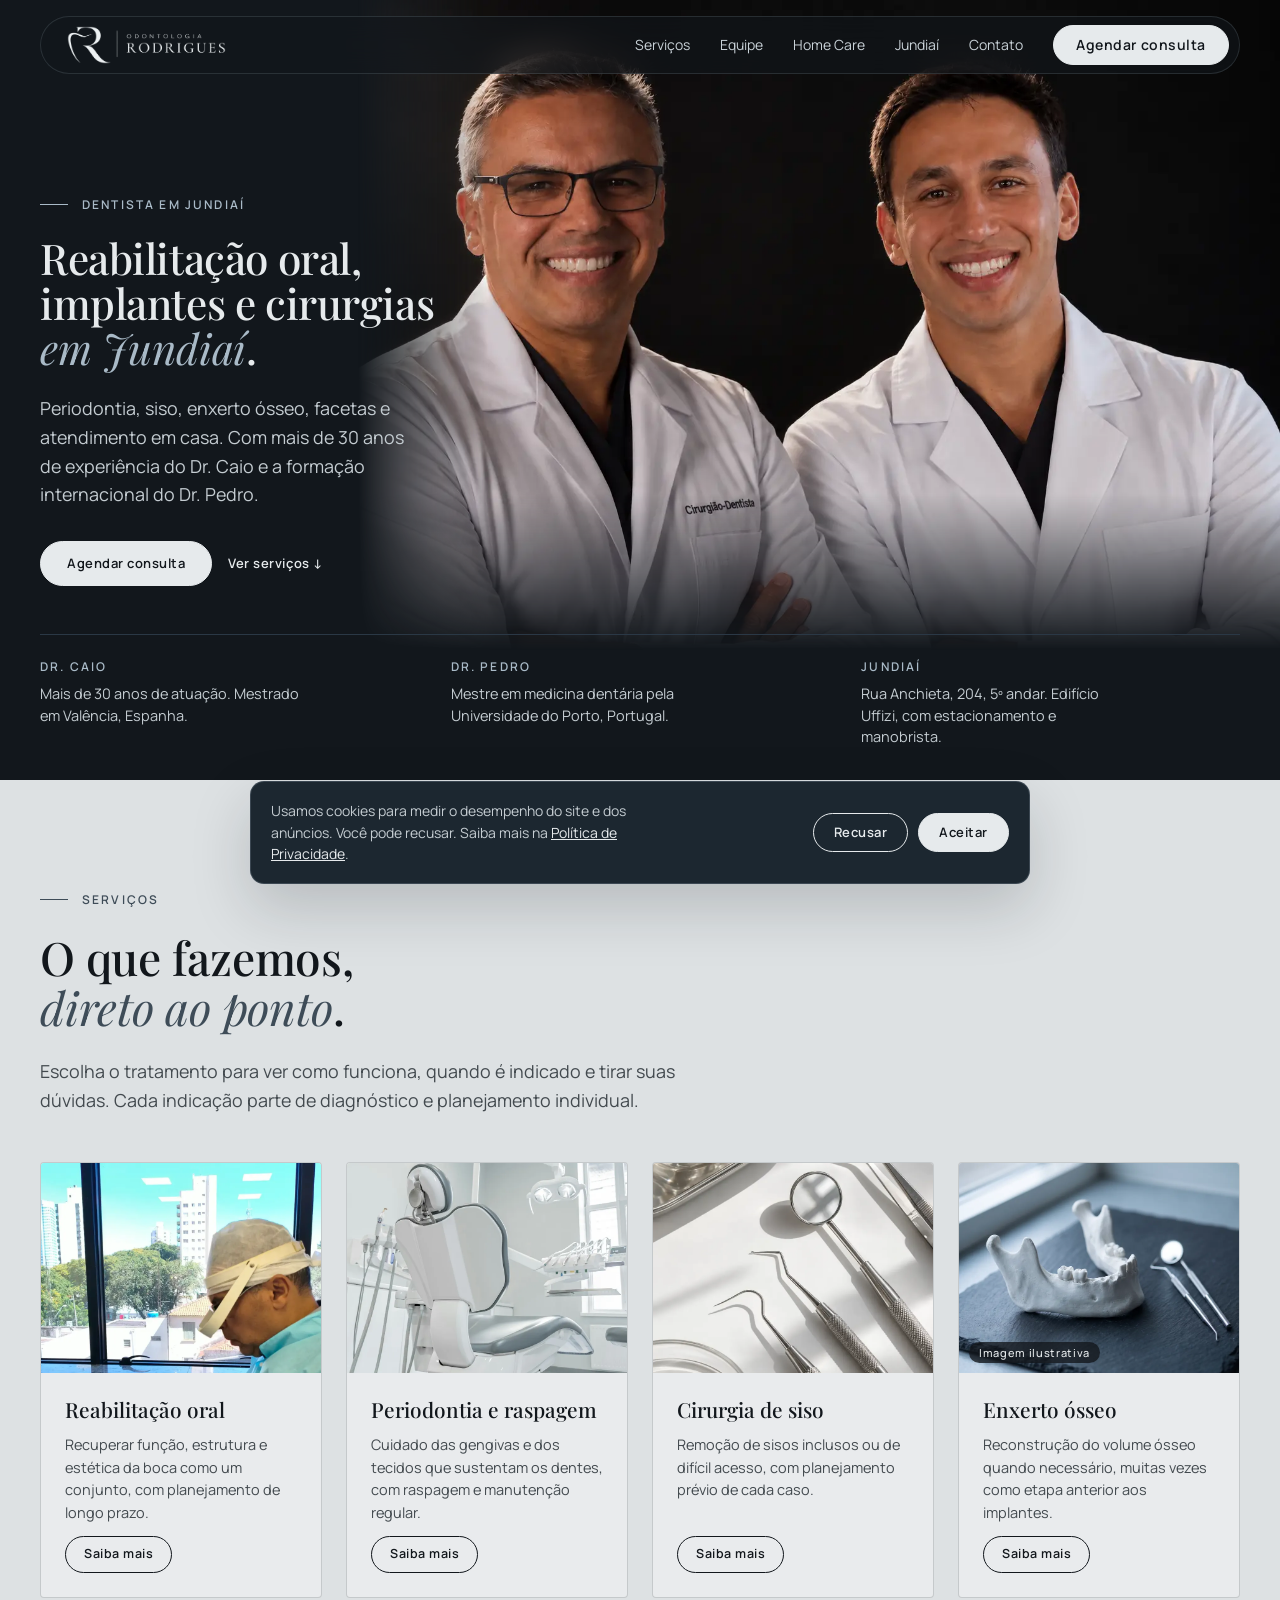
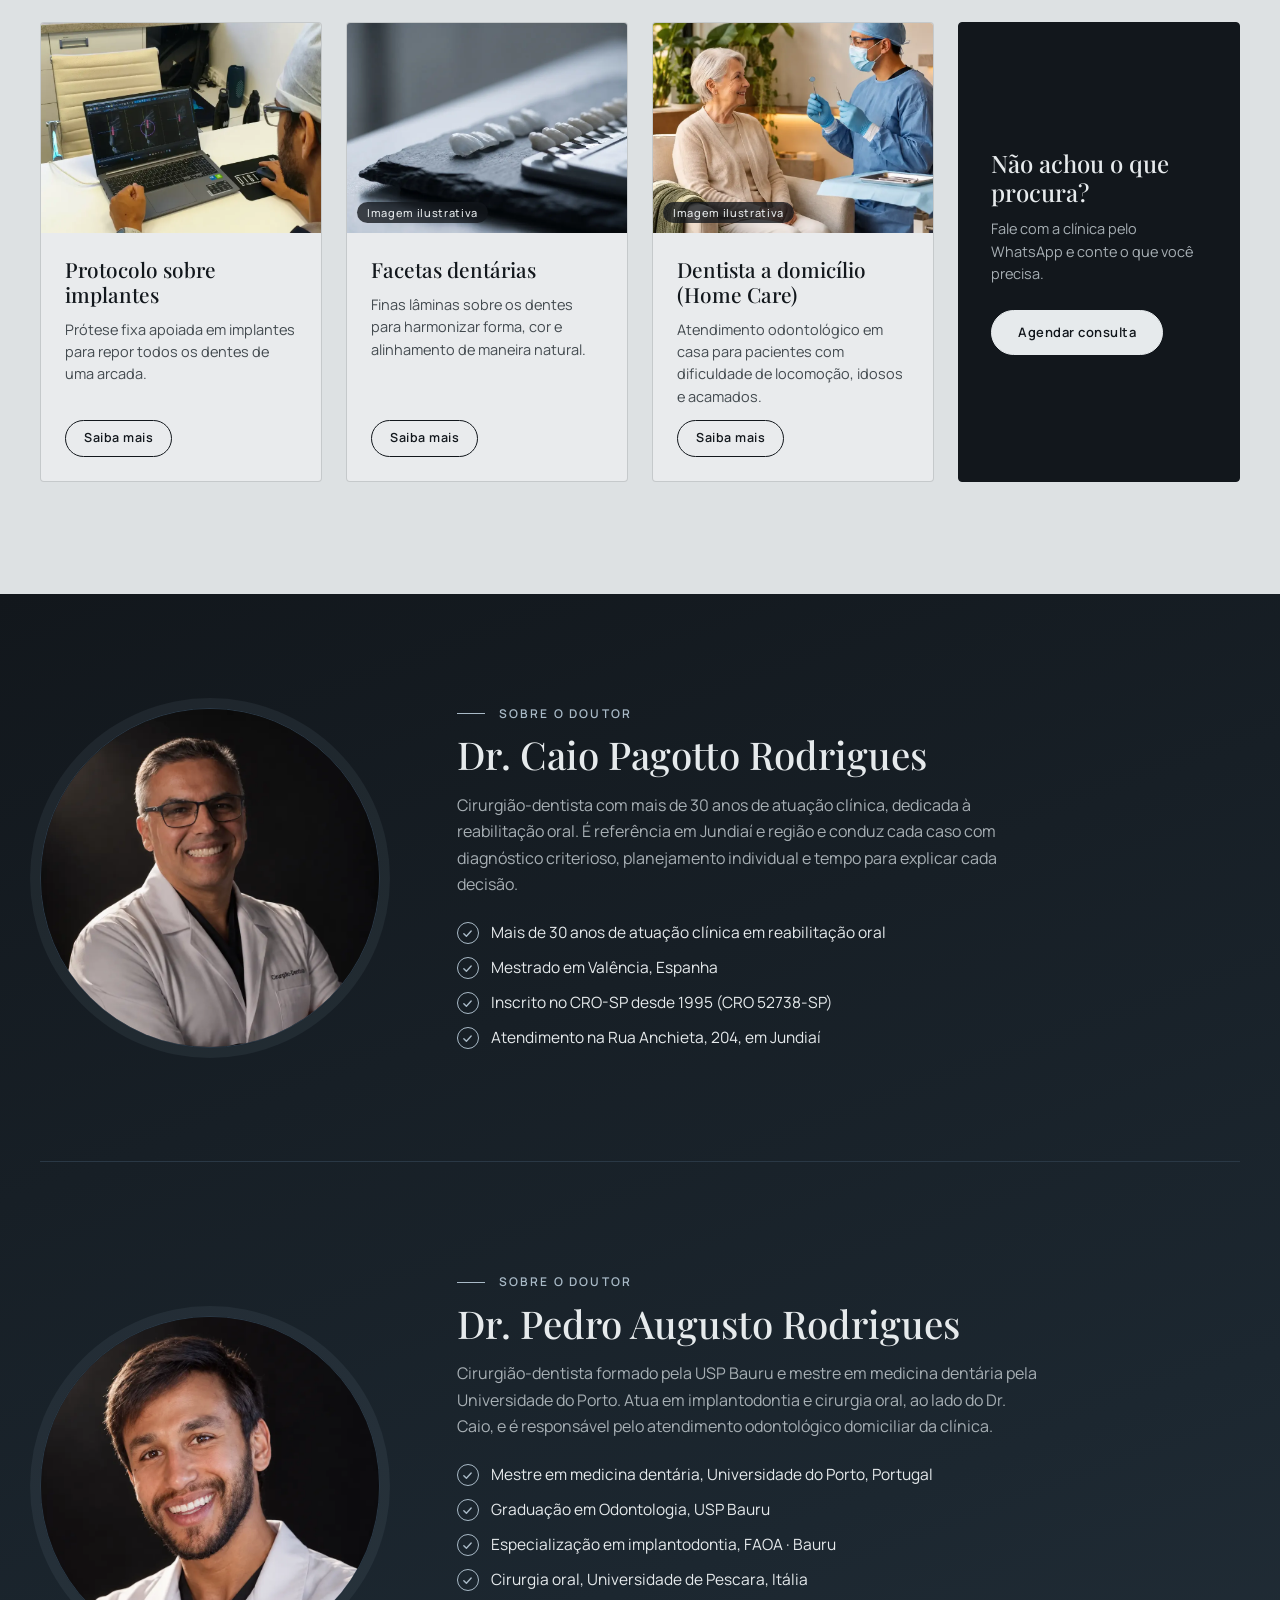
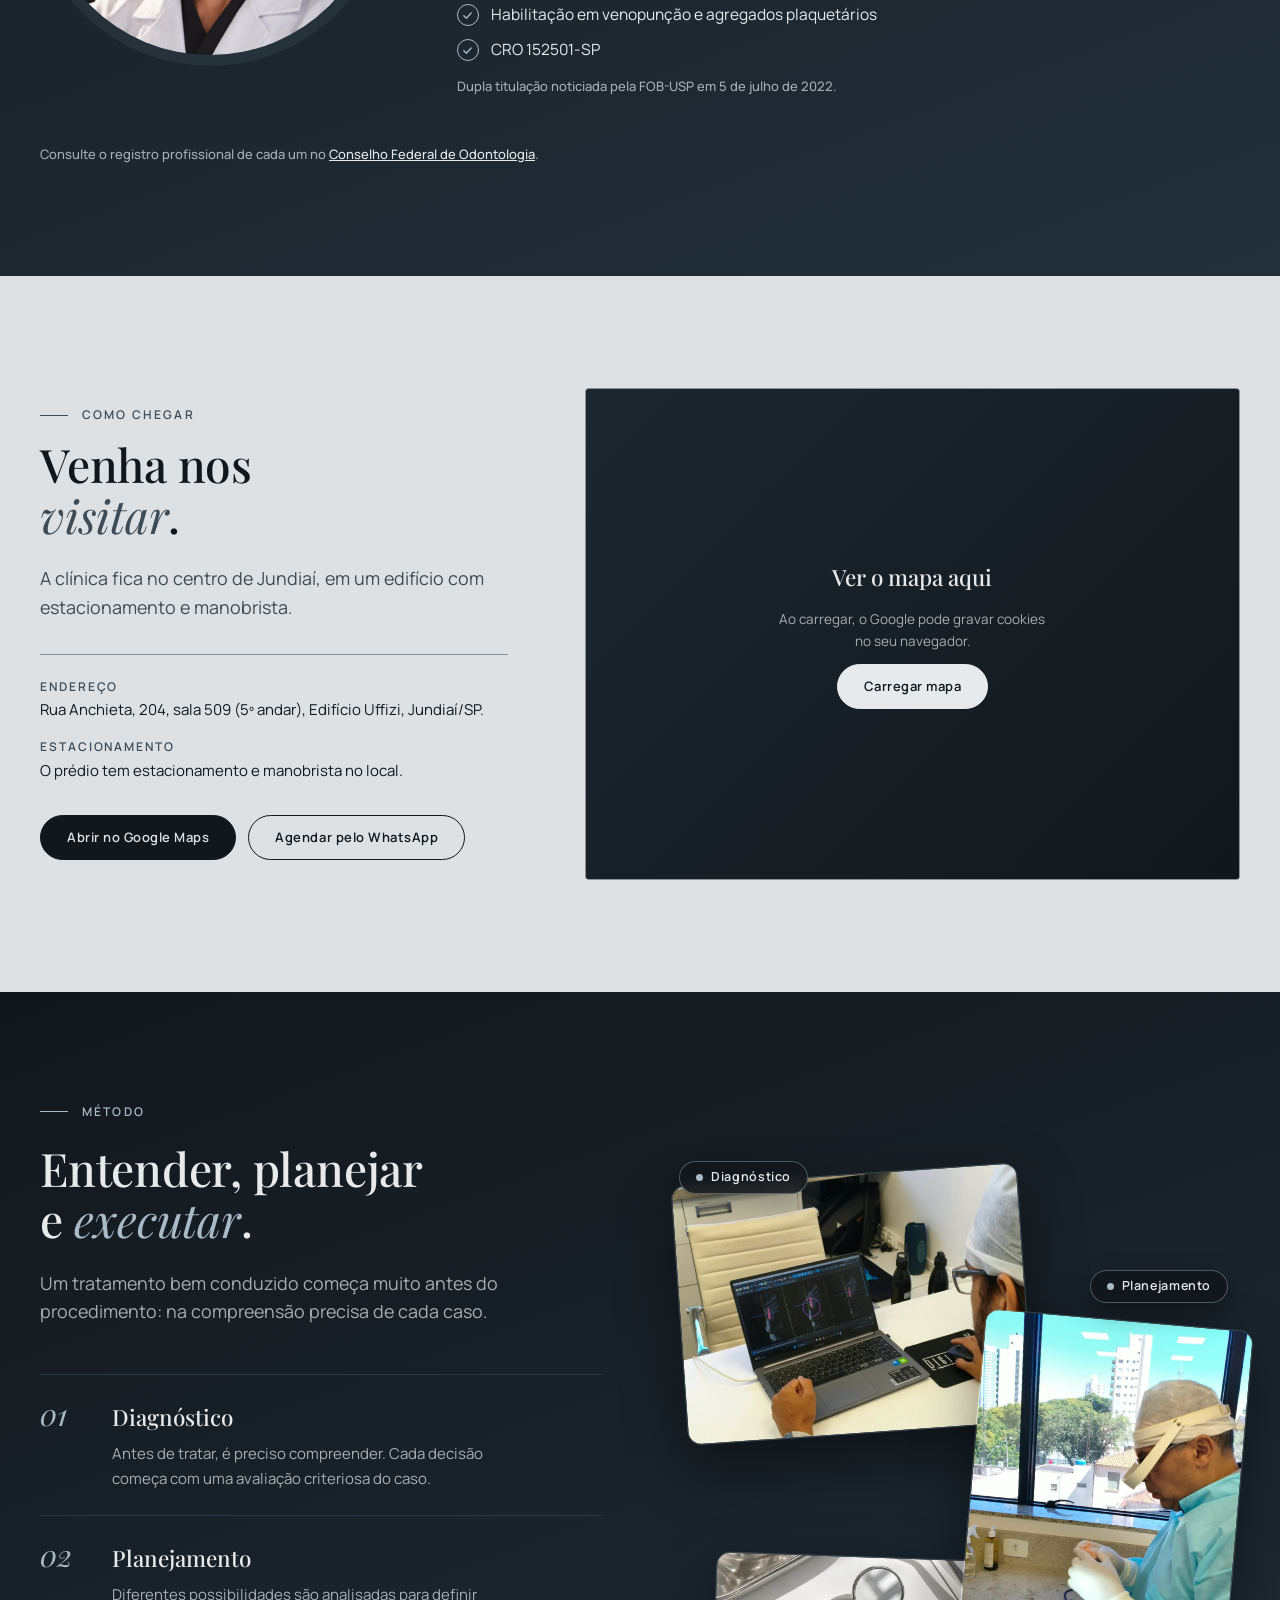
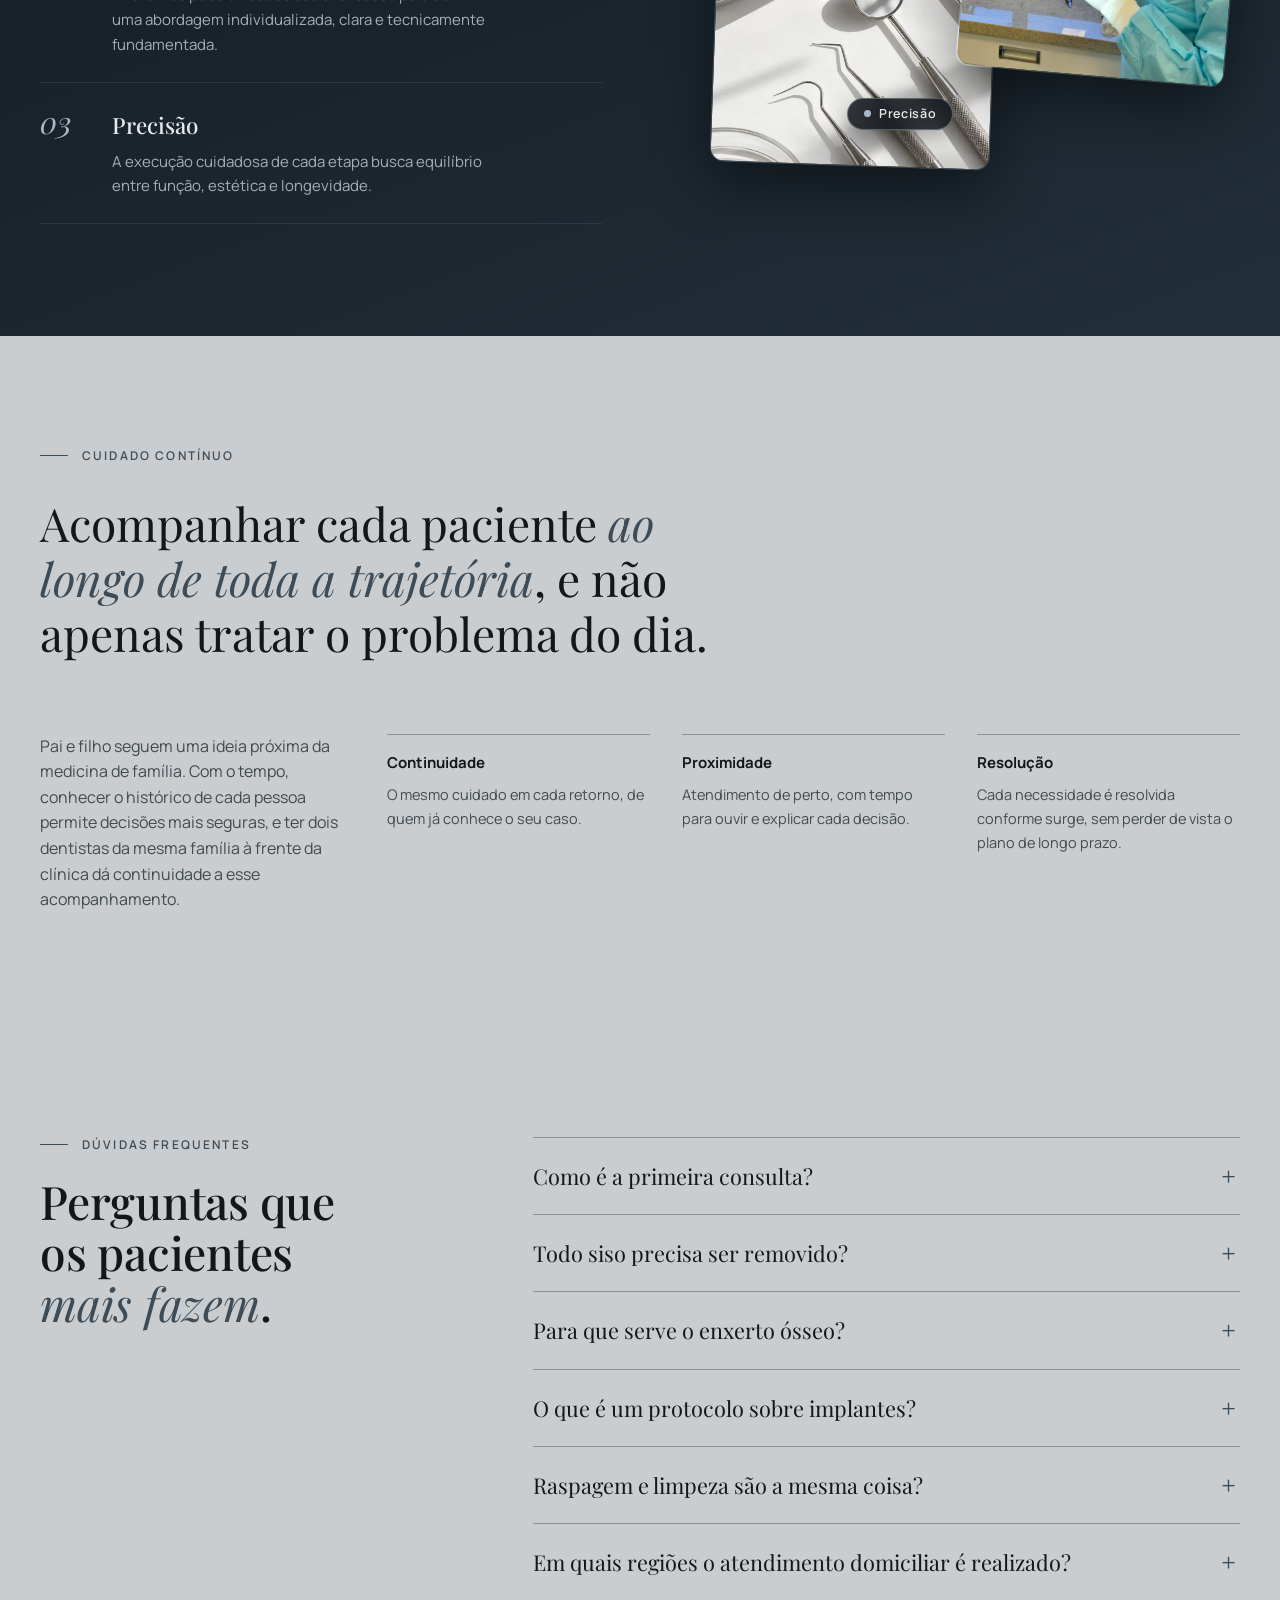
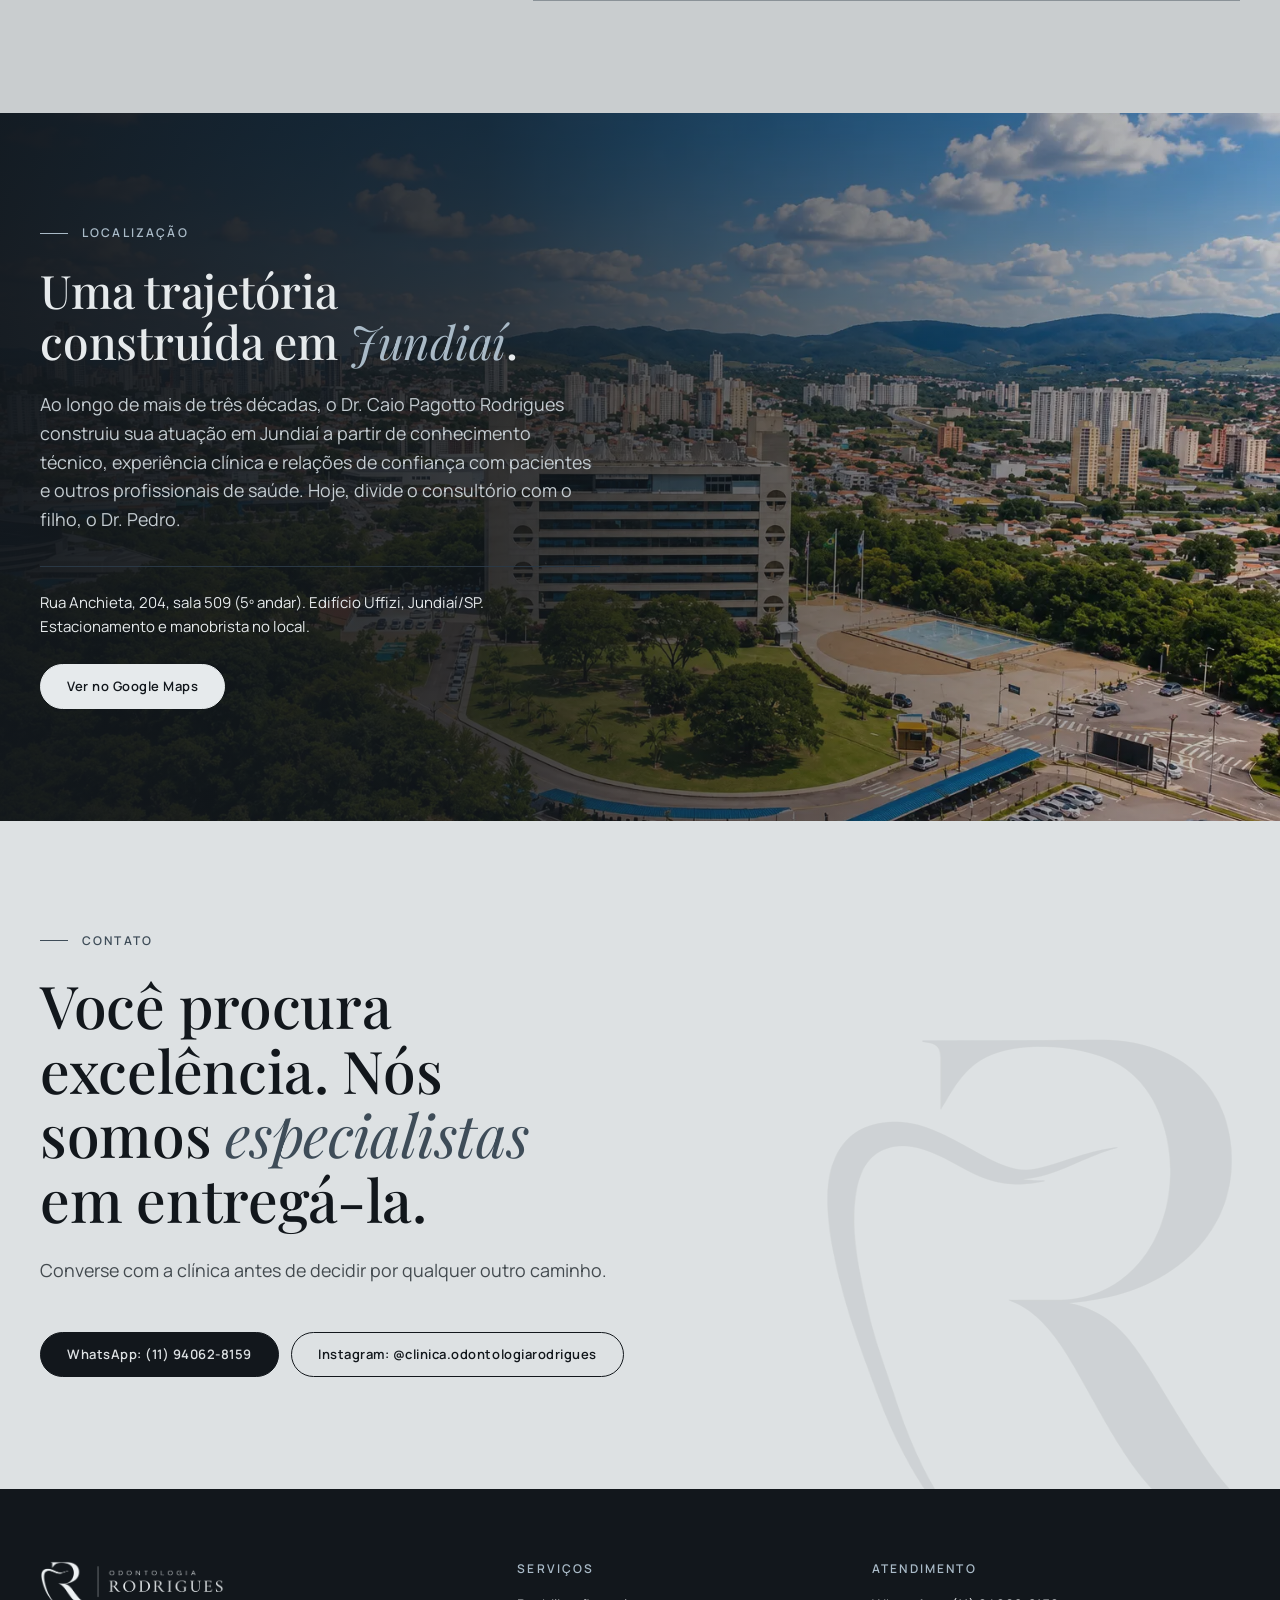
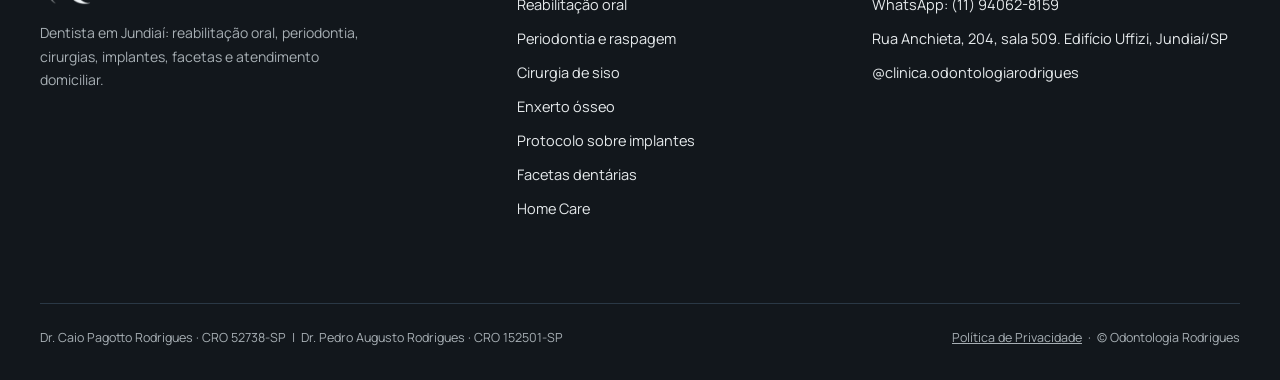
==== index.html @ ca290f0f "Remove Quem somos e CTA da equipe; adiciona mapa (carrega no clique) entre Sobre o doutor e Metodo C" ====
<!doctype html>
<html lang="pt-BR">
<head>
<meta charset="utf-8">
<meta name="viewport" content="width=device-width,initial-scale=1">
<title>Dentista em Jundiaí | Odontologia Rodrigues</title>
<meta name="description" content="Dentista em Jundiaí: reabilitação oral, periodontia, siso, enxerto ósseo, implantes, facetas e atendimento domiciliar, com o Dr. Caio e o Dr. Pedro.">
<link rel="canonical" href="https://odontologiarodrigues.com.br/">
<meta name="theme-color" content="#12171c">
<meta property="og:type" content="website">
<meta property="og:locale" content="pt_BR">
<meta property="og:site_name" content="Odontologia Rodrigues">
<meta property="og:title" content="Dentista em Jundiaí | Odontologia Rodrigues">
<meta property="og:description" content="Dentista em Jundiaí: reabilitação oral, periodontia, siso, enxerto ósseo, implantes, facetas e atendimento domiciliar, com o Dr. Caio e o Dr. Pedro.">
<meta property="og:url" content="https://odontologiarodrigues.com.br/">
<meta property="og:image" content="https://odontologiarodrigues.com.br/assets/img/og-image.jpg">
<meta property="og:image:width" content="1200">
<meta property="og:image:height" content="630">
<meta name="twitter:card" content="summary_large_image">
<link rel="icon" type="image/png" sizes="32x32" href="/favicon-32.png">
<link rel="apple-touch-icon" href="/apple-touch-icon.png">
<link rel="preload" as="font" type="font/woff2" href="/assets/fonts/playfair-display.woff2" crossorigin>
<link rel="preload" as="font" type="font/woff2" href="/assets/fonts/manrope.woff2" crossorigin>
<link rel="stylesheet" href="/assets/site.css">
<script type="application/ld+json">{"@context":"https://schema.org","@type":"Dentist","@id":"https://odontologiarodrigues.com.br/#clinica","name":"Odontologia Rodrigues","url":"https://odontologiarodrigues.com.br/","image":"https://odontologiarodrigues.com.br/assets/img/og-image.jpg","logo":"https://odontologiarodrigues.com.br/apple-touch-icon.png","telephone":"+5511940628159","address":{"@type":"PostalAddress","streetAddress":"Rua Anchieta, 204, sala 509","addressLocality":"Jundiaí","addressRegion":"SP","addressCountry":"BR"},"areaServed":{"@type":"City","name":"Jundiaí"},"sameAs":["https://instagram.com/clinica.odontologiarodrigues"],"employee":[{"@type":"Person","name":"Caio Pagotto Rodrigues","jobTitle":"Cirurgião-dentista"},{"@type":"Person","name":"Pedro Augusto Rodrigues","jobTitle":"Cirurgião-dentista"}]}</script>
<script type="application/ld+json">{"@context":"https://schema.org","@type":"FAQPage","mainEntity":[{"@type":"Question","name":"Como é a primeira consulta?","acceptedAnswer":{"@type":"Answer","text":"Inclui uma avaliação completa da boca, com o tempo necessário para entender o seu caso, ouvir suas dúvidas e explicar as possibilidades. A partir dela, o plano de tratamento é desenhado para você."}},{"@type":"Question","name":"Todo siso precisa ser removido?","acceptedAnswer":{"@type":"Answer","text":"Não. A indicação depende de exame clínico e de imagem, da posição do dente e de sintomas. Quando há risco de inflamação, dor ou dano aos dentes vizinhos, a remoção costuma ser indicada, e casos complexos são planejados com antecedência."}},{"@type":"Question","name":"Para que serve o enxerto ósseo?","acceptedAnswer":{"@type":"Answer","text":"Quando falta osso em uma região, o enxerto repõe esse volume. É uma etapa frequente antes da instalação de implantes, e a necessidade é definida caso a caso."}},{"@type":"Question","name":"O que é um protocolo sobre implantes?","acceptedAnswer":{"@type":"Answer","text":"É uma prótese fixa de arcada completa, apoiada em implantes, que substitui todos os dentes de uma arcada. A indicação depende da avaliação de cada paciente."}},{"@type":"Question","name":"Raspagem e limpeza são a mesma coisa?","acceptedAnswer":{"@type":"Answer","text":"Não. A limpeza trata a superfície dos dentes. A raspagem periodontal alcança a região abaixo da gengiva, onde se acumulam tártaro e bactérias associados à doença periodontal."}},{"@type":"Question","name":"Em quais regiões o atendimento domiciliar é realizado?","acceptedAnswer":{"@type":"Answer","text":"Em Jundiaí e região. Para saber se um endereço é atendido e como solicitar, basta falar com a clínica pelo WhatsApp."}}]}</script>
<script type="application/ld+json">{"@context":"https://schema.org","@type":"ItemList","name":"Serviços da Odontologia Rodrigues","itemListElement":[{"@type":"ListItem","position":1,"name":"Reabilitação oral","url":"https://odontologiarodrigues.com.br/reabilitacao-oral-jundiai/"},{"@type":"ListItem","position":2,"name":"Periodontia e raspagem","url":"https://odontologiarodrigues.com.br/periodontia-jundiai/"},{"@type":"ListItem","position":3,"name":"Cirurgia de siso","url":"https://odontologiarodrigues.com.br/cirurgia-de-siso-jundiai/"},{"@type":"ListItem","position":4,"name":"Enxerto ósseo","url":"https://odontologiarodrigues.com.br/enxerto-osseo-jundiai/"},{"@type":"ListItem","position":5,"name":"Protocolo sobre implantes","url":"https://odontologiarodrigues.com.br/protocolo-sobre-implantes-jundiai/"},{"@type":"ListItem","position":6,"name":"Facetas dentárias","url":"https://odontologiarodrigues.com.br/facetas-dentarias-jundiai/"},{"@type":"ListItem","position":7,"name":"Dentista a domicílio (Home Care)","url":"https://odontologiarodrigues.com.br/dentista-domiciliar-jundiai/"}]}</script>
<script>
  /* IDs do Google. Enquanto vazio, nenhuma tag carrega e o aviso de cookies nao aparece. */
  window.RODRIGUES_TRACKING = { gtmId: "", gtagId: "G-LYC09SLQG9", adsId: "AW-18565728558", whatsappConversionLabel: "AabSCI_A1LYdEK6S6pRF" };
</script>
</head>
<body>
<header id="site-header">
  <div class="wrap">
    <div class="bar">
      <a class="brand" href="#hero"><img src="/assets/img/logo-horizontal-claro.png" width="1648" height="395" alt="Odontologia Rodrigues"></a>
      <button id="menu-toggle" aria-label="Abrir menu" aria-expanded="false"><span></span></button>
      <nav class="primary" id="primary-nav">
        <a href="#servicos">Serviços</a>
        <a href="#doutores">Equipe</a>
        <a href="/dentista-domiciliar-jundiai/">Home Care</a>
        <a href="#jundiai">Jundiaí</a>
        <a href="#contato">Contato</a>
        <a class="btn" href="https://wa.me/5511940628159" target="_blank" rel="noopener">Agendar consulta</a>
      </nav>
    </div>
  </div>
</header>

<main>

  <section id="hero" data-theme="dark">
    <div class="wrap">
      <div class="hero-stage">
        <figure class="hero-photo"><img src="/assets/img/hero-dupla-1600.webp" srcset="/assets/img/hero-dupla-900.webp 900w, /assets/img/hero-dupla-1600.webp 1536w" sizes="(max-width:900px) 100vw, 72vw" width="1536" height="1024" fetchpriority="high" decoding="async" alt="Dr. Caio Pagotto Rodrigues e Dr. Pedro Augusto Rodrigues, cirurgiões-dentistas em Jundiaí"></figure>
        <div class="hero-copy">
          <span class="eyebrow">Dentista em Jundiaí</span>
          <h1 class="d-xl">Reabilitação oral, implantes e cirurgias <em>em Jundiaí</em>.</h1>
          <p class="lede">Periodontia, siso, enxerto ósseo, facetas e atendimento em casa. Com mais de 30 anos de experiência do Dr. Caio e a formação internacional do Dr. Pedro.</p>
          <div class="hero-actions">
            <a class="btn" href="https://wa.me/5511940628159" target="_blank" rel="noopener">Agendar consulta</a>
            <a class="link" href="#servicos">Ver serviços &darr;</a>
          </div>
        </div>
        <div class="hero-creds">
          <div><span class="eyebrow">Dr. Caio</span><p>Mais de 30 anos de atuação. Mestrado em Valência, Espanha.</p></div>
          <div><span class="eyebrow">Dr. Pedro</span><p>Mestre em medicina dentária pela Universidade do Porto, Portugal.</p></div>
          <div><span class="eyebrow">Jundiaí</span><p>Rua Anchieta, 204, 5º andar. Edifício Uffizi, com estacionamento e manobrista.</p></div>
        </div>
      </div>
    </div>
  </section>

  <section id="servicos" data-theme="light">
    <div class="wrap">
      <div class="sec-head" style="max-width:none;">
        <span class="eyebrow">Serviços</span>
        <h2 class="d-lg">O que fazemos, <em>direto ao ponto</em>.</h2>
        <p class="lede">Escolha o tratamento para ver como funciona, quando é indicado e tirar suas dúvidas. Cada indicação parte de diagnóstico e planejamento individual.</p>
      </div>
      <div class="tiles">
        <a class="tile" href="/reabilitacao-oral-jundiai/"><figure><img src="/assets/img/card-reabilitacao.webp" width="900" height="675" loading="lazy" decoding="async" alt="Dentista em atendimento no consultório, de perfil, diante da janela"></figure><div class="tile-body"><h3>Reabilitação oral</h3><p>Recuperar função, estrutura e estética da boca como um conjunto, com planejamento de longo prazo.</p><span class="more">Saiba mais</span></div></a>
        <a class="tile" href="/periodontia-jundiai/"><figure><img src="/assets/img/card-periodontia.webp" width="900" height="675" loading="lazy" decoding="async" alt="Cadeira odontológica em ambiente clínico claro"></figure><div class="tile-body"><h3>Periodontia e raspagem</h3><p>Cuidado das gengivas e dos tecidos que sustentam os dentes, com raspagem e manutenção regular.</p><span class="more">Saiba mais</span></div></a>
        <a class="tile" href="/cirurgia-de-siso-jundiai/"><figure><img src="/assets/img/card-siso.webp" width="900" height="675" loading="lazy" decoding="async" alt="Instrumentos odontológicos de aço organizados sobre bancada branca"></figure><div class="tile-body"><h3>Cirurgia de siso</h3><p>Remoção de sisos inclusos ou de difícil acesso, com planejamento prévio de cada caso.</p><span class="more">Saiba mais</span></div></a>
        <a class="tile" href="/enxerto-osseo-jundiai/"><figure><img src="/assets/img/card-enxerto.webp" width="900" height="675" loading="lazy" decoding="async" alt="Modelo anatômico de mandíbula e instrumentos odontológicos sobre ardósia"><span class="tag">Imagem ilustrativa</span></figure><div class="tile-body"><h3>Enxerto ósseo</h3><p>Reconstrução do volume ósseo quando necessário, muitas vezes como etapa anterior aos implantes.</p><span class="more">Saiba mais</span></div></a>
        <a class="tile" href="/protocolo-sobre-implantes-jundiai/"><figure><img src="/assets/img/card-protocolo.webp" width="900" height="675" loading="lazy" decoding="async" alt="Planejamento de implante em exame de tomografia no computador do consultório"></figure><div class="tile-body"><h3>Protocolo sobre implantes</h3><p>Prótese fixa apoiada em implantes para repor todos os dentes de uma arcada.</p><span class="more">Saiba mais</span></div></a>
        <a class="tile" href="/facetas-dentarias-jundiai/"><figure><img src="/assets/img/card-facetas.webp" width="900" height="675" loading="lazy" decoding="async" alt="Peças de cerâmica para facetas dentárias ao lado de uma escala de cor"><span class="tag">Imagem ilustrativa</span></figure><div class="tile-body"><h3>Facetas dentárias</h3><p>Finas lâminas sobre os dentes para harmonizar forma, cor e alinhamento de maneira natural.</p><span class="more">Saiba mais</span></div></a>
        <a class="tile" href="/dentista-domiciliar-jundiai/"><figure><img src="/assets/img/card-homecare.webp" width="900" height="675" loading="lazy" decoding="async" alt="Ilustração de atendimento odontológico domiciliar a uma paciente idosa"><span class="tag">Imagem ilustrativa</span></figure><div class="tile-body"><h3>Dentista a domicílio (Home Care)</h3><p>Atendimento odontológico em casa para pacientes com dificuldade de locomoção, idosos e acamados.</p><span class="more">Saiba mais</span></div></a>
        <div class="tile cta" data-theme="dark"><div class="tile-body"><h3>Não achou o que procura?</h3><p>Fale com a clínica pelo WhatsApp e conte o que você precisa.</p><a class="btn" href="https://wa.me/5511940628159" target="_blank" rel="noopener">Agendar consulta</a></div></div>
      </div>
    </div>
  </section>

  <section id="doutores" class="grad" data-theme="dark">
    <div class="wrap">
      <article class="doc">
        <figure class="doc-photo"><img src="/assets/img/caio-900.webp" width="900" height="900" loading="lazy" decoding="async" alt="Retrato do Dr. Caio Pagotto Rodrigues"></figure>
        <div>
          <span class="eyebrow">Sobre o doutor</span>
          <h3>Dr. Caio Pagotto Rodrigues</h3>
          <p class="bio">Cirurgião-dentista com mais de 30 anos de atuação clínica, dedicada à reabilitação oral. É referência em Jundiaí e região e conduz cada caso com diagnóstico criterioso, planejamento individual e tempo para explicar cada decisão.</p>
          <ul class="ticks">
            <li>Mais de 30 anos de atuação clínica em reabilitação oral</li>
            <li>Mestrado em Valência, Espanha</li>
            <li>Inscrito no CRO-SP desde 1995 (CRO 52738-SP)</li>
            <li>Atendimento na Rua Anchieta, 204, em Jundiaí</li>
          </ul>
        </div>
      </article>
      <article class="doc">
        <figure class="doc-photo"><img src="/assets/img/pedro-900.webp" width="900" height="1350" loading="lazy" decoding="async" alt="Retrato do Dr. Pedro Augusto Rodrigues"></figure>
        <div>
          <span class="eyebrow">Sobre o doutor</span>
          <h3>Dr. Pedro Augusto Rodrigues</h3>
          <p class="bio">Cirurgião-dentista formado pela USP Bauru e mestre em medicina dentária pela Universidade do Porto. Atua em implantodontia e cirurgia oral, ao lado do Dr. Caio, e é responsável pelo atendimento odontológico domiciliar da clínica.</p>
          <ul class="ticks">
            <li>Mestre em medicina dentária, Universidade do Porto, Portugal</li>
            <li>Graduação em Odontologia, USP Bauru</li>
            <li>Especialização em implantodontia, FAOA · Bauru</li>
            <li>Cirurgia oral, Universidade de Pescara, Itália</li>
            <li>Habilitação em venopunção e agregados plaquetários</li>
            <li>CRO 152501-SP</li>
          </ul>
          <p class="caption">Dupla titulação noticiada pela FOB-USP em 5 de julho de 2022.</p>
        </div>
      </article>
      <p class="caption registry-note">Consulte o registro profissional de cada um no <a href="https://busca-profissionais.cfo.org.br/" target="_blank" rel="noopener">Conselho Federal de Odontologia</a>.</p>
    </div>
  </section>

  <section id="mapa" data-theme="light">
    <div class="wrap map-grid">
      <div>
        <span class="eyebrow">Como chegar</span>
        <h2 class="d-lg">Venha nos <em>visitar</em>.</h2>
        <p class="lede">A clínica fica no centro de Jundiaí, em um edifício com estacionamento e manobrista.</p>
        <div class="map-info">
          <div><strong>Endereço</strong>Rua Anchieta, 204, sala 509 (5º andar), Edifício Uffizi, Jundiaí/SP.</div>
          <div><strong>Estacionamento</strong>O prédio tem estacionamento e manobrista no local.</div>
        </div>
        <div class="map-actions">
          <a class="btn" href="https://www.google.com/maps/search/?api=1&query=Rua+Anchieta+204+Edif%C3%ADcio+Uffizi+Jundia%C3%AD+SP" target="_blank" rel="noopener">Abrir no Google Maps</a>
          <a class="btn ghost" href="https://wa.me/5511940628159?text=Ol%C3%A1%2C%20gostaria%20de%20agendar%20uma%20avalia%C3%A7%C3%A3o." target="_blank" rel="noopener">Agendar pelo WhatsApp</a>
        </div>
      </div>
      <div class="map-box" data-src="https://www.google.com/maps?q=Rua+Anchieta+204+Jundia%C3%AD+SP&amp;output=embed" data-title="Mapa da Odontologia Rodrigues, Rua Anchieta, 204, Jundiaí">
        <button type="button" class="map-load" data-theme="dark"><strong>Ver o mapa aqui</strong><span>Ao carregar, o Google pode gravar cookies no seu navegador.</span><span class="btn">Carregar mapa</span></button>
      </div>
    </div>
  </section>

  <section id="metodo" class="grad" data-theme="dark">
    <div class="wrap met-grid">
      <div>
        <span class="eyebrow">Método</span>
        <h2 class="d-lg">Entender, planejar e <em>executar</em>.</h2>
        <p class="lede">Um tratamento bem conduzido começa muito antes do procedimento: na compreensão precisa de cada caso.</p>
        <ol class="met-steps">
          <li><span class="n">01</span><div><h3>Diagnóstico</h3><p>Antes de tratar, é preciso compreender. Cada decisão começa com uma avaliação criteriosa do caso.</p></div></li>
          <li><span class="n">02</span><div><h3>Planejamento</h3><p>Diferentes possibilidades são analisadas para definir uma abordagem individualizada, clara e tecnicamente fundamentada.</p></div></li>
          <li><span class="n">03</span><div><h3>Precisão</h3><p>A execução cuidadosa de cada etapa busca equilíbrio entre função, estética e longevidade.</p></div></li>
        </ol>
      </div>
      <div class="mosaic" aria-label="Imagens do consultório">
        <figure class="m1"><img src="/assets/img/planejamento-1000.webp" width="1000" height="750" loading="lazy" decoding="async" alt="Planejamento de implante em exame de tomografia no computador do consultório"></figure>
        <figure class="m2"><img src="/assets/img/laboratorio-900.webp" width="900" height="1200" loading="lazy" decoding="async" alt="Dentista em atendimento no consultório, de perfil, diante da janela"></figure>
        <figure class="m3"><img src="/assets/img/card-siso.webp" width="900" height="675" loading="lazy" decoding="async" alt="Instrumentos odontológicos de aço organizados sobre bancada branca"></figure>
        <span class="pill p1">Diagnóstico</span>
        <span class="pill p2">Planejamento</span>
        <span class="pill p3">Precisão</span>
      </div>
    </div>
  </section>

  <section id="cuidado" class="sunk" data-theme="light">
    <div class="wrap">
      <span class="eyebrow">Cuidado contínuo</span>
      <p class="manifesto">Acompanhar cada paciente <em>ao longo de toda a trajetória</em>, e não apenas tratar o problema do dia.</p>
      <div class="cuidado-cols">
        <p class="lede">Pai e filho seguem uma ideia próxima da medicina de família. Com o tempo, conhecer o histórico de cada pessoa permite decisões mais seguras, e ter dois dentistas da mesma família à frente da clínica dá continuidade a esse acompanhamento.</p>
        <div><h3>Continuidade</h3><p>O mesmo cuidado em cada retorno, de quem já conhece o seu caso.</p></div>
        <div><h3>Proximidade</h3><p>Atendimento de perto, com tempo para ouvir e explicar cada decisão.</p></div>
        <div><h3>Resolução</h3><p>Cada necessidade é resolvida conforme surge, sem perder de vista o plano de longo prazo.</p></div>
      </div>
    </div>
  </section>

  <section id="duvidas" class="sunk" data-theme="light">
    <div class="wrap faq-grid">
      <div>
        <span class="eyebrow">Dúvidas frequentes</span>
        <h2 class="d-lg">Perguntas que os pacientes <em>mais fazem</em>.</h2>
      </div>
      <div class="faq">
        <details><summary>Como é a primeira consulta?</summary><p>Inclui uma avaliação completa da boca, com o tempo necessário para entender o seu caso, ouvir suas dúvidas e explicar as possibilidades. A partir dela, o plano de tratamento é desenhado para você.</p></details>
        <details><summary>Todo siso precisa ser removido?</summary><p>Não. A indicação depende de exame clínico e de imagem, da posição do dente e de sintomas. Quando há risco de inflamação, dor ou dano aos dentes vizinhos, a remoção costuma ser indicada, e casos complexos são planejados com antecedência.</p></details>
        <details><summary>Para que serve o enxerto ósseo?</summary><p>Quando falta osso em uma região, o enxerto repõe esse volume. É uma etapa frequente antes da instalação de implantes, e a necessidade é definida caso a caso.</p></details>
        <details><summary>O que é um protocolo sobre implantes?</summary><p>É uma prótese fixa de arcada completa, apoiada em implantes, que substitui todos os dentes de uma arcada. A indicação depende da avaliação de cada paciente.</p></details>
        <details><summary>Raspagem e limpeza são a mesma coisa?</summary><p>Não. A limpeza trata a superfície dos dentes. A raspagem periodontal alcança a região abaixo da gengiva, onde se acumulam tártaro e bactérias associados à doença periodontal.</p></details>
        <details><summary>Em quais regiões o atendimento domiciliar é realizado?</summary><p>Em Jundiaí e região. Para saber se um endereço é atendido e como solicitar, basta falar com a clínica pelo WhatsApp.</p></details>
      </div>
    </div>
  </section>

  <section id="jundiai" data-theme="dark">
    <div class="jd-stage">
      <img src="/assets/img/jundiai-1800.webp" srcset="/assets/img/jundiai-1000.webp 1000w, /assets/img/jundiai-1800.webp 1536w" sizes="100vw" width="1536" height="1024" loading="lazy" decoding="async" alt="Vista aérea de Jundiaí, SP">
      <div class="wrap">
        <div class="jd-copy">
          <span class="eyebrow">Localização</span>
          <h2 class="d-lg">Uma trajetória construída em <em>Jundiaí</em>.</h2>
          <p class="lede">Ao longo de mais de três décadas, o Dr. Caio Pagotto Rodrigues construiu sua atuação em Jundiaí a partir de conhecimento técnico, experiência clínica e relações de confiança com pacientes e outros profissionais de saúde. Hoje, divide o consultório com o filho, o Dr. Pedro.</p>
          <p class="jd-addr">Rua Anchieta, 204, sala 509 (5º andar). Edifício Uffizi, Jundiaí/SP. Estacionamento e manobrista no local.</p>
          <a class="btn" href="https://www.google.com/maps/search/?api=1&query=Rua+Anchieta+204+Edif%C3%ADcio+Uffizi+Jundia%C3%AD+SP" target="_blank" rel="noopener">Ver no Google Maps</a>
        </div>
      </div>
    </div>
  </section>

  <section id="contato" data-theme="light">
    <img class="mono" src="/assets/img/monograma.png" width="600" height="517" loading="lazy" decoding="async" alt="" aria-hidden="true">
    <div class="wrap">
      <span class="eyebrow">Contato</span>
      <h2 class="d-lg">Você procura excelência. Nós somos <em>especialistas</em> em entregá-la.</h2>
      <p class="lede" style="margin-top:var(--space-5);">Converse com a clínica antes de decidir por qualquer outro caminho.</p>
      <div class="contact-actions">
        <a class="btn" href="https://wa.me/5511940628159" target="_blank" rel="noopener">WhatsApp: (11) 94062-8159</a>
        <a class="btn ghost" href="https://instagram.com/clinica.odontologiarodrigues" target="_blank" rel="noopener">Instagram: @clinica.odontologiarodrigues</a>
      </div>
    </div>
  </section>

</main>

<footer data-theme="dark">
  <div class="wrap">
    <div class="foot">
      <div>
        <img class="logo" src="/assets/img/logo-horizontal-claro.png" width="1648" height="395" alt="Odontologia Rodrigues">
        <p>Dentista em Jundiaí: reabilitação oral, periodontia, cirurgias, implantes, facetas e atendimento domiciliar.</p>
      </div>
      <div>
        <h4>Serviços</h4>
        <ul>
          <li><a href="/reabilitacao-oral-jundiai/">Reabilitação oral</a></li>
          <li><a href="/periodontia-jundiai/">Periodontia e raspagem</a></li>
          <li><a href="/cirurgia-de-siso-jundiai/">Cirurgia de siso</a></li>
          <li><a href="/enxerto-osseo-jundiai/">Enxerto ósseo</a></li>
          <li><a href="/protocolo-sobre-implantes-jundiai/">Protocolo sobre implantes</a></li>
          <li><a href="/facetas-dentarias-jundiai/">Facetas dentárias</a></li>
          <li><a href="/dentista-domiciliar-jundiai/">Home Care</a></li>
        </ul>
      </div>
      <div>
        <h4>Atendimento</h4>
        <ul>
          <li><a href="https://wa.me/5511940628159" target="_blank" rel="noopener">WhatsApp: (11) 94062-8159</a></li>
          <li><a href="https://www.google.com/maps/search/?api=1&query=Rua+Anchieta+204+Edif%C3%ADcio+Uffizi+Jundia%C3%AD+SP" target="_blank" rel="noopener">Rua Anchieta, 204, sala 509. Edifício Uffizi, Jundiaí/SP</a></li>
          <li><a href="https://instagram.com/clinica.odontologiarodrigues" target="_blank" rel="noopener">@clinica.odontologiarodrigues</a></li>
        </ul>
      </div>
    </div>
    <div class="legal">
      <span>Dr. Caio Pagotto Rodrigues · CRO 52738-SP &nbsp;|&nbsp; Dr. Pedro Augusto Rodrigues · CRO 152501-SP</span>
      <span><a href="/politica-de-privacidade/">Política de Privacidade</a> &nbsp;·&nbsp; © Odontologia Rodrigues</span>
    </div>
  </div>
</footer>

<a class="wa-float" href="https://wa.me/5511940628159" target="_blank" rel="noopener" aria-label="Agendar pelo WhatsApp"><svg viewBox="0 0 24 24" fill="currentColor" aria-hidden="true"><path d="M12.04 2a9.9 9.9 0 0 0-8.5 14.9L2 22l5.25-1.38A9.9 9.9 0 1 0 12.04 2Zm0 1.8a8.1 8.1 0 1 1-4.24 15l-.3-.18-3.1.82.83-3.02-.2-.31A8.1 8.1 0 0 1 12.04 3.8Zm-3.2 3.9c-.2 0-.52.07-.8.37-.27.3-1.04 1.02-1.04 2.5s1.07 2.9 1.22 3.1c.15.2 2.1 3.2 5.1 4.5 2.5 1.07 3 .86 3.55.8.55-.05 1.76-.72 2-1.42.25-.7.25-1.3.17-1.42-.07-.12-.27-.2-.57-.35-.3-.15-1.76-.87-2.03-.97-.27-.1-.47-.15-.67.15-.2.3-.77.97-.94 1.17-.17.2-.35.22-.65.07-.3-.15-1.26-.46-2.4-1.48-.88-.79-1.48-1.76-1.65-2.06-.17-.3-.02-.46.13-.6.13-.14.3-.35.45-.52.15-.18.2-.3.3-.5.1-.2.05-.37-.02-.52-.08-.15-.67-1.62-.92-2.2-.24-.58-.49-.5-.67-.51h-.57Z"/></svg><span>Agendar pelo WhatsApp</span></a>
<div id="cookie-banner" class="cookie" data-theme="dark" role="dialog" aria-label="Aviso de cookies" hidden>
  <p>Usamos cookies para medir o desempenho do site e dos anúncios. Você pode recusar. Saiba mais na <a href="/politica-de-privacidade/">Política de Privacidade</a>.</p>
  <div class="cookie-actions">
    <button type="button" class="btn ghost" data-cookie="recusar">Recusar</button>
    <button type="button" class="btn" data-cookie="aceitar">Aceitar</button>
  </div>
</div>
<script src="/assets/site.js" defer></script>
</body>
</html>
---- assets/site.css ----
@font-face{font-family:"Playfair Display";src:url("fonts/playfair-display.woff2") format("woff2");font-weight:400 900;font-style:normal;font-display:swap}
@font-face{font-family:"Playfair Display";src:url("fonts/playfair-display-italic.woff2") format("woff2");font-weight:400 900;font-style:italic;font-display:swap}
@font-face{font-family:"Manrope";src:url("fonts/manrope.woff2") format("woff2");font-weight:200 800;font-style:normal;font-display:swap}

  /* Tokens do design system "Odontologia Rodrigues" (designs/odontologia-rodrigues/project/tokens.css) */
  :root, [data-theme="light"] {
    --ink:#12171c; --slate:#1c2730; --slate-soft:#2a3845; --mist:#c9cdcf; --ice:#dde1e3; --fog:#eef1f2; --frost:#a9bac7;
    --surface:var(--ice); --surface-raised:var(--fog); --surface-sunk:var(--mist);
    --text:var(--ink); --text-muted:#434a4f; --line:#8a9298; --accent:#3e4c58;
    --btn-bg:var(--ink); --btn-text:var(--ice); --focus:var(--slate);
    --shadow-lift:0 24px 60px rgba(18,23,28,.18);
  }
  [data-theme="dark"] {
    --surface:var(--ink); --surface-raised:var(--slate); --surface-sunk:#0d1217;
    --text:#e6eaec; --text-muted:#a7afb4; --line:var(--slate-soft); --accent:var(--frost);
    --btn-bg:#e6eaec; --btn-text:var(--ink); --focus:#e6eaec;
  }
  :root{
    --space-1:4px; --space-2:8px; --space-3:12px; --space-4:16px; --space-5:24px; --space-6:32px; --space-7:48px; --space-8:72px; --space-9:112px; --space-10:160px;
    --radius-sm:4px; --radius-md:14px; --radius-pill:999px;
    --container:1200px; --measure:60ch;
    --font-serif:"Playfair Display","Iowan Old Style",Georgia,serif;
    --font-sans:Manrope,system-ui,-apple-system,"Segoe UI",sans-serif;
  }

  *{box-sizing:border-box;}
  html{scroll-behavior:smooth;}
  body{margin:0;background:var(--ink);color:var(--text);font-family:var(--font-sans);font-size:16px;line-height:1.65;-webkit-font-smoothing:antialiased;}
  img{max-width:100%;display:block;}
  a{color:inherit;}
  h1,h2,h3,p,ul,ol,figure{margin:0;padding:0;}
  ul,ol{list-style:none;}
  :focus-visible{outline:2px solid var(--focus);outline-offset:3px;}

  .wrap{max-width:var(--container);margin:0 auto;padding-inline:var(--space-4);}
  @media (min-width:700px){ .wrap{padding-inline:var(--space-5);} }
  @media (min-width:1260px){ .wrap{padding-inline:0;} }

  section{background:var(--surface);color:var(--text);padding-block:var(--space-8);position:relative;}
  @media (min-width:900px){ section{padding-block:var(--space-9);} }
  section.sunk{background:var(--surface-sunk);}
  section.grad{background:linear-gradient(160deg,var(--ink) 0%,var(--slate) 70%,#232f39 100%);}

  /* type */
  .eyebrow{font-size:12px;line-height:1.3;font-weight:600;letter-spacing:.18em;text-transform:uppercase;color:var(--accent);display:flex;align-items:center;gap:14px;}
  .eyebrow::before{content:"";width:28px;height:1px;background:currentColor;}
  .d-xl{font-family:var(--font-serif);font-weight:500;font-size:clamp(2.1rem,4.3vw,3.8rem);line-height:1.06;letter-spacing:-.01em;}
  .d-lg{font-family:var(--font-serif);font-weight:500;font-size:clamp(1.9rem,3.6vw,3.2rem);line-height:1.1;letter-spacing:-.005em;text-wrap:balance;}
  .d-md{font-family:var(--font-serif);font-weight:500;font-size:clamp(1.4rem,2.2vw,2.1rem);line-height:1.15;}
  em{font-style:italic;font-weight:400;color:var(--accent);}
  .lede{font-size:clamp(1.02rem,1.4vw,1.2rem);line-height:1.6;color:var(--text-muted);max-width:var(--measure);}
  .caption{font-size:13px;line-height:1.5;font-weight:500;color:var(--text-muted);}
  .sec-head{display:grid;gap:var(--space-5);margin-bottom:var(--space-7);max-width:24ch;}
  .sec-head .d-lg{max-width:18ch;}

  /* buttons */
  .btn{display:inline-flex;align-items:center;gap:8px;font:600 13px/1 var(--font-sans);letter-spacing:.04em;text-decoration:none;white-space:nowrap;
    padding:15px 26px;border-radius:var(--radius-pill);background:var(--btn-bg);color:var(--btn-text);border:1px solid var(--btn-bg);transition:background .18s ease,color .18s ease;}
  .btn:hover{background:transparent;color:var(--text);}
  .btn.ghost{background:transparent;color:var(--text);border-color:var(--text);}
  .btn.ghost:hover{background:var(--text);color:var(--surface);}
  .link{font:600 13px/1 var(--font-sans);letter-spacing:.04em;text-decoration:none;color:var(--text);padding:15px 4px;border-bottom:1px solid transparent;}
  .link:hover{border-bottom-color:currentColor;}

  /* framed photo: thin keyline offset behind the image */
  .framed{position:relative;isolation:isolate;margin:0;}
  .framed img{width:100%;height:100%;object-fit:cover;border-radius:var(--radius-sm);}
  .framed::after{content:"";position:absolute;inset:14px -14px -14px 14px;border:1px solid var(--line);border-radius:var(--radius-sm);z-index:-1;}
  .framed.flip::after{inset:14px 14px -14px -14px;}
  @media (max-width:700px){ .framed::after,.framed.flip::after{inset:10px -8px -10px 8px;} }

  /* header */
  header{position:fixed;top:16px;left:0;right:0;z-index:50;}
  header .wrap{display:flex;align-items:center;justify-content:space-between;}
  .bar{width:100%;display:flex;align-items:center;justify-content:space-between;background:rgba(18,23,28,.62);backdrop-filter:blur(16px);-webkit-backdrop-filter:blur(16px);
    border:1px solid rgba(169,186,199,.16);border-radius:var(--radius-pill);padding:8px 10px 8px 26px;transition:background .25s ease;}
  header.scrolled .bar{background:rgba(18,23,28,.9);}
  .brand img{height:38px;width:auto;}
  nav.primary{display:flex;align-items:center;gap:30px;}
  nav.primary a{font-size:14px;color:#c9d2d8;text-decoration:none;}
  nav.primary a:hover{color:#fff;}
  nav.primary .btn{background:#e6eaec;color:var(--ink);border-color:#e6eaec;padding:12px 22px;}
  nav.primary .btn:hover{background:transparent;color:#fff;border-color:#e6eaec;}
  #menu-toggle{display:none;width:42px;height:42px;border-radius:50%;border:1px solid rgba(230,234,236,.3);background:none;cursor:pointer;align-items:center;justify-content:center;}
  #menu-toggle span,#menu-toggle span::before,#menu-toggle span::after{content:"";display:block;width:18px;height:1px;background:#e6eaec;position:relative;}
  #menu-toggle span::before{position:absolute;top:-6px;} #menu-toggle span::after{position:absolute;top:6px;}
  @media (max-width:980px){
    .bar{padding-left:18px;}
    nav.primary{position:fixed;inset:78px 16px auto 16px;background:rgba(18,23,28,.97);border:1px solid rgba(169,186,199,.16);border-radius:var(--radius-md);
      flex-direction:column;align-items:stretch;gap:0;padding:10px 20px 22px;opacity:0;transform:translateY(-8px);pointer-events:none;transition:opacity .18s,transform .18s;}
    nav.primary.open{opacity:1;transform:none;pointer-events:auto;}
    nav.primary a{padding:15px 0;border-bottom:1px solid rgba(169,186,199,.14);font-size:16px;}
    nav.primary .btn{margin-top:18px;justify-content:center;border-bottom:1px solid #e6eaec;}
    #menu-toggle{display:flex;}
  }

  /* hero */
  #hero{padding:0;overflow:hidden;background:var(--ink);}
  .hero-stage{min-height:780px;display:flex;flex-direction:column;justify-content:flex-end;}
  .hero-photo{position:absolute;right:0;top:0;bottom:130px;width:min(72vw,1040px);z-index:0;}
  .hero-photo img{width:100%;height:100%;object-fit:cover;object-position:right top;border-radius:0;
    -webkit-mask-image:linear-gradient(90deg,transparent 0,#000 14%),linear-gradient(0deg,transparent 0,#000 24%);-webkit-mask-composite:source-in;
    mask-image:linear-gradient(90deg,transparent 0,#000 14%),linear-gradient(0deg,transparent 0,#000 24%);mask-composite:intersect;}
  .hero-copy{position:relative;z-index:2;padding-top:170px;padding-bottom:var(--space-7);max-width:500px;}
  .hero-copy .d-xl{margin-top:var(--space-5);}
  .hero-copy .lede{margin-top:var(--space-5);max-width:38ch;color:#c4ccd1;}
  .hero-actions{margin-top:var(--space-6);display:flex;flex-wrap:wrap;align-items:center;gap:var(--space-3);}
  .hero-creds{position:relative;z-index:2;border-top:1px solid var(--line);display:grid;grid-template-columns:repeat(3,1fr);gap:var(--space-6);padding-block:var(--space-5) var(--space-6);}
  .hero-creds .eyebrow{margin-bottom:var(--space-2);}
  .hero-creds .eyebrow::before{display:none;}
  .hero-creds p{font-size:14.5px;color:#c4ccd1;line-height:1.5;max-width:30ch;}
  @keyframes rise{from{opacity:0;transform:translateY(12px);}to{opacity:1;transform:none;}}
  .hero-copy > *{animation:rise .7s cubic-bezier(.2,.7,.2,1) both;}
  .hero-copy > :nth-child(2){animation-delay:.08s;} .hero-copy > :nth-child(3){animation-delay:.16s;} .hero-copy > :nth-child(4){animation-delay:.24s;}
  @media (max-width:900px){
    .hero-stage{min-height:0;}
    .hero-photo{position:relative;right:auto;width:100%;height:340px;bottom:auto;order:-1;margin-top:84px;}
    .hero-photo img{object-position:center top;-webkit-mask-image:linear-gradient(0deg,transparent 0,#000 40%);mask-image:linear-gradient(0deg,transparent 0,#000 40%);}
    .hero-copy{padding-top:0;margin-top:-30px;}
    .hero-creds{grid-template-columns:1fr;gap:var(--space-5);}
  }

  /* equipe */
  .person{display:grid;grid-template-columns:5fr 7fr;gap:clamp(36px,7vw,110px);align-items:center;}
  .person + .person{margin-top:var(--space-9);}
  .person.rev .framed{order:2;}
  .person .framed{aspect-ratio:4/5;}
  .person .framed img{object-position:center top;}
  .person h3{margin-top:var(--space-4);}
  .rows{margin-top:var(--space-6);}
  .rows li{display:grid;grid-template-columns:150px 1fr;gap:var(--space-5);padding:15px 0;border-top:1px solid var(--line);font-size:16px;line-height:1.5;}
  .rows li:last-child{border-bottom:1px solid var(--line);}
  .rows .lbl{font-size:11.5px;font-weight:600;letter-spacing:.16em;text-transform:uppercase;color:var(--accent);padding-top:3px;}
  .person .note{margin-top:var(--space-4);}
  @media (max-width:860px){
    .person{grid-template-columns:1fr;gap:var(--space-7);}
    .person.rev .framed{order:0;}
    .rows li{grid-template-columns:1fr;gap:4px;}
  }

  /* metodo */
  .metodo-top{display:grid;grid-template-columns:1.2fr .8fr;gap:clamp(36px,6vw,96px);align-items:end;}
  .metodo-top .framed{aspect-ratio:4/3;}
  .metodo-top .framed img{object-position:center 34%;}
  .metodo-top .d-lg{max-width:14ch;margin-top:var(--space-5);}
  .metodo-top .lede{margin-top:var(--space-5);}
  .steps{display:grid;grid-template-columns:repeat(3,1fr);gap:var(--space-6);margin-top:var(--space-9);}
  .step .num{font-family:var(--font-serif);font-size:clamp(6rem,13vw,11rem);line-height:.9;color:transparent;-webkit-text-stroke:1px var(--accent);opacity:.75;display:block;margin-bottom:var(--space-6);padding-bottom:.08em;}
  .step{border-top:1px solid var(--line);padding-top:var(--space-5);}
  .step h3{margin-top:var(--space-2);}
  .step p{margin-top:var(--space-3);color:var(--text-muted);max-width:34ch;}
  .dotline{position:relative;height:1px;background:var(--line);margin-top:var(--space-9);}
  .dotline::before{content:"";position:absolute;left:0;top:-3px;width:7px;height:7px;border-radius:50%;background:var(--accent);}
  @media (max-width:900px){ .metodo-top{grid-template-columns:1fr;} .steps{grid-template-columns:1fr;gap:var(--space-7);margin-top:var(--space-8);} .step .num{font-size:7rem;} }

  /* cuidado */
  .manifesto{font-family:var(--font-serif);font-weight:400;font-size:clamp(1.8rem,3.6vw,3.1rem);line-height:1.2;max-width:26ch;margin-top:var(--space-6);text-wrap:balance;}
  .manifesto em{color:var(--accent);}
  .cuidado-cols{display:grid;grid-template-columns:1.2fr repeat(3,1fr);gap:var(--space-6);margin-top:var(--space-8);}
  .cuidado-cols .lede{font-size:1rem;}
  .cuidado-cols h3{font-size:15px;font-weight:700;font-family:var(--font-sans);border-top:1px solid var(--line);padding-top:var(--space-4);}
  .cuidado-cols h3 + p{margin-top:var(--space-2);font-size:14.5px;color:var(--text-muted);}
  @media (max-width:900px){ .cuidado-cols{grid-template-columns:1fr;gap:var(--space-5);} }

  /* servicos */
  .feature{display:grid;grid-template-columns:1fr 1fr;gap:clamp(36px,7vw,110px);align-items:center;margin-bottom:var(--space-9);}
  .feature .framed{aspect-ratio:5/4;}
  .feature .d-md{margin-top:var(--space-4);font-size:clamp(1.6rem,2.8vw,2.5rem);}
  .feature .lede{margin-top:var(--space-5);}
  @media (max-width:860px){ .feature{grid-template-columns:1fr;gap:var(--space-7);} }
  .index{border-bottom:1px solid var(--line);}
  .row{display:grid;grid-template-columns:5fr 6fr;gap:var(--space-6);padding:var(--space-6) 0;border-top:1px solid var(--line);align-items:baseline;transition:padding-left .25s ease;}
  .row:hover{padding-left:var(--space-3);}
  .row p{color:var(--text-muted);max-width:50ch;}
  @media (max-width:760px){ .row{grid-template-columns:1fr;gap:var(--space-3);padding:var(--space-5) 0;} }

  /* faq */
  .faq-grid{display:grid;grid-template-columns:4fr 7fr;gap:clamp(36px,7vw,110px);align-items:start;}
  .faq-grid .d-lg{max-width:12ch;margin-top:var(--space-5);}
  .faq details{border-top:1px solid var(--line);}
  .faq details:last-child{border-bottom:1px solid var(--line);}
  .faq summary{cursor:pointer;list-style:none;padding:var(--space-5) 44px var(--space-5) 0;position:relative;font-family:var(--font-serif);font-size:clamp(1.15rem,1.7vw,1.4rem);line-height:1.3;}
  .faq summary::-webkit-details-marker{display:none;}
  .faq summary::after{content:"+";position:absolute;right:4px;top:50%;transform:translateY(-50%);font:300 26px/1 var(--font-sans);color:var(--accent);}
  .faq details[open] summary::after{content:"\2212";}
  .faq details p{padding:0 44px var(--space-5) 0;color:var(--text-muted);max-width:58ch;}
  @media (max-width:860px){ .faq-grid{grid-template-columns:1fr;gap:var(--space-7);} }

  /* home care */
  .hc{display:grid;grid-template-columns:5fr 6fr;gap:clamp(36px,7vw,110px);align-items:center;}
  .hc .framed{aspect-ratio:4/5;}
  .hc .framed img{object-position:center 30%;}
  .hc .tag{position:absolute;left:14px;bottom:14px;padding:6px 14px;border-radius:var(--radius-pill);font-size:11px;letter-spacing:.08em;background:rgba(18,23,28,.78);color:#e6eaec;backdrop-filter:blur(6px);}
  .hc .d-lg{margin-top:var(--space-5);max-width:14ch;}
  .hc .lede{margin-top:var(--space-5);}
  .hc-list{display:grid;grid-template-columns:1fr 1fr;gap:0 var(--space-6);margin-top:var(--space-6);}
  .hc-list li{padding:14px 0;border-top:1px solid var(--line);font-size:15px;}
  .hc-actions{margin-top:var(--space-6);display:flex;flex-wrap:wrap;align-items:center;gap:var(--space-4);}
  @media (max-width:860px){ .hc{grid-template-columns:1fr;gap:var(--space-7);} .hc-list{grid-template-columns:1fr;} }

  /* jundiai */
  #jundiai{padding:0;background:var(--ink);overflow:hidden;}
  .jd-stage{position:relative;min-height:620px;display:flex;align-items:center;}
  .jd-stage .wrap{width:100%;}
  .jd-stage > img{position:absolute;inset:0;width:100%;height:100%;object-fit:cover;border-radius:0;}
  .jd-stage::before{content:"";position:absolute;inset:0;z-index:1;background:linear-gradient(90deg,rgba(18,23,28,.96) 0%,rgba(18,23,28,.82) 38%,rgba(18,23,28,.18) 100%);}
  .jd-copy{position:relative;z-index:2;padding-block:var(--space-9);max-width:560px;}
  .jd-copy .d-lg{margin-top:var(--space-5);}
  .jd-copy .lede{margin-top:var(--space-5);color:#c4ccd1;}
  .jd-addr{margin-top:var(--space-6);padding-top:var(--space-5);border-top:1px solid var(--line);font-size:15px;color:#e6eaec;}
  .jd-addr + .btn{margin-top:var(--space-5);}
  @media (max-width:860px){ .jd-stage::before{background:linear-gradient(0deg,rgba(18,23,28,.97) 0%,rgba(18,23,28,.85) 55%,rgba(18,23,28,.35) 100%);} .jd-stage{align-items:flex-end;min-height:680px;} }

  /* contato */
  #contato{overflow:hidden;}
  #contato .mono{position:absolute;right:-60px;bottom:-60px;width:min(46vw,520px);opacity:.07;pointer-events:none;}
  #contato .d-lg{max-width:16ch;margin-top:var(--space-5);font-size:clamp(2.1rem,4.6vw,4rem);}
  .contact-actions{margin-top:var(--space-7);display:flex;flex-wrap:wrap;gap:var(--space-3);position:relative;z-index:2;}

  /* footer */
  footer{background:var(--ink);color:#e6eaec;padding-block:var(--space-8) var(--space-6);}
  .foot{display:grid;grid-template-columns:1.4fr 1fr 1.2fr;gap:var(--space-7);}
  .foot img.logo{height:44px;width:auto;}
  .foot p{margin-top:var(--space-4);font-size:14px;color:#a7afb4;max-width:36ch;}
  .foot h4{margin:0 0 var(--space-4);font:600 12px/1.3 var(--font-sans);letter-spacing:.18em;text-transform:uppercase;color:var(--frost);}
  .foot li{margin-bottom:10px;font-size:14.5px;}
  .foot a{text-decoration:none;} .foot a:hover{text-decoration:underline;}
  .legal{margin-top:var(--space-8);padding-top:var(--space-5);border-top:1px solid var(--slate-soft);display:flex;flex-wrap:wrap;justify-content:space-between;gap:var(--space-3);font-size:12.5px;color:#a7afb4;}
  @media (max-width:760px){ .foot{grid-template-columns:1fr;gap:var(--space-6);} }

  @media (prefers-reduced-motion:reduce){ html{scroll-behavior:auto;} *{animation:none !important;transition-duration:.001ms !important;} }

  /* aviso de cookies */
  .cookie{position:fixed;left:16px;right:16px;bottom:16px;z-index:60;max-width:780px;margin-inline:auto;background:var(--slate);color:#e6eaec;border:1px solid rgba(169,186,199,.22);
    border-radius:var(--radius-md);padding:18px 20px;display:flex;gap:16px 24px;align-items:center;justify-content:space-between;flex-wrap:wrap;box-shadow:var(--shadow-lift);}
  .cookie[hidden]{display:none;}
  .cookie p{font-size:14px;line-height:1.55;color:#c4ccd1;max-width:46ch;}
  .cookie a{color:#e6eaec;}
  .cookie-actions{display:flex;gap:10px;}
  .cookie .btn{padding:12px 20px;}

  /* pagina legal */
  .legal-page{padding-top:150px;}
  .legal-page .d-lg{max-width:18ch;margin-top:var(--space-5);}
  .legal-page .updated{margin-top:var(--space-4);}
  .prose{margin-top:var(--space-7);max-width:68ch;}
  .prose h2{font-family:var(--font-serif);font-weight:500;font-size:clamp(1.3rem,2vw,1.65rem);line-height:1.2;margin:var(--space-7) 0 var(--space-3);}
  .prose p,.prose li{color:var(--text-muted);font-size:16px;}
  .prose p + p{margin-top:var(--space-3);}
  .prose ul{list-style:disc;padding-left:1.2em;margin-top:var(--space-3);}
  .prose li + li{margin-top:6px;}
  .prose ul + p{margin-top:var(--space-4);}
  .bar.solid{background:rgba(18,23,28,.96);}
  .prose a{color:var(--text);}
  .pending{background:#fff3c4;color:#4a3b00;padding:1px 6px;border-radius:4px;}
/* === PAGINAS DE SERVICO === */
  /* botao fixo de WhatsApp */
  .wa-float{position:fixed;right:20px;bottom:20px;z-index:55;display:inline-flex;align-items:center;gap:10px;padding:14px 22px;border-radius:var(--radius-pill);
    background:var(--ink);color:#e6eaec;border:1px solid rgba(169,186,199,.35);font:600 13px/1 var(--font-sans);letter-spacing:.04em;text-decoration:none;box-shadow:var(--shadow-lift);
    transition:background .18s ease,color .18s ease,transform .18s ease;}
  .wa-float:hover{background:#e6eaec;color:var(--ink);transform:translateY(-2px);}
  .wa-float svg{width:18px;height:18px;flex:none;}
  body:has(#cookie-banner:not([hidden])) .wa-float{display:none;}
  @media (max-width:620px){ .wa-float{left:16px;right:16px;bottom:16px;justify-content:center;} }

  /* CTA depois da equipe */
  .team-cta{margin-top:var(--space-9);padding:var(--space-7) 0 0;border-top:1px solid var(--line);display:flex;flex-wrap:wrap;align-items:center;justify-content:space-between;gap:var(--space-5);}
  .team-cta p{font-family:var(--font-serif);font-size:clamp(1.3rem,2.2vw,1.9rem);line-height:1.25;max-width:26ch;}
  .team-cta .registry{flex-basis:100%;font-size:13px;color:var(--text-muted);}
  .team-cta .registry a{color:var(--text);}

  /* foto de apoio nas paginas */
  .page-photo{margin:var(--space-6) 0 0;}
  .page-photo img{width:100%;height:auto;max-height:480px;object-fit:cover;object-position:center 28%;border-radius:var(--radius-sm);}
  .page-photo figcaption{margin-top:var(--space-2);font-size:12.5px;color:var(--text-muted);}

  /* hero da home: coluna de texto mais estreita para nao cobrir os rostos */
  #hero .hero-copy{max-width:430px;}
  #hero .hero-copy .d-xl{font-size:clamp(2rem,3.3vw,3.05rem);}
  #hero .hero-copy .lede{max-width:34ch;}
  @media (max-width:900px){ #hero .hero-copy{max-width:none;} #hero .hero-copy .lede{max-width:none;} }

  /* cards de servico com foto (mesmo tamanho) */
  .tiles{display:grid;grid-template-columns:repeat(4,1fr);gap:var(--space-5);}
  .tile{display:flex;flex-direction:column;text-decoration:none;color:inherit;border:1px solid rgba(18,23,28,.16);border-radius:var(--radius-sm);overflow:hidden;background:rgba(255,255,255,.35);transition:transform .25s ease,box-shadow .25s ease,border-color .25s ease;}
  .tile:hover,.tile:focus-visible{transform:translateY(-4px);box-shadow:var(--shadow-lift);border-color:var(--accent);}
  .tile figure{position:relative;margin:0;aspect-ratio:4/3;overflow:hidden;background:var(--fog);}
  .tile figure img{width:100%;height:100%;object-fit:cover;display:block;transition:transform .5s ease;}
  .tile:hover figure img{transform:scale(1.04);}
  .tile .tag{position:absolute;left:10px;bottom:10px;padding:5px 10px;border-radius:var(--radius-pill);background:rgba(18,23,28,.78);color:#e6eaec;font:500 11px/1 var(--font-sans);letter-spacing:.06em;}
  .tile-body{display:flex;flex-direction:column;gap:var(--space-3);padding:var(--space-5);flex:1;}
  .tile h3{font-family:var(--font-serif);font-weight:500;font-size:1.3rem;line-height:1.2;}
  .tile p{color:var(--text-muted);font-size:14.5px;line-height:1.55;}
  .tile .more{margin-top:auto;align-self:flex-start;padding:11px 18px;border:1px solid var(--text);border-radius:var(--radius-pill);font:600 12.5px/1 var(--font-sans);letter-spacing:.04em;transition:background .18s ease,color .18s ease;}
  .tile:hover .more{background:var(--text);color:var(--surface);}
  .tile.cta{background:var(--ink);color:#e6eaec;border-color:var(--ink);justify-content:center;}
  .tile.cta:hover{transform:none;box-shadow:none;}
  .tile.cta .tile-body{justify-content:center;padding:var(--space-6);}
  .tile.cta h3{font-size:1.5rem;}
  .tile.cta p{color:#a7afb4;}
  .tile.cta .btn{align-self:flex-start;margin-top:var(--space-3);}
  @media (max-width:1180px){ .tiles{grid-template-columns:repeat(2,1fr);} }
  @media (max-width:620px){ .tiles{grid-template-columns:1fr;} }

  /* quem somos: cards com detalhes no hover */
  .who-grid{display:grid;grid-template-columns:1fr 1fr;gap:var(--space-6);margin-top:var(--space-7);}
  .who{position:relative;aspect-ratio:4/5;border-radius:var(--radius-sm);overflow:hidden;background:var(--slate);color:#e6eaec;outline-offset:4px;}
  .who img{position:absolute;inset:0;width:100%;height:100%;object-fit:cover;object-position:center top;transition:transform .6s ease;}
  .who::before{content:"";position:absolute;inset:0;z-index:1;background:linear-gradient(to top,rgba(18,23,28,.92) 0%,rgba(18,23,28,.35) 45%,rgba(18,23,28,0) 70%);}
  .who-base{position:absolute;left:0;right:0;bottom:0;z-index:2;padding:var(--space-6);}
  .who-base .eyebrow{color:var(--frost);}
  .who-base h3{margin-top:var(--space-3);font-family:var(--font-serif);font-weight:500;font-size:clamp(1.5rem,2.4vw,2.1rem);line-height:1.15;}
  .who-base .role{display:block;margin-top:6px;color:#c4ccd1;font-size:14px;}
  .who-over{position:absolute;inset:0;z-index:3;padding:var(--space-6);display:flex;flex-direction:column;justify-content:flex-end;background:rgba(18,23,28,.9);opacity:0;transform:translateY(14px);transition:opacity .35s ease,transform .35s ease;}
  .who-over ul{display:grid;gap:12px;font-size:15px;line-height:1.45;}
  .who-over li{padding-top:12px;border-top:1px solid var(--slate-soft);}
  .who-over li span{display:block;font:600 11px/1.3 var(--font-sans);letter-spacing:.16em;text-transform:uppercase;color:var(--frost);margin-bottom:3px;}
  .who:hover .who-over,.who:focus-within .who-over,.who:focus .who-over{opacity:1;transform:none;}
  .who:hover img{transform:scale(1.04);}
  .who-hint{margin-top:var(--space-4);font-size:13px;color:var(--text-muted);}
  @media (hover:none){ .who{aspect-ratio:auto;display:flex;flex-direction:column;} .who img{position:relative;aspect-ratio:4/5;height:auto;} .who::before{display:none;} .who-base{position:static;background:var(--slate);padding:var(--space-5) var(--space-5) 0;} .who-over{position:static;opacity:1;transform:none;background:var(--slate);padding:var(--space-5);} .who-hint{display:none;} }
  @media (max-width:760px){ .who-grid{grid-template-columns:1fr;} }

  /* sobre o doutor */
  .doc{display:grid;grid-template-columns:minmax(220px,340px) 1fr;gap:clamp(32px,6vw,96px);align-items:center;}
  .doc + .doc{margin-top:var(--space-9);padding-top:var(--space-9);border-top:1px solid var(--line);}
  .doc-photo{margin:0;width:100%;aspect-ratio:1/1;border-radius:50%;overflow:hidden;border:1px solid var(--line);box-shadow:0 0 0 10px rgba(169,186,199,.08);}
  .doc-photo img{width:100%;height:100%;object-fit:cover;object-position:center 12%;}
  .doc h3{margin-top:var(--space-3);font-family:var(--font-serif);font-weight:500;font-size:clamp(1.8rem,3vw,2.6rem);line-height:1.1;}
  .doc p.bio{margin-top:var(--space-4);color:var(--text-muted);max-width:58ch;}
  .doc .ticks{margin-top:var(--space-5);display:grid;gap:12px;list-style:none;}
  .doc .ticks li{display:flex;gap:12px;align-items:flex-start;font-size:15.5px;line-height:1.45;}
  .doc .ticks li::before{content:"";flex:none;width:20px;height:20px;margin-top:1px;border-radius:50%;border:1px solid var(--accent);background:center/11px no-repeat url("data:image/svg+xml,%3Csvg xmlns='http://www.w3.org/2000/svg' viewBox='0 0 12 12'%3E%3Cpath d='M2 6.2 4.8 9 10 3.2' fill='none' stroke='%23a9bac7' stroke-width='1.5' stroke-linecap='round' stroke-linejoin='round'/%3E%3C/svg%3E");}
  .doc .caption{margin-top:var(--space-4);}
  @media (max-width:760px){ .doc{grid-template-columns:1fr;justify-items:start;} .doc-photo{max-width:260px;} }

  /* mapa */
  .registry-note{margin-top:var(--space-7);}
  .registry-note a{color:var(--text);}
  .map-grid{display:grid;grid-template-columns:5fr 7fr;gap:clamp(32px,6vw,96px);align-items:center;}
  .map-grid .d-lg{margin-top:var(--space-4);max-width:12ch;}
  .map-grid .lede{margin-top:var(--space-5);}
  .map-info{margin-top:var(--space-6);border-top:1px solid var(--line);padding-top:var(--space-5);display:grid;gap:var(--space-4);font-size:15px;}
  .map-info strong{display:block;font:600 12px/1.3 var(--font-sans);letter-spacing:.16em;text-transform:uppercase;color:var(--accent);margin-bottom:4px;}
  .map-actions{margin-top:var(--space-6);display:flex;flex-wrap:wrap;gap:var(--space-3);}
  .map-box{position:relative;aspect-ratio:4/3;border-radius:var(--radius-sm);overflow:hidden;background:var(--slate);border:1px solid var(--line);}
  .map-box iframe{position:absolute;inset:0;width:100%;height:100%;border:0;}
  .map-load{position:absolute;inset:0;width:100%;display:flex;flex-direction:column;align-items:center;justify-content:center;gap:12px;padding:var(--space-5);text-align:center;color:#e6eaec;background:linear-gradient(135deg,#1c2730,#12171c);border:0;cursor:pointer;font:inherit;}
  .map-load strong{font-family:var(--font-serif);font-weight:500;font-size:1.4rem;}
  .map-load span:not(.btn){font-size:13.5px;color:#a7afb4;max-width:34ch;}
  .map-load .btn{pointer-events:none;}
  @media (max-width:860px){ .map-grid{grid-template-columns:1fr;} }

  /* metodo com mosaico */
  .met-grid{display:grid;grid-template-columns:1fr 1fr;gap:clamp(40px,6vw,100px);align-items:center;}
  .met-grid .d-lg{margin-top:var(--space-5);max-width:14ch;}
  .met-grid .lede{margin-top:var(--space-5);}
  .met-steps{list-style:none;margin-top:var(--space-7);}
  .met-steps li{display:grid;grid-template-columns:56px 1fr;gap:var(--space-4);padding:var(--space-5) 0;border-top:1px solid var(--line);}
  .met-steps li:last-child{border-bottom:1px solid var(--line);}
  .met-steps .n{font-family:var(--font-serif);font-style:italic;font-size:1.9rem;line-height:1;color:var(--accent);}
  .met-steps h3{font-family:var(--font-serif);font-weight:500;font-size:1.4rem;}
  .met-steps p{margin-top:6px;color:var(--text-muted);font-size:15px;max-width:44ch;}
  .mosaic{position:relative;aspect-ratio:1/1.08;max-width:560px;width:100%;margin-inline:auto;}
  .mosaic figure{position:absolute;margin:0;border-radius:14px;overflow:hidden;box-shadow:0 24px 60px rgba(0,0,0,.45);border:1px solid rgba(169,186,199,.25);}
  .mosaic img{width:100%;height:100%;object-fit:cover;display:block;}
  .mosaic .m1{left:0;top:2%;width:62%;aspect-ratio:4/3;transform:rotate(-4deg);z-index:2;}
  .mosaic .m2{right:0;top:26%;width:48%;aspect-ratio:3/4;transform:rotate(5deg);z-index:3;}
  .mosaic .m3{left:6%;bottom:0;width:50%;aspect-ratio:4/3;transform:rotate(2deg);z-index:1;}
  .pill{position:absolute;z-index:4;display:inline-flex;align-items:center;gap:8px;padding:9px 16px;border-radius:var(--radius-pill);background:rgba(18,23,28,.86);border:1px solid rgba(169,186,199,.4);color:#e6eaec;font:600 12.5px/1 var(--font-sans);letter-spacing:.05em;backdrop-filter:blur(6px);box-shadow:0 10px 26px rgba(0,0,0,.35);}
  .pill::before{content:"";width:7px;height:7px;border-radius:50%;background:var(--frost);}
  .pill.p1{left:0;top:0;} .pill.p2{right:2%;top:18%;} .pill.p3{left:30%;bottom:6%;}
  @media (max-width:900px){ .met-grid{grid-template-columns:1fr;} .mosaic{max-width:480px;margin-top:var(--space-5);} }

  /* grade de servicos da home (antiga) */
  .svc-grid{display:grid;grid-template-columns:repeat(3,1fr);gap:0 var(--space-6);}
  .svc-card{display:flex;flex-direction:column;gap:var(--space-3);padding:var(--space-6) 0 var(--space-6);border-top:1px solid var(--line);text-decoration:none;color:inherit;transition:padding-left .25s ease;}
  .svc-card:hover{padding-left:var(--space-3);}
  .svc-card h3{font-family:var(--font-serif);font-weight:500;font-size:clamp(1.35rem,1.9vw,1.75rem);line-height:1.2;}
  .svc-card p{color:var(--text-muted);font-size:15px;max-width:36ch;}
  .svc-card .more{margin-top:auto;font:600 13px/1 var(--font-sans);letter-spacing:.04em;color:var(--accent);padding-top:var(--space-2);}
  .svc-card.big{grid-column:span 2;}
  .svc-card.big p{max-width:56ch;font-size:16px;}
  @media (max-width:980px){ .svc-grid{grid-template-columns:1fr 1fr;} .svc-card.big{grid-column:span 2;} }
  @media (max-width:620px){ .svc-grid{grid-template-columns:1fr;} .svc-card.big{grid-column:auto;} }
  .svc-foot{margin-top:var(--space-6);display:flex;flex-wrap:wrap;align-items:center;gap:var(--space-4);}

  /* pagina de servico */
  .svc-hero{padding-top:150px;padding-bottom:var(--space-8);}
  .crumbs{font-size:13px;color:var(--text-muted);display:flex;flex-wrap:wrap;gap:6px;margin-bottom:var(--space-6);}
  .crumbs a{text-decoration:none;color:inherit;border-bottom:1px solid transparent;}
  .crumbs a:hover{border-bottom-color:currentColor;}
  .svc-hero .d-xl{max-width:18ch;margin-top:var(--space-4);}
  .svc-hero .lede{margin-top:var(--space-5);max-width:48ch;color:#c4ccd1;}
  .svc-hero-grid{display:grid;grid-template-columns:1.4fr .8fr;gap:clamp(32px,6vw,96px);align-items:end;}
  .svc-aside{border-top:1px solid var(--line);padding-top:var(--space-5);font-size:14.5px;color:#c4ccd1;display:grid;gap:var(--space-4);}
  .svc-aside strong{display:block;font:600 12px/1.3 var(--font-sans);letter-spacing:.16em;text-transform:uppercase;color:var(--frost);margin-bottom:4px;}
  @media (max-width:860px){ .svc-hero-grid{grid-template-columns:1fr;} .svc-hero{padding-top:130px;} }
  .two-col{display:grid;grid-template-columns:1fr 1fr;gap:clamp(32px,6vw,96px);align-items:start;}
  @media (max-width:860px){ .two-col{grid-template-columns:1fr;gap:var(--space-7);} }
  .two-col .d-lg{margin-top:var(--space-4);max-width:16ch;}
  .two-col p + p{margin-top:var(--space-4);}
  .two-col .prose-body p{color:var(--text-muted);font-size:17px;max-width:56ch;}
  .checks li{padding:15px 0 15px 34px;border-top:1px solid var(--line);position:relative;font-size:16px;}
  .checks li:last-child{border-bottom:1px solid var(--line);}
  .checks li::before{content:"";position:absolute;left:4px;top:24px;width:14px;height:1px;background:var(--accent);}
  .band-dark .steps-list li{border-color:var(--slate-soft);}
  .steps-list{list-style:none;margin-top:var(--space-7);}
  .steps-list li{display:grid;grid-template-columns:72px 1fr;gap:var(--space-5);padding:var(--space-5) 0;border-top:1px solid var(--line);}
  .steps-list li:last-child{border-bottom:1px solid var(--line);}
  .steps-list .n{font-family:var(--font-serif);font-style:italic;font-size:2.2rem;line-height:1;color:var(--accent);}
  .steps-list h3{font-family:var(--font-serif);font-weight:500;font-size:clamp(1.25rem,1.8vw,1.6rem);}
  .steps-list p{margin-top:var(--space-2);color:var(--text-muted);max-width:60ch;}
  .team-strip{display:grid;grid-template-columns:5fr 6fr;gap:clamp(32px,6vw,96px);align-items:center;}
  .team-strip figure{margin:0;border-radius:var(--radius-sm);overflow:hidden;aspect-ratio:3/2;}
  .team-strip img{width:100%;height:100%;object-fit:cover;}
  .team-strip .names{margin-top:var(--space-5);display:grid;gap:6px;font-size:15px;}
  @media (max-width:860px){ .team-strip{grid-template-columns:1fr;} }
  .related{display:grid;grid-template-columns:repeat(3,1fr);gap:0 var(--space-6);margin-top:var(--space-6);}
  @media (max-width:860px){ .related{grid-template-columns:1fr;} }
  .disclaimer{margin-top:var(--space-6);font-size:13px;color:var(--text-muted);max-width:70ch;}
  .hc-note{margin-top:var(--space-5);font-size:13px;color:var(--text-muted);}
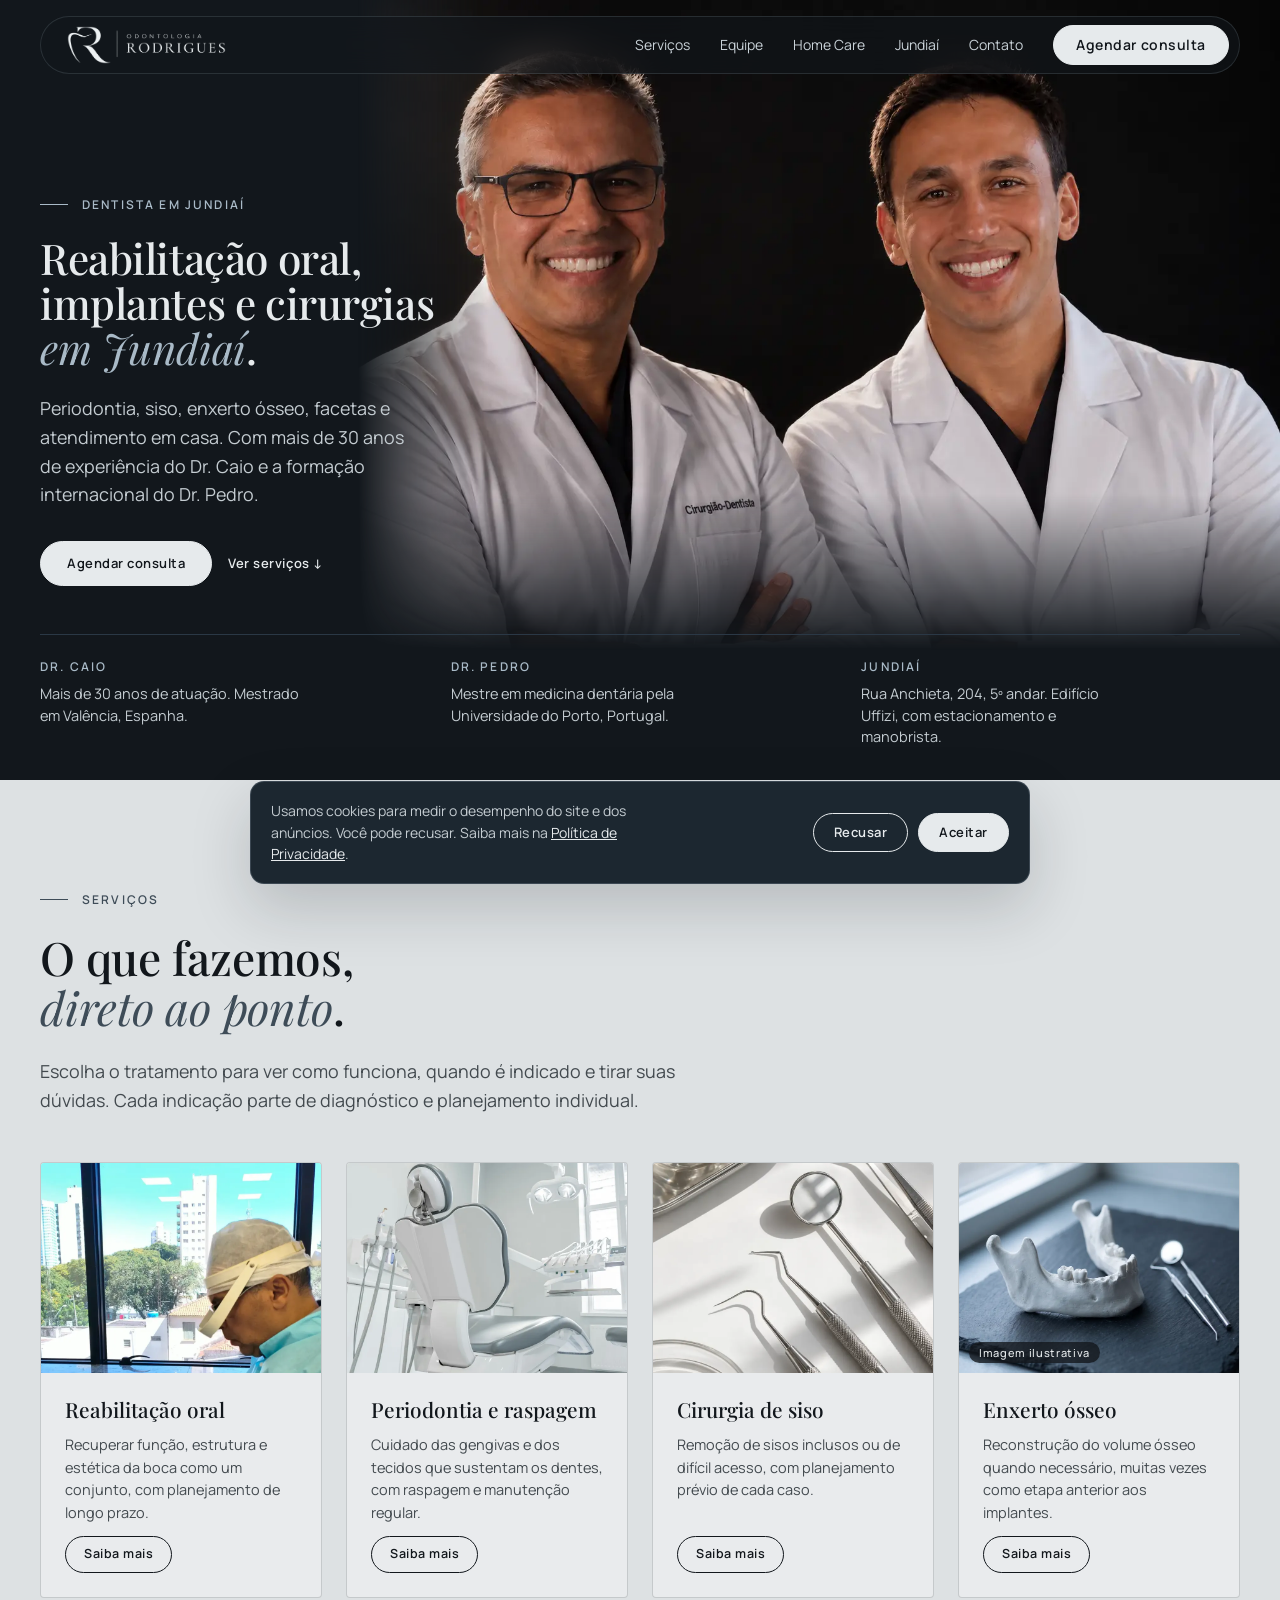
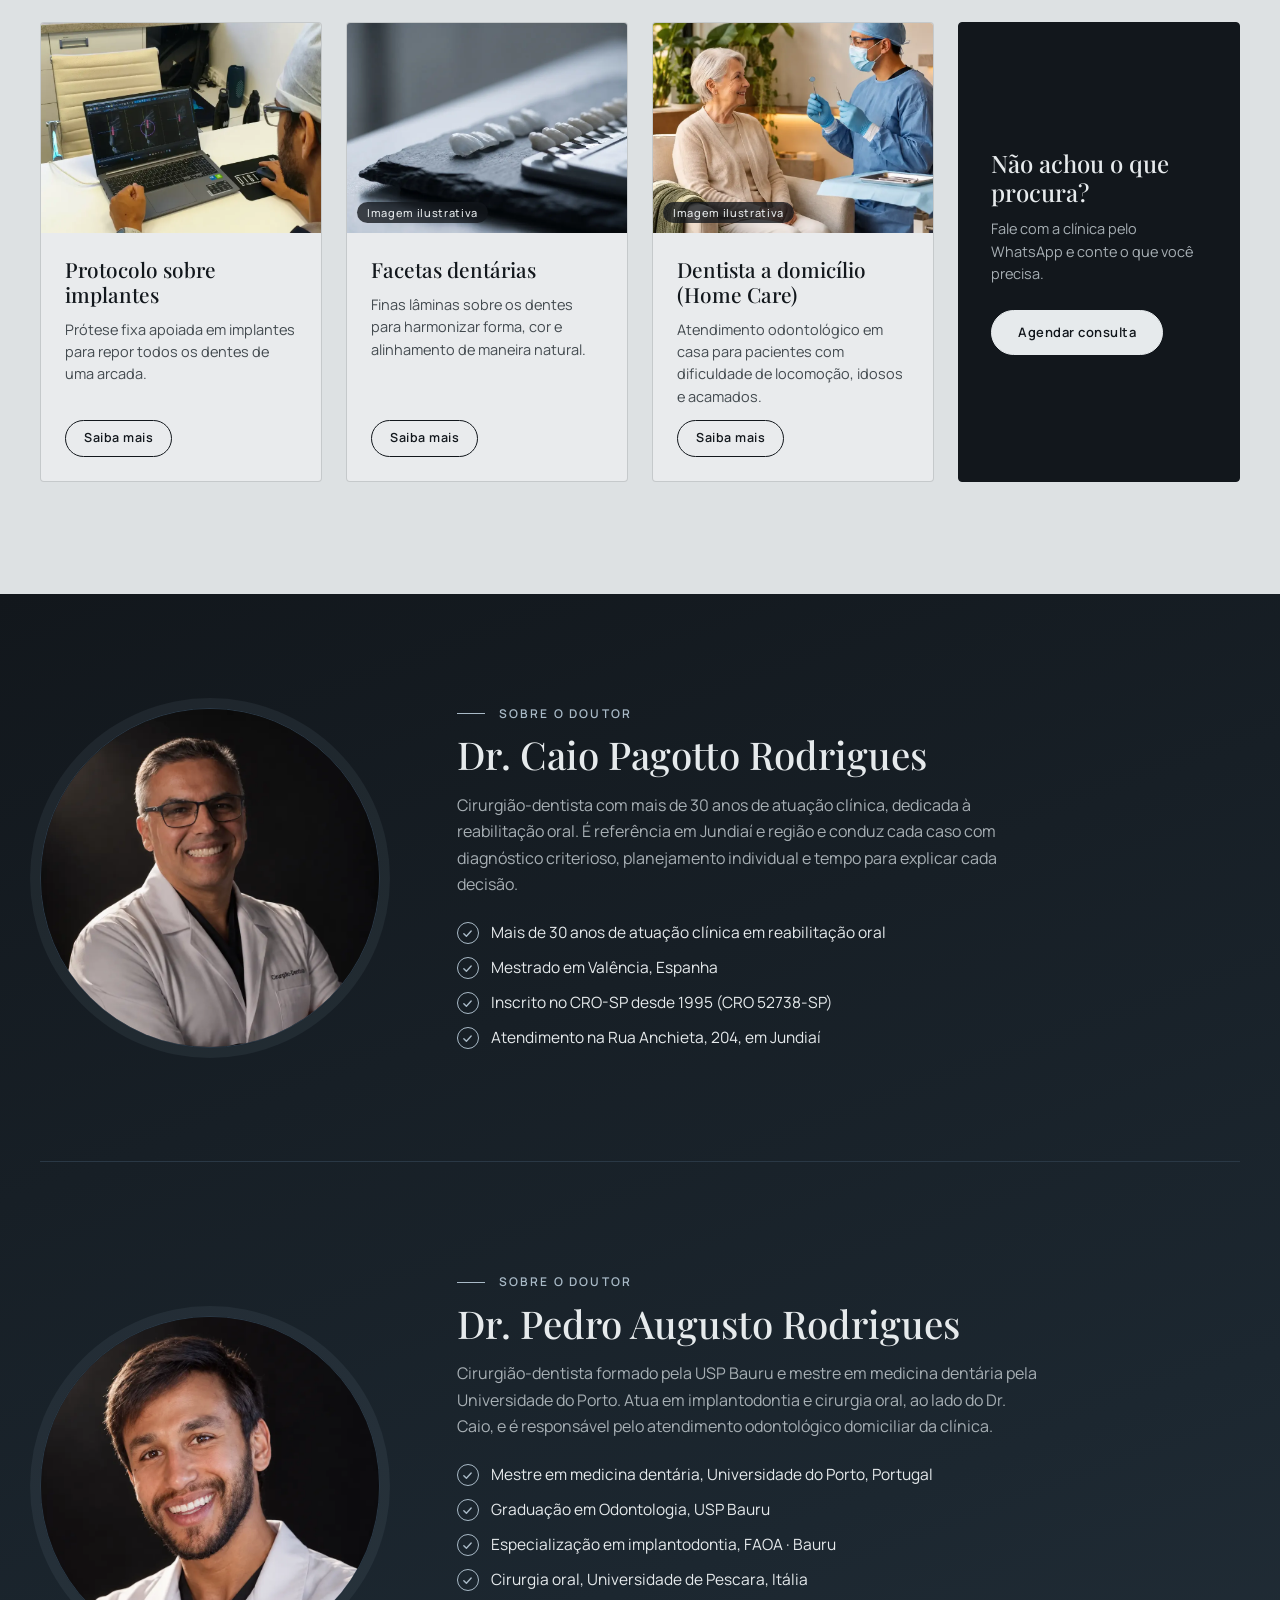
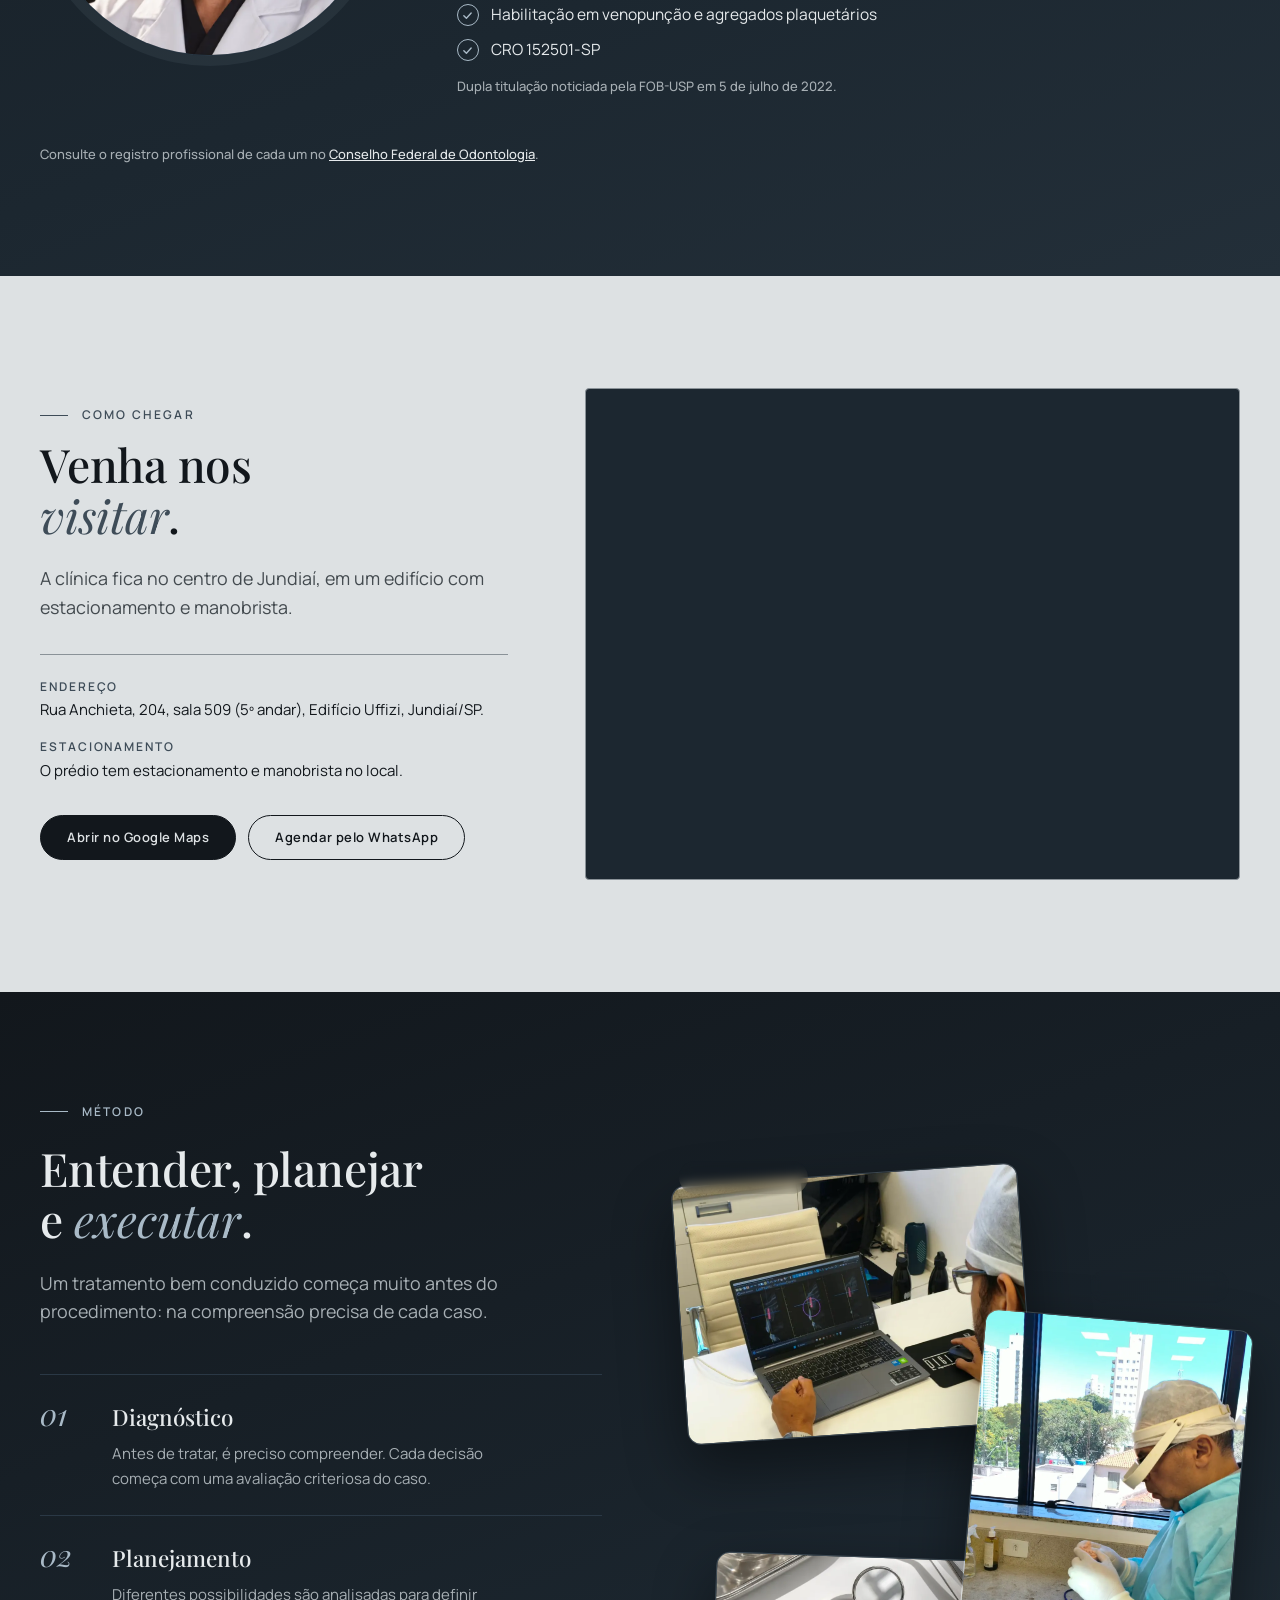
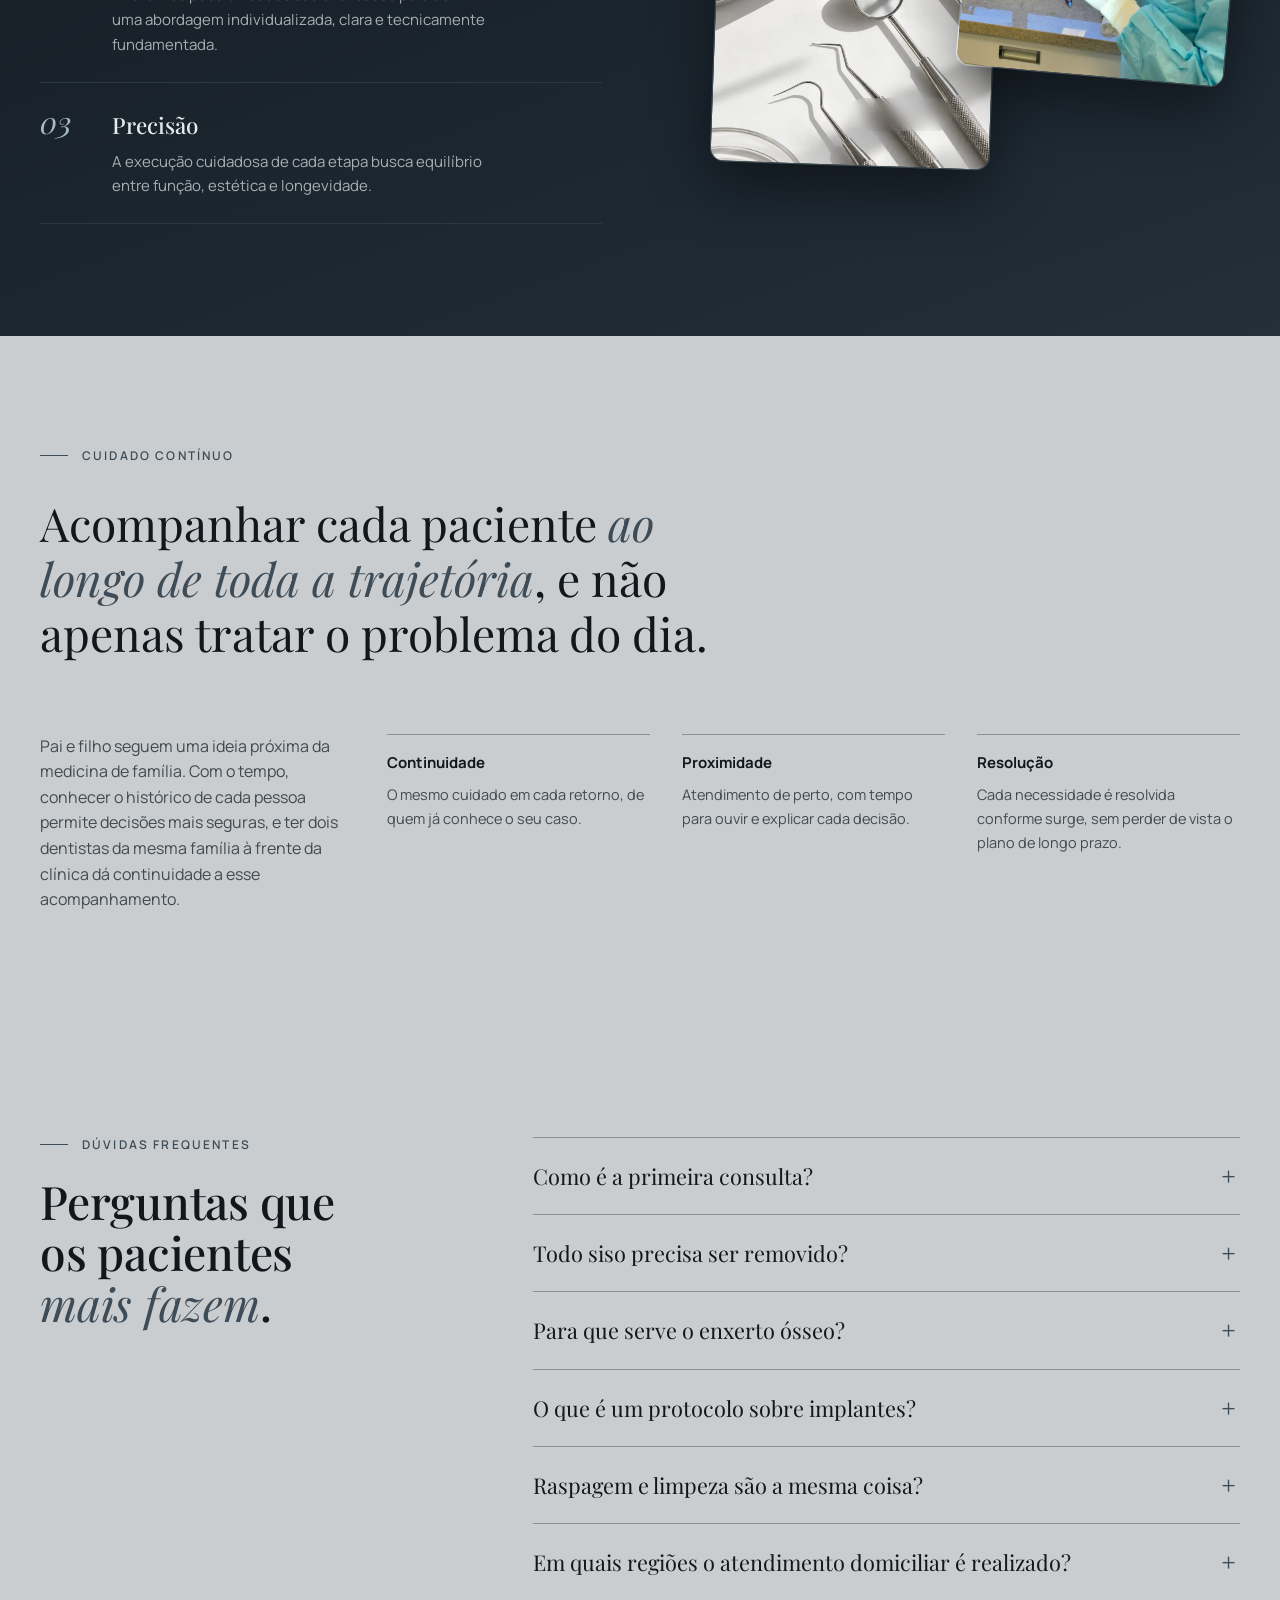
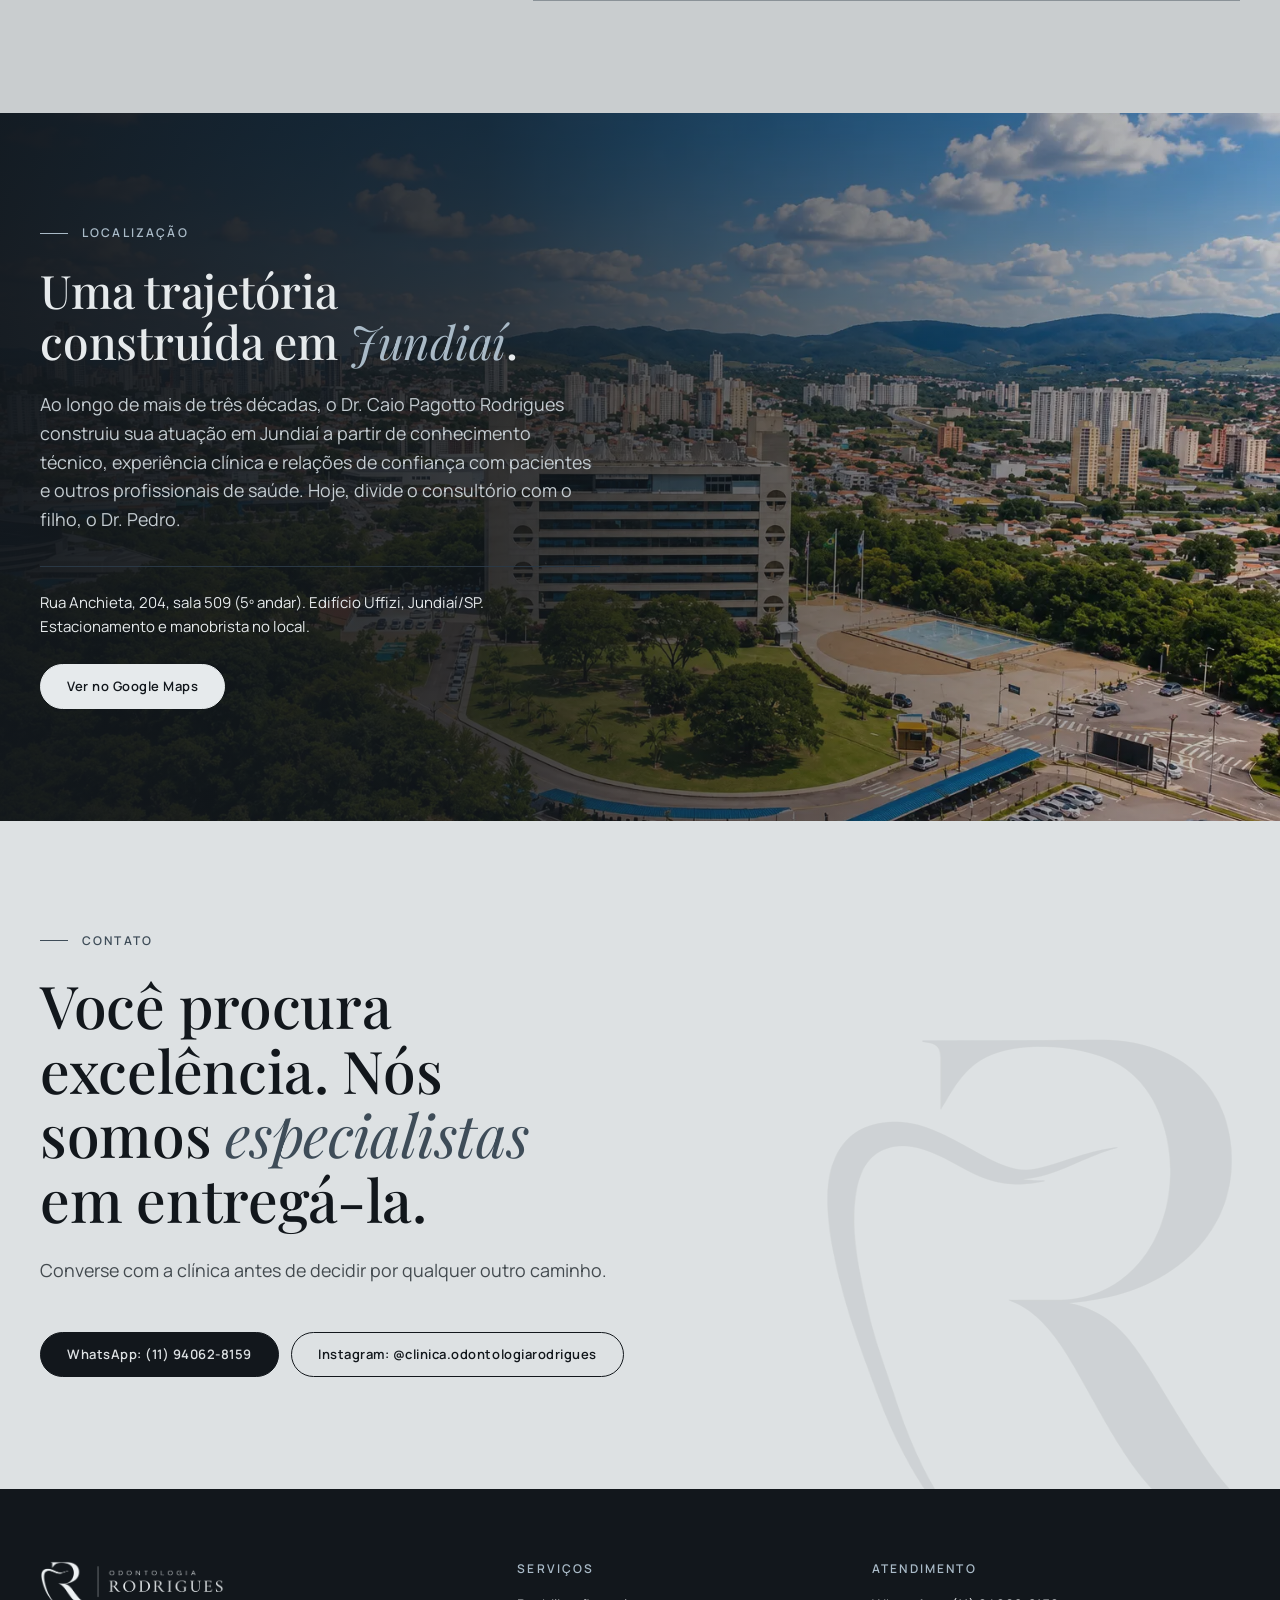
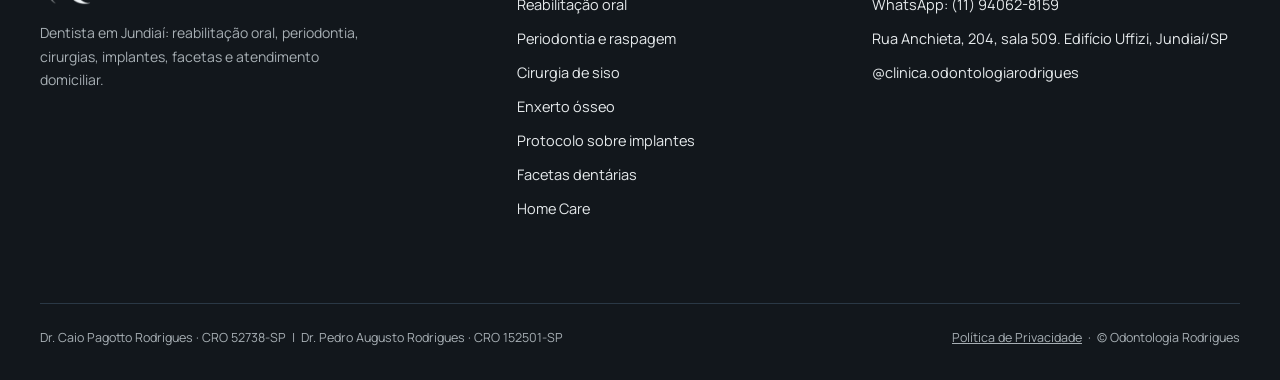
==== commit b746c7be: "Mapa interativo carregado direto (lazy) Co-Authored-By: Claude Sonnet 5.5 <noreply@anthropic.com>" ====
--- a/index.html
+++ b/index.html
@@ -144,9 +144,7 @@
           <a class="btn ghost" href="https://wa.me/5511940628159?text=Ol%C3%A1%2C%20gostaria%20de%20agendar%20uma%20avalia%C3%A7%C3%A3o." target="_blank" rel="noopener">Agendar pelo WhatsApp</a>
         </div>
       </div>
-      <div class="map-box" data-src="https://www.google.com/maps?q=Rua+Anchieta+204+Jundia%C3%AD+SP&amp;output=embed" data-title="Mapa da Odontologia Rodrigues, Rua Anchieta, 204, Jundiaí">
-        <button type="button" class="map-load" data-theme="dark"><strong>Ver o mapa aqui</strong><span>Ao carregar, o Google pode gravar cookies no seu navegador.</span><span class="btn">Carregar mapa</span></button>
-      </div>
+      <div class="map-box"><iframe src="https://www.google.com/maps?q=Rua+Anchieta+204+Jundia%C3%AD+SP&amp;output=embed" title="Mapa da Odontologia Rodrigues, Rua Anchieta, 204, Jundiaí" loading="lazy" referrerpolicy="no-referrer-when-downgrade" allowfullscreen></iframe></div>
     </div>
   </section>
 
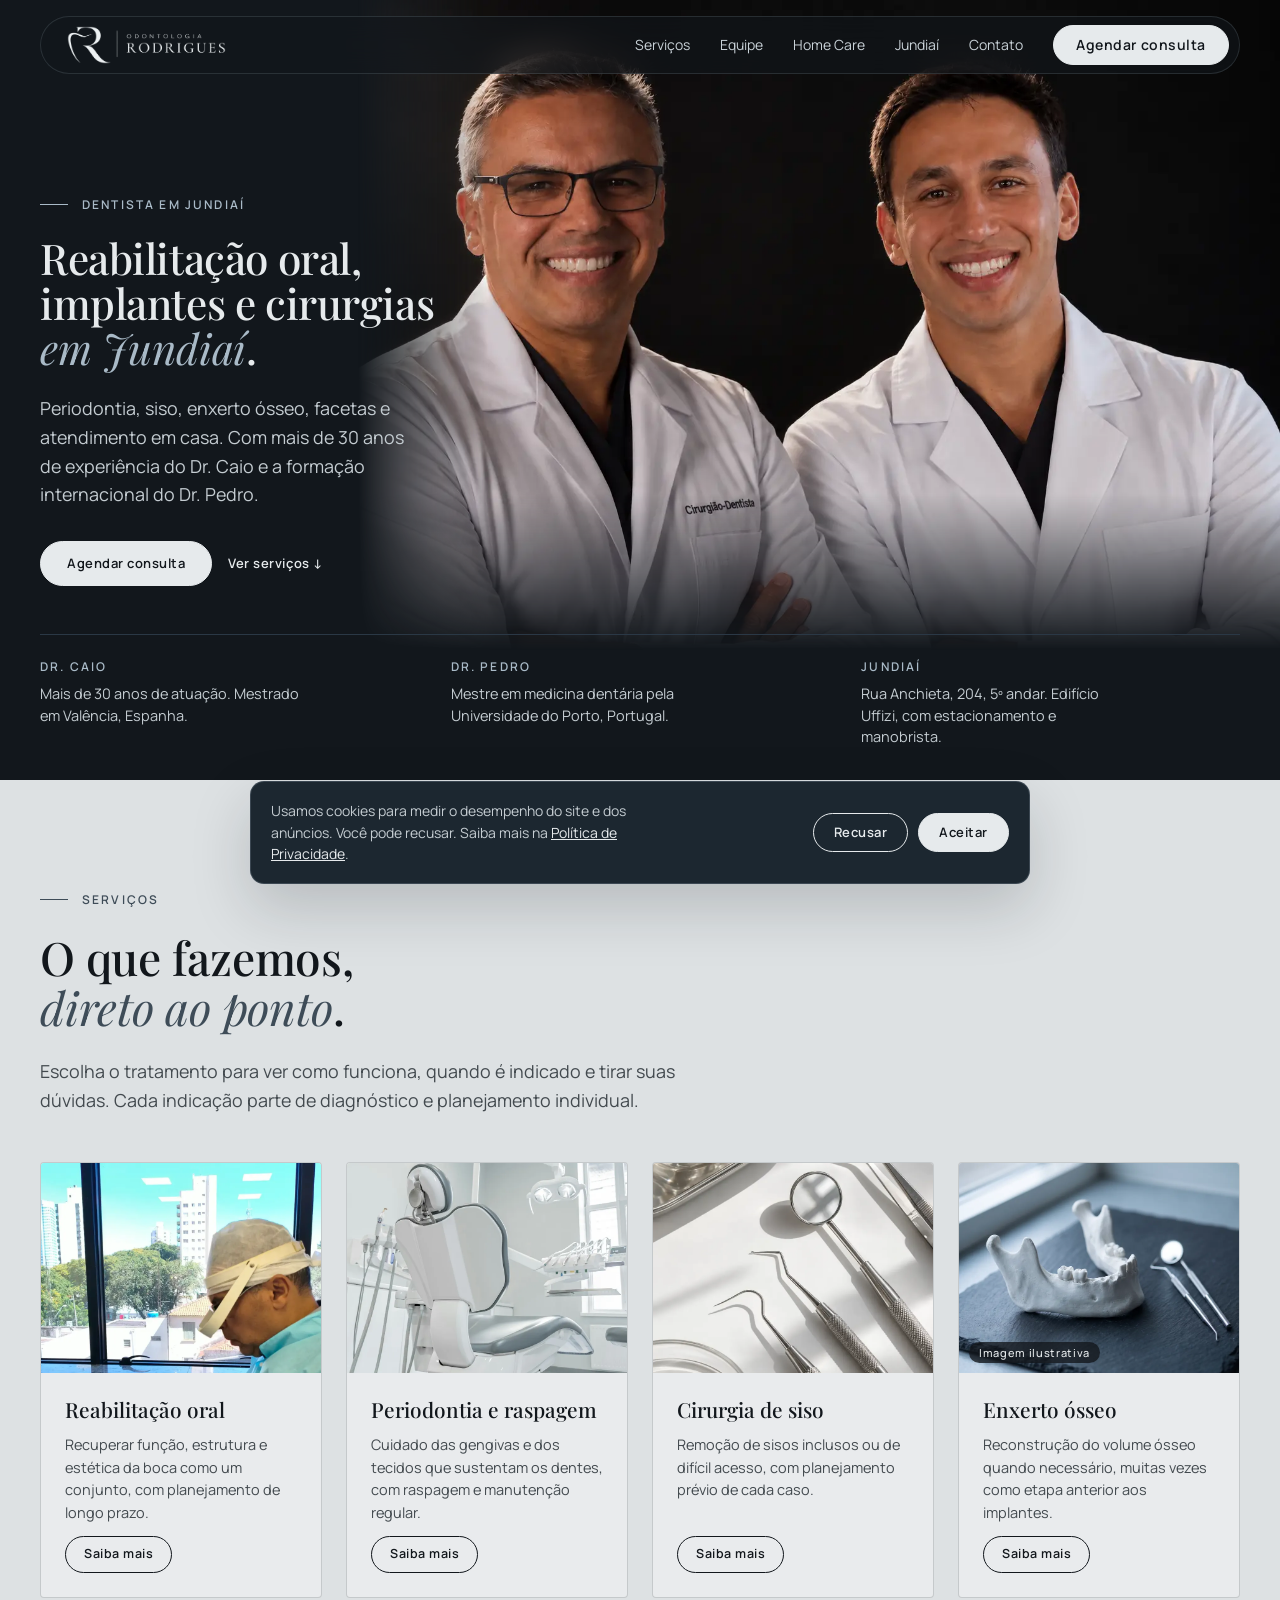
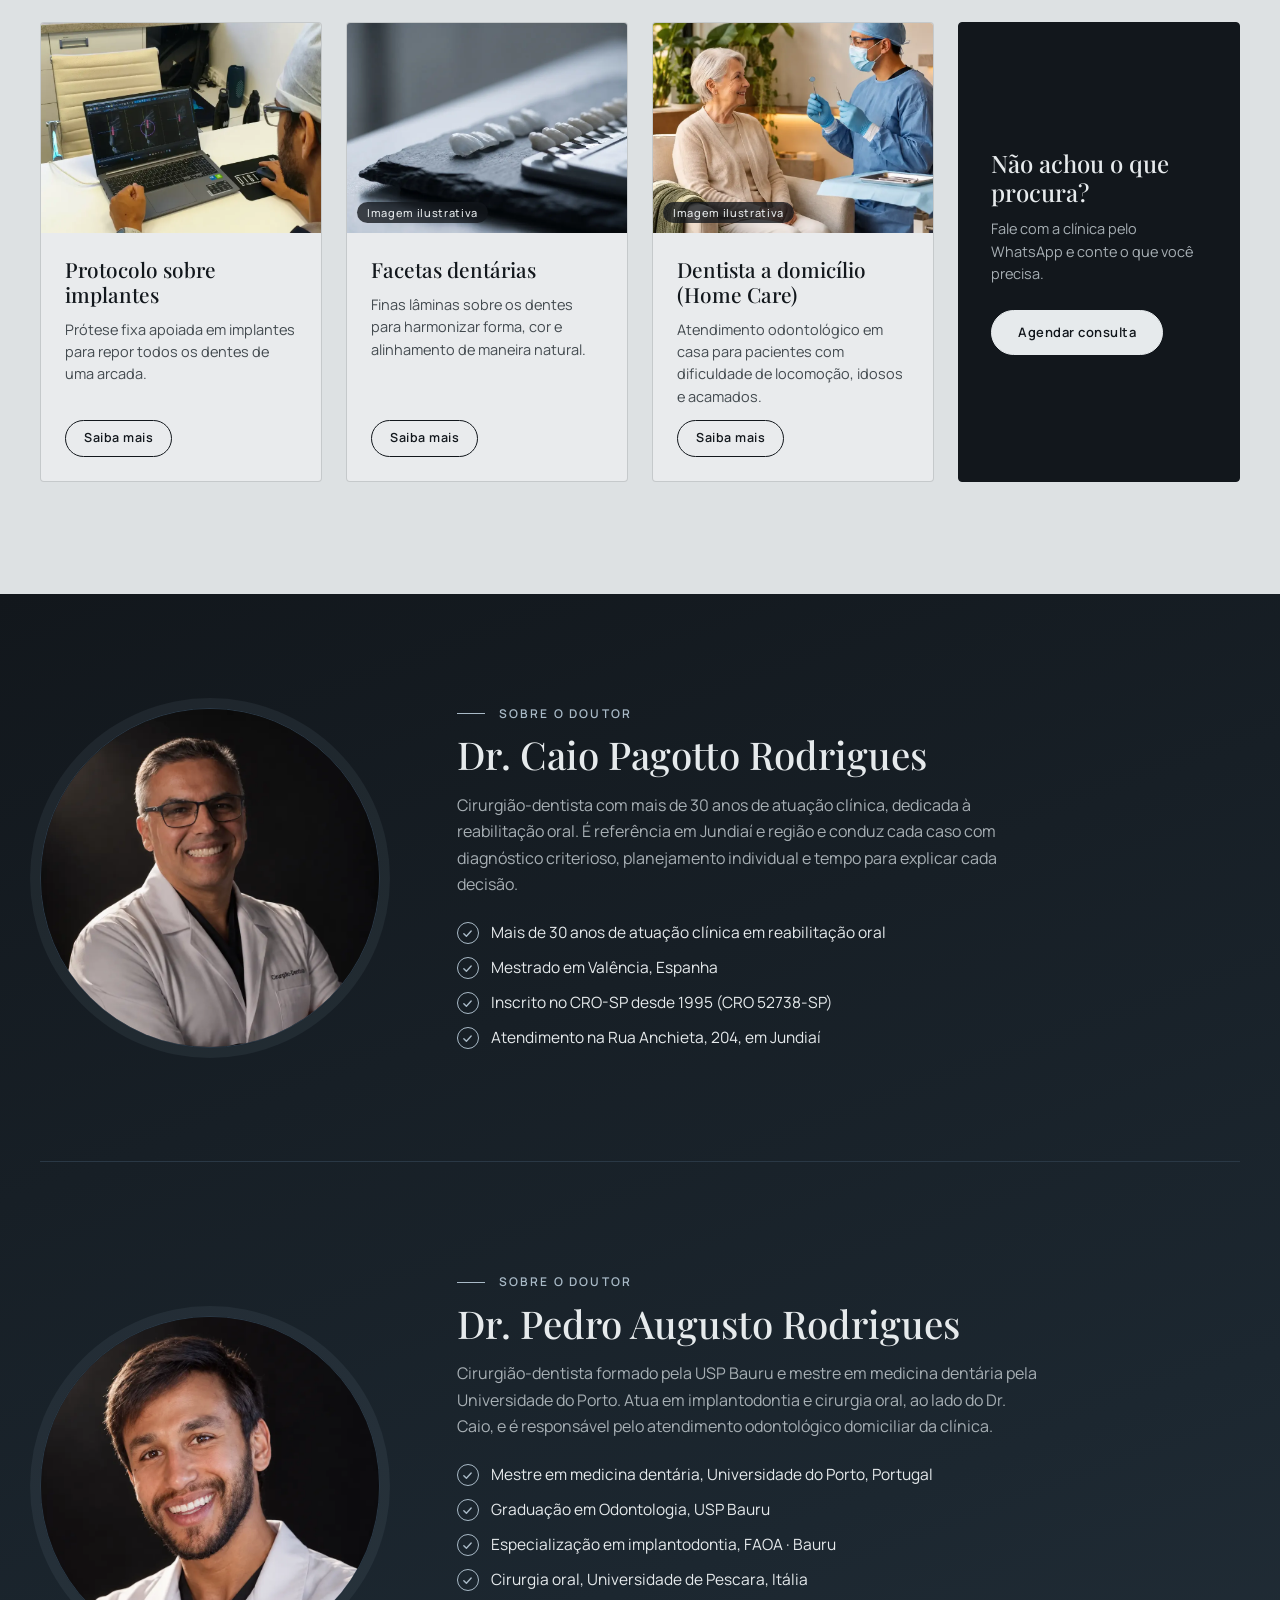
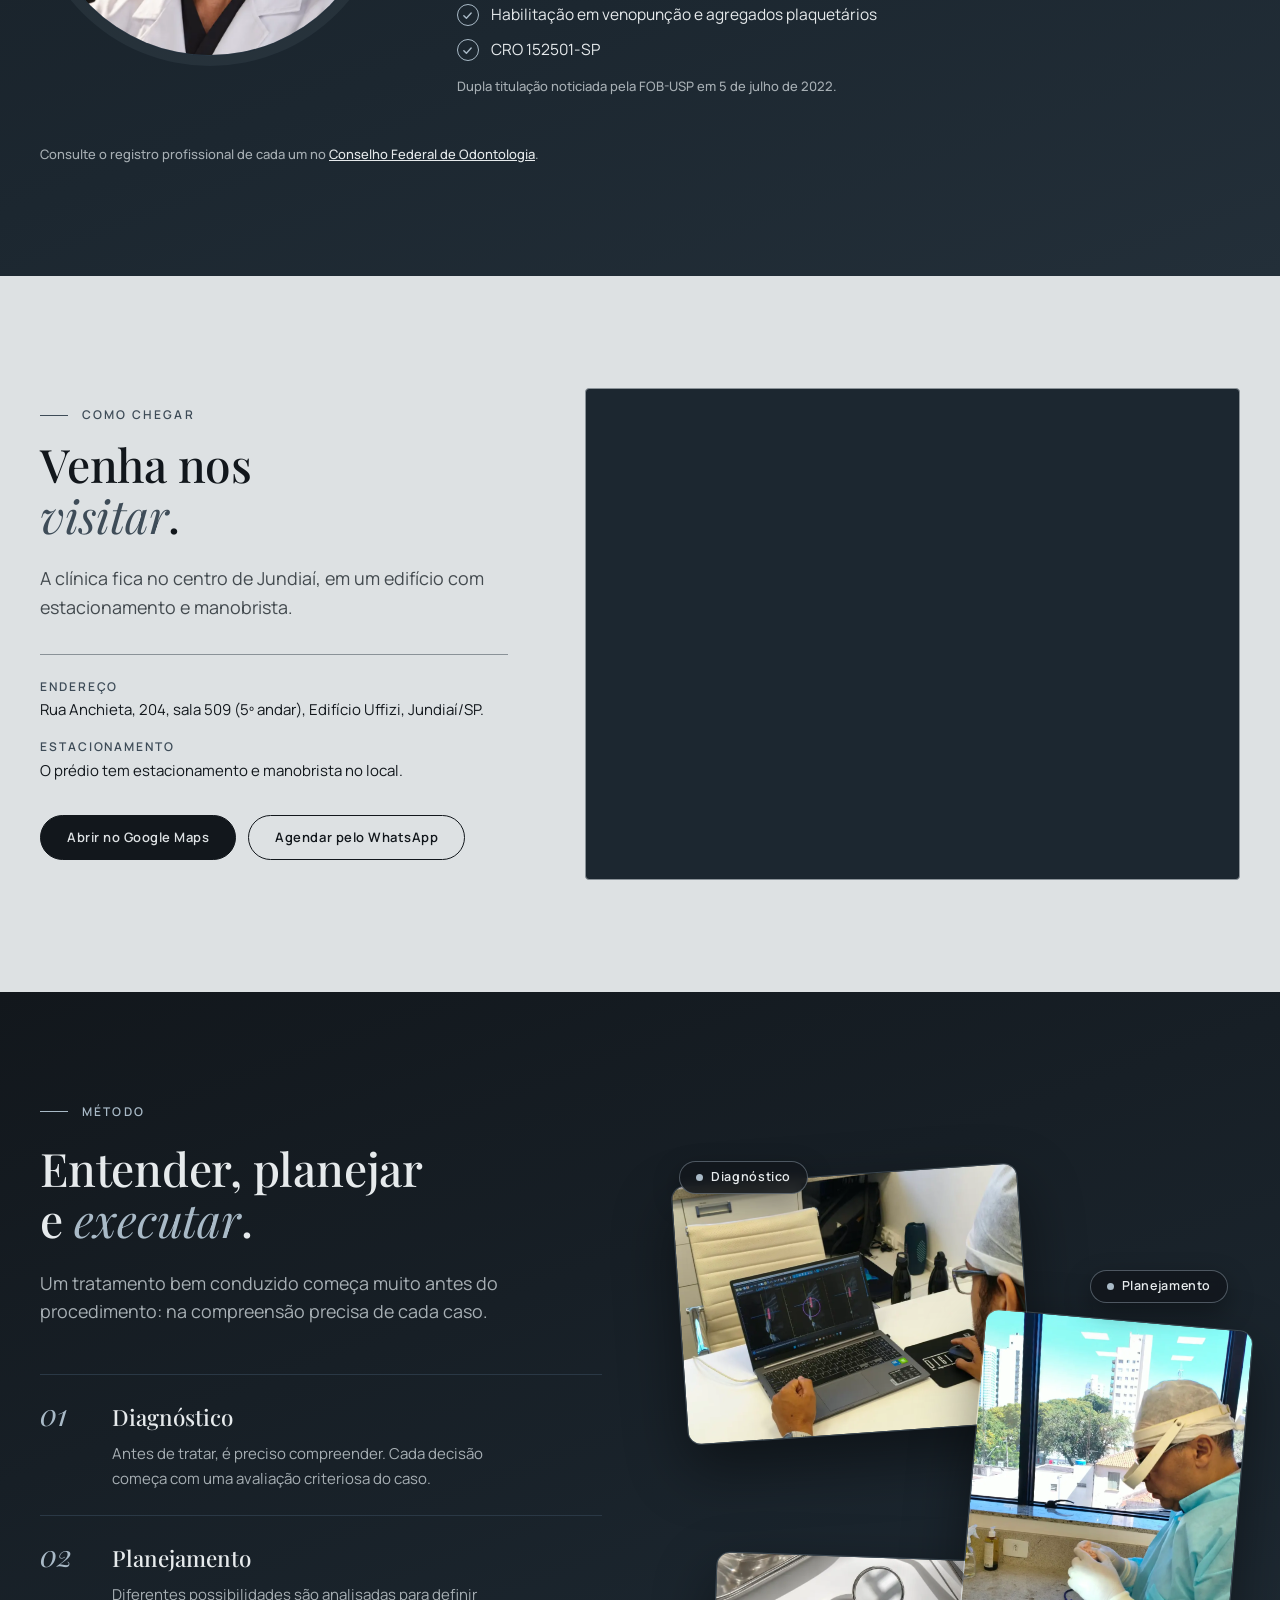
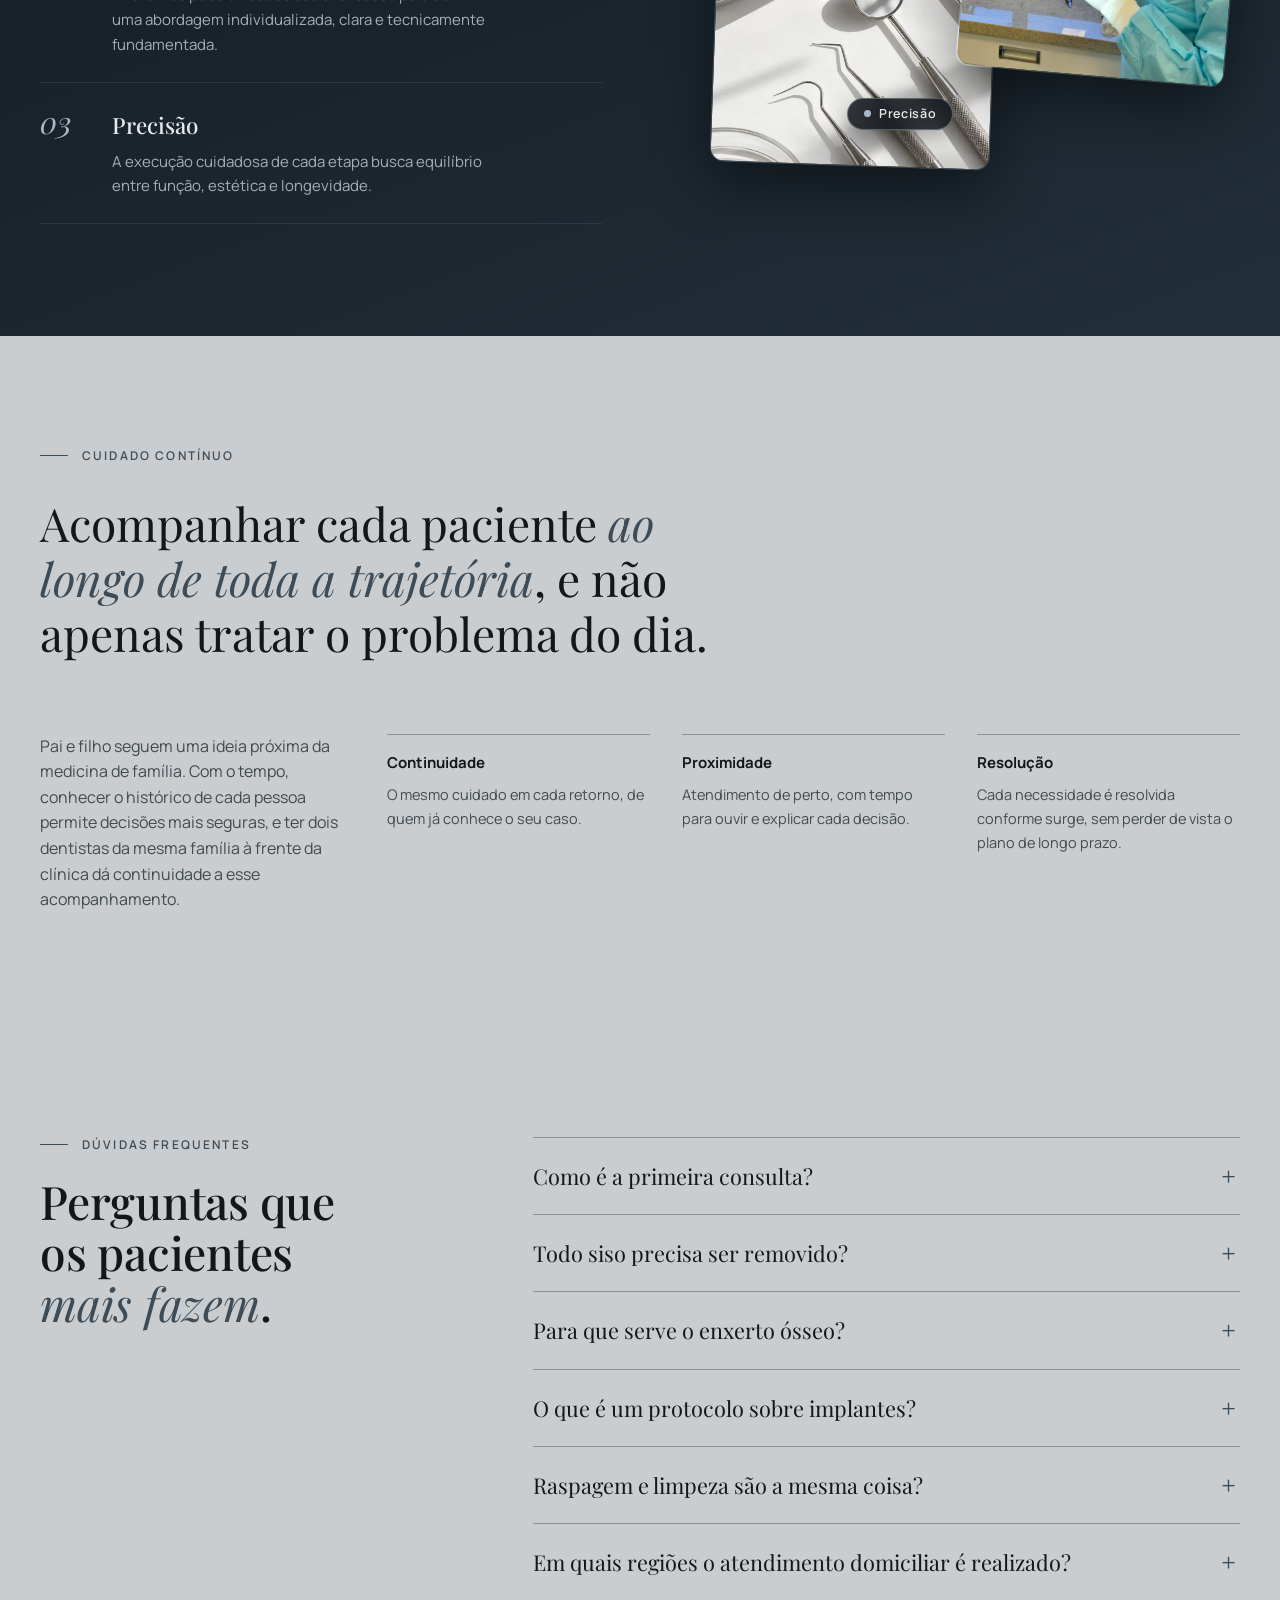
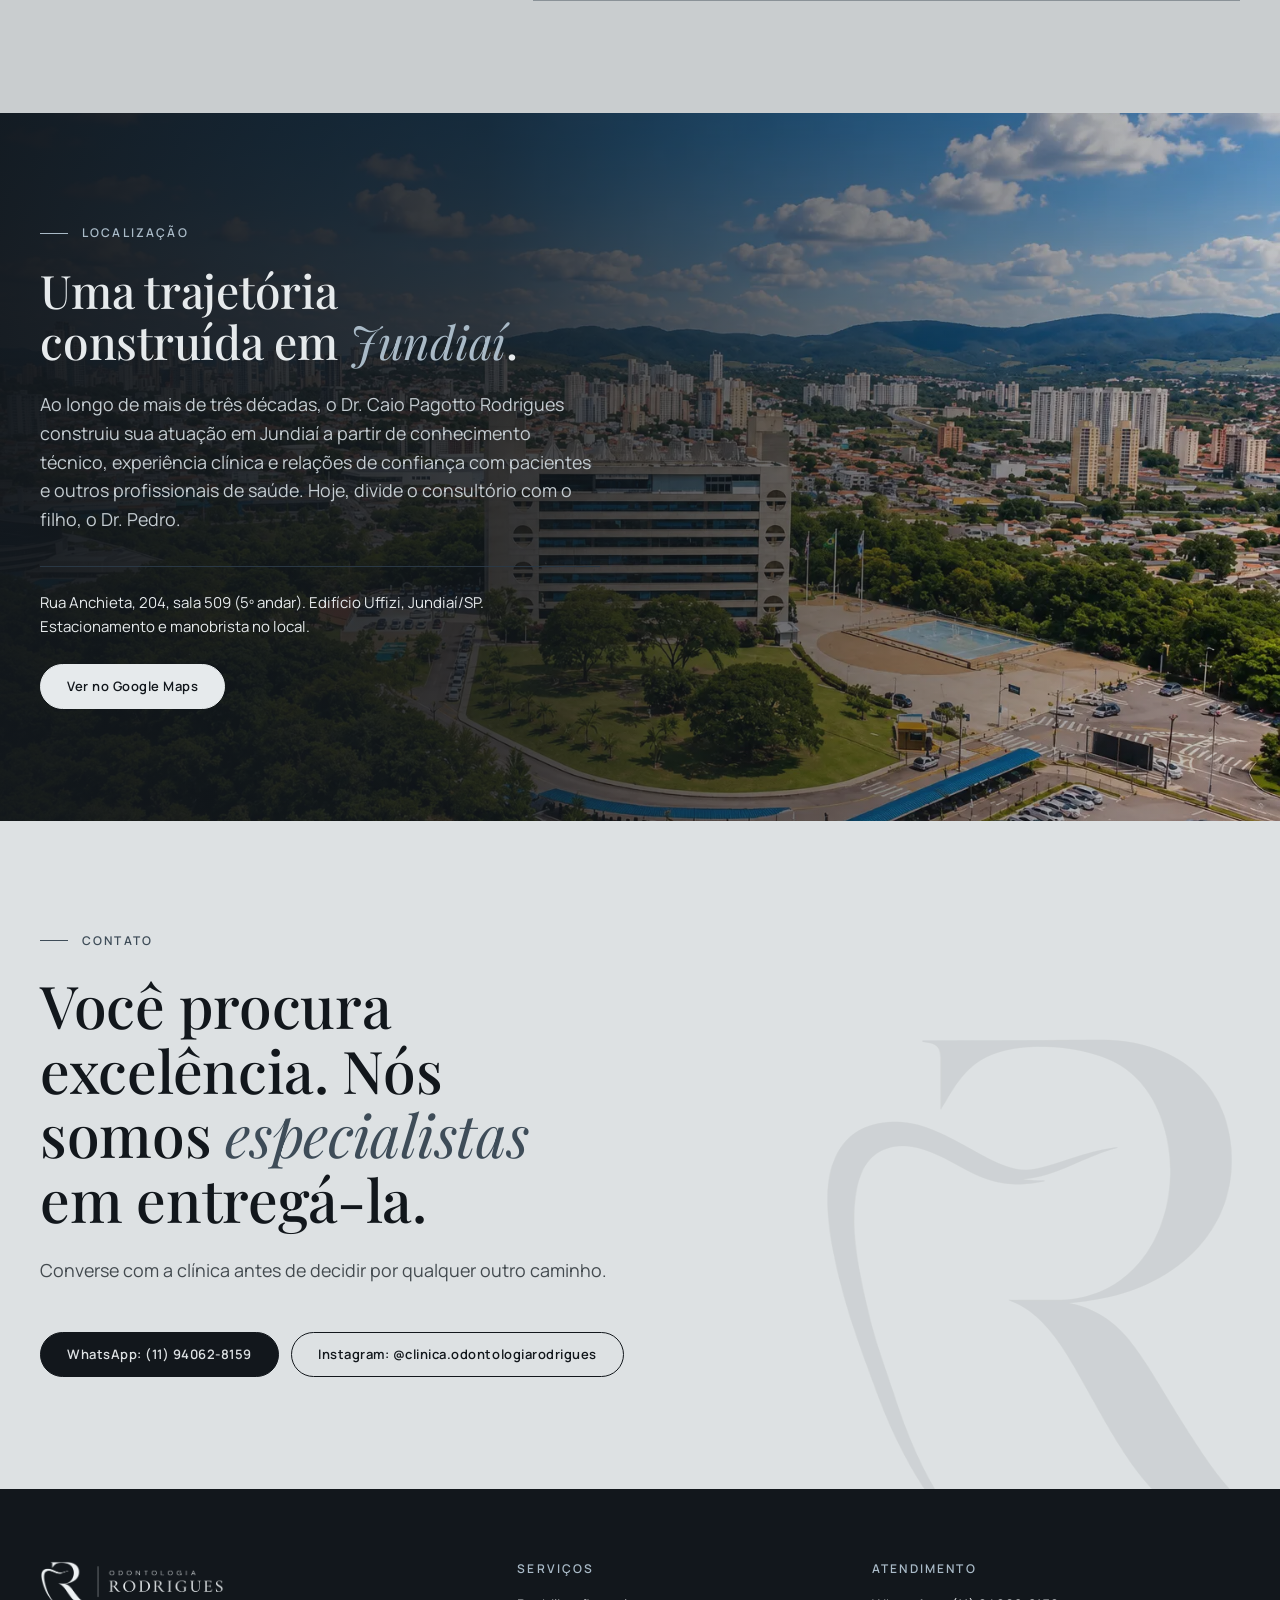
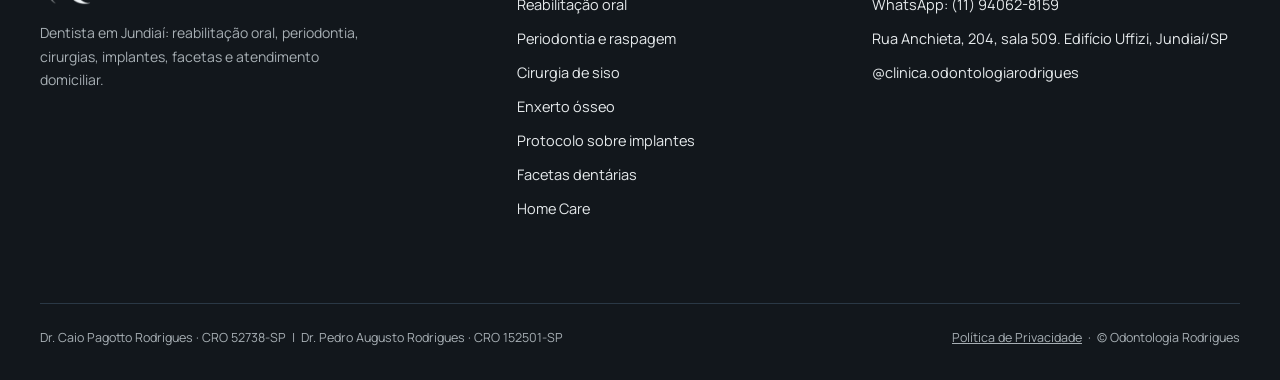
==== commit e26f9c37: "Cache-bust de CSS/JS e mapa em tom frio Co-Authored-By: Claude Sonnet 5.5 <noreply@anthropic.com>" ====
--- a/index.html
+++ b/index.html
@@ -21,7 +21,7 @@
 <link rel="apple-touch-icon" href="/apple-touch-icon.png">
 <link rel="preload" as="font" type="font/woff2" href="/assets/fonts/playfair-display.woff2" crossorigin>
 <link rel="preload" as="font" type="font/woff2" href="/assets/fonts/manrope.woff2" crossorigin>
-<link rel="stylesheet" href="/assets/site.css">
+<link rel="stylesheet" href="/assets/site.css?v=mwjlbksg">
 <script type="application/ld+json">{"@context":"https://schema.org","@type":"Dentist","@id":"https://odontologiarodrigues.com.br/#clinica","name":"Odontologia Rodrigues","url":"https://odontologiarodrigues.com.br/","image":"https://odontologiarodrigues.com.br/assets/img/og-image.jpg","logo":"https://odontologiarodrigues.com.br/apple-touch-icon.png","telephone":"+5511940628159","address":{"@type":"PostalAddress","streetAddress":"Rua Anchieta, 204, sala 509","addressLocality":"Jundiaí","addressRegion":"SP","addressCountry":"BR"},"areaServed":{"@type":"City","name":"Jundiaí"},"sameAs":["https://instagram.com/clinica.odontologiarodrigues"],"employee":[{"@type":"Person","name":"Caio Pagotto Rodrigues","jobTitle":"Cirurgião-dentista"},{"@type":"Person","name":"Pedro Augusto Rodrigues","jobTitle":"Cirurgião-dentista"}]}</script>
 <script type="application/ld+json">{"@context":"https://schema.org","@type":"FAQPage","mainEntity":[{"@type":"Question","name":"Como é a primeira consulta?","acceptedAnswer":{"@type":"Answer","text":"Inclui uma avaliação completa da boca, com o tempo necessário para entender o seu caso, ouvir suas dúvidas e explicar as possibilidades. A partir dela, o plano de tratamento é desenhado para você."}},{"@type":"Question","name":"Todo siso precisa ser removido?","acceptedAnswer":{"@type":"Answer","text":"Não. A indicação depende de exame clínico e de imagem, da posição do dente e de sintomas. Quando há risco de inflamação, dor ou dano aos dentes vizinhos, a remoção costuma ser indicada, e casos complexos são planejados com antecedência."}},{"@type":"Question","name":"Para que serve o enxerto ósseo?","acceptedAnswer":{"@type":"Answer","text":"Quando falta osso em uma região, o enxerto repõe esse volume. É uma etapa frequente antes da instalação de implantes, e a necessidade é definida caso a caso."}},{"@type":"Question","name":"O que é um protocolo sobre implantes?","acceptedAnswer":{"@type":"Answer","text":"É uma prótese fixa de arcada completa, apoiada em implantes, que substitui todos os dentes de uma arcada. A indicação depende da avaliação de cada paciente."}},{"@type":"Question","name":"Raspagem e limpeza são a mesma coisa?","acceptedAnswer":{"@type":"Answer","text":"Não. A limpeza trata a superfície dos dentes. A raspagem periodontal alcança a região abaixo da gengiva, onde se acumulam tártaro e bactérias associados à doença periodontal."}},{"@type":"Question","name":"Em quais regiões o atendimento domiciliar é realizado?","acceptedAnswer":{"@type":"Answer","text":"Em Jundiaí e região. Para saber se um endereço é atendido e como solicitar, basta falar com a clínica pelo WhatsApp."}}]}</script>
 <script type="application/ld+json">{"@context":"https://schema.org","@type":"ItemList","name":"Serviços da Odontologia Rodrigues","itemListElement":[{"@type":"ListItem","position":1,"name":"Reabilitação oral","url":"https://odontologiarodrigues.com.br/reabilitacao-oral-jundiai/"},{"@type":"ListItem","position":2,"name":"Periodontia e raspagem","url":"https://odontologiarodrigues.com.br/periodontia-jundiai/"},{"@type":"ListItem","position":3,"name":"Cirurgia de siso","url":"https://odontologiarodrigues.com.br/cirurgia-de-siso-jundiai/"},{"@type":"ListItem","position":4,"name":"Enxerto ósseo","url":"https://odontologiarodrigues.com.br/enxerto-osseo-jundiai/"},{"@type":"ListItem","position":5,"name":"Protocolo sobre implantes","url":"https://odontologiarodrigues.com.br/protocolo-sobre-implantes-jundiai/"},{"@type":"ListItem","position":6,"name":"Facetas dentárias","url":"https://odontologiarodrigues.com.br/facetas-dentarias-jundiai/"},{"@type":"ListItem","position":7,"name":"Dentista a domicílio (Home Care)","url":"https://odontologiarodrigues.com.br/dentista-domiciliar-jundiai/"}]}</script>
@@ -274,6 +274,6 @@
     <button type="button" class="btn" data-cookie="aceitar">Aceitar</button>
   </div>
 </div>
-<script src="/assets/site.js" defer></script>
+<script src="/assets/site.js?v=mwjlbksg" defer></script>
 </body>
 </html>
--- a/assets/site.css
+++ b/assets/site.css
@@ -344,7 +344,7 @@
   .map-info strong{display:block;font:600 12px/1.3 var(--font-sans);letter-spacing:.16em;text-transform:uppercase;color:var(--accent);margin-bottom:4px;}
   .map-actions{margin-top:var(--space-6);display:flex;flex-wrap:wrap;gap:var(--space-3);}
   .map-box{position:relative;aspect-ratio:4/3;border-radius:var(--radius-sm);overflow:hidden;background:var(--slate);border:1px solid var(--line);}
-  .map-box iframe{position:absolute;inset:0;width:100%;height:100%;border:0;}
+  .map-box iframe{position:absolute;inset:0;width:100%;height:100%;border:0;filter:grayscale(.9) contrast(1.05) brightness(1.02);}
   .map-load{position:absolute;inset:0;width:100%;display:flex;flex-direction:column;align-items:center;justify-content:center;gap:12px;padding:var(--space-5);text-align:center;color:#e6eaec;background:linear-gradient(135deg,#1c2730,#12171c);border:0;cursor:pointer;font:inherit;}
   .map-load strong{font-family:var(--font-serif);font-weight:500;font-size:1.4rem;}
   .map-load span:not(.btn){font-size:13.5px;color:#a7afb4;max-width:34ch;}
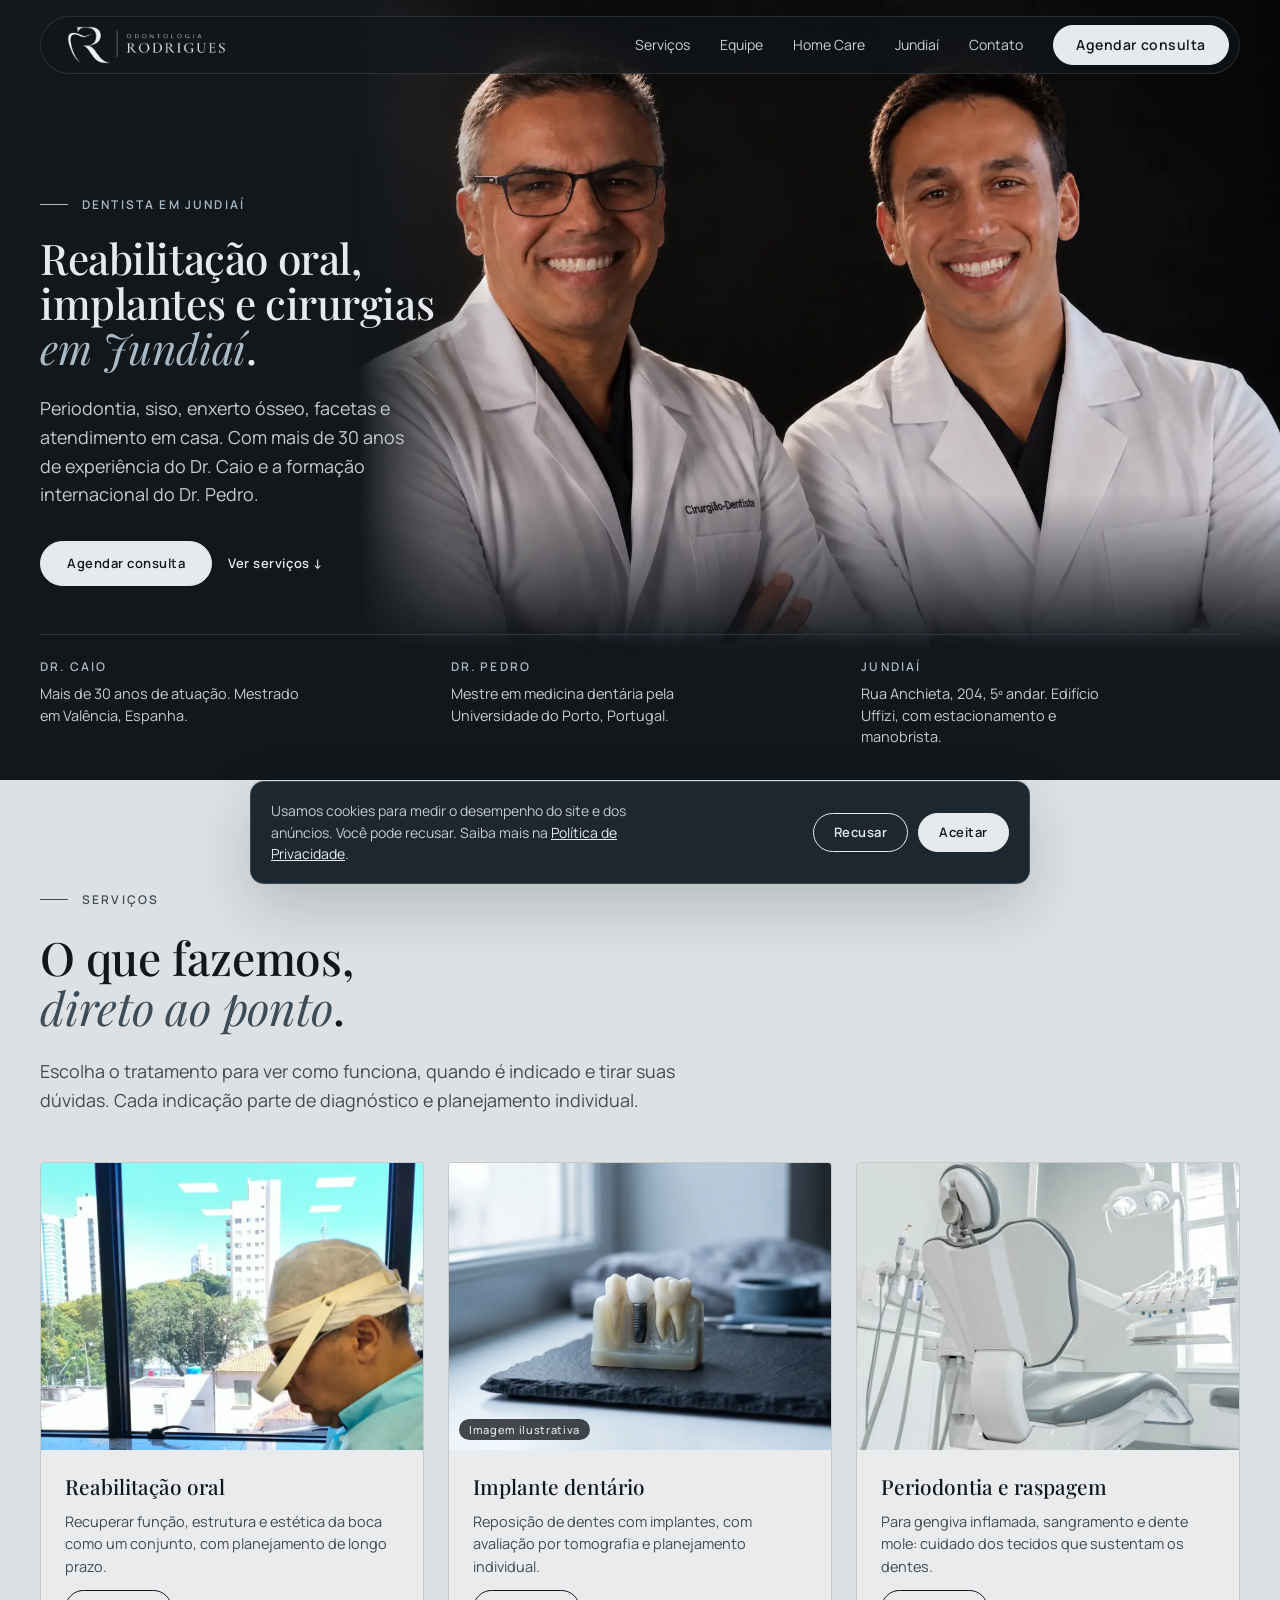
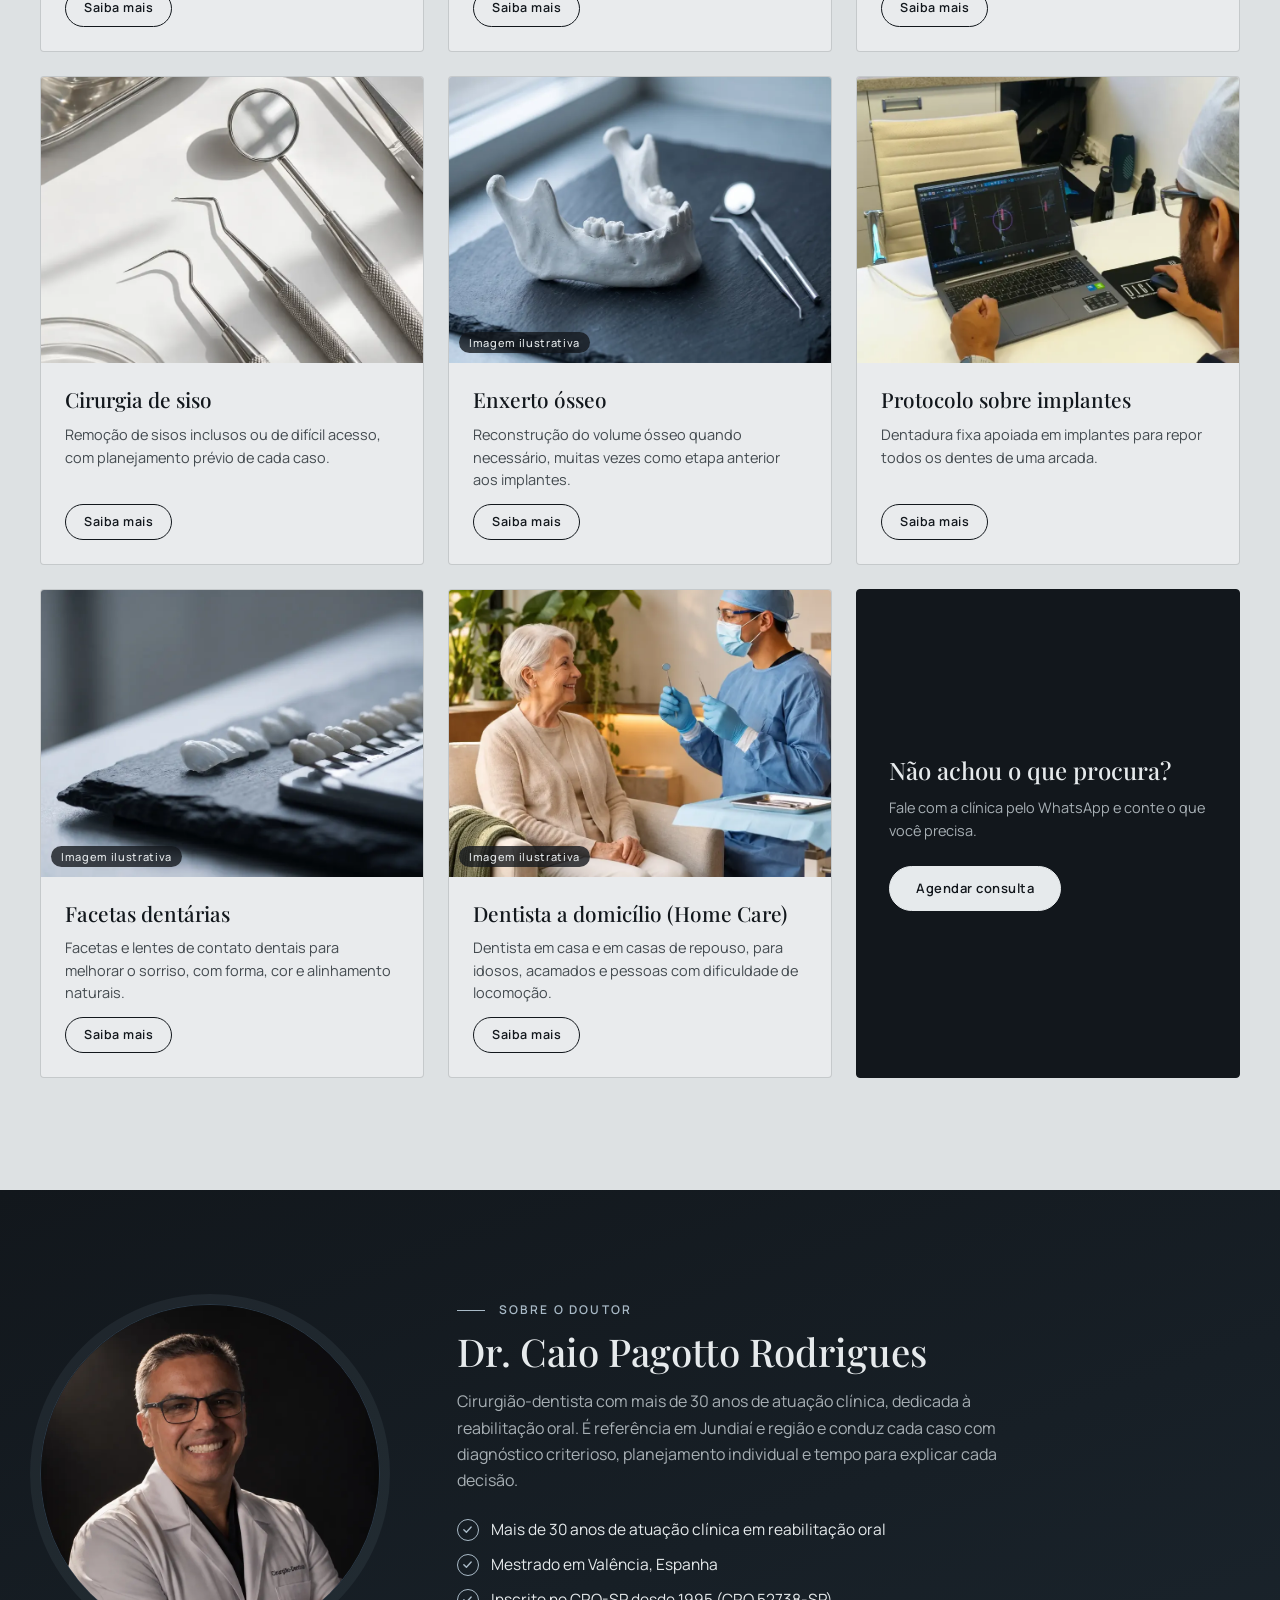
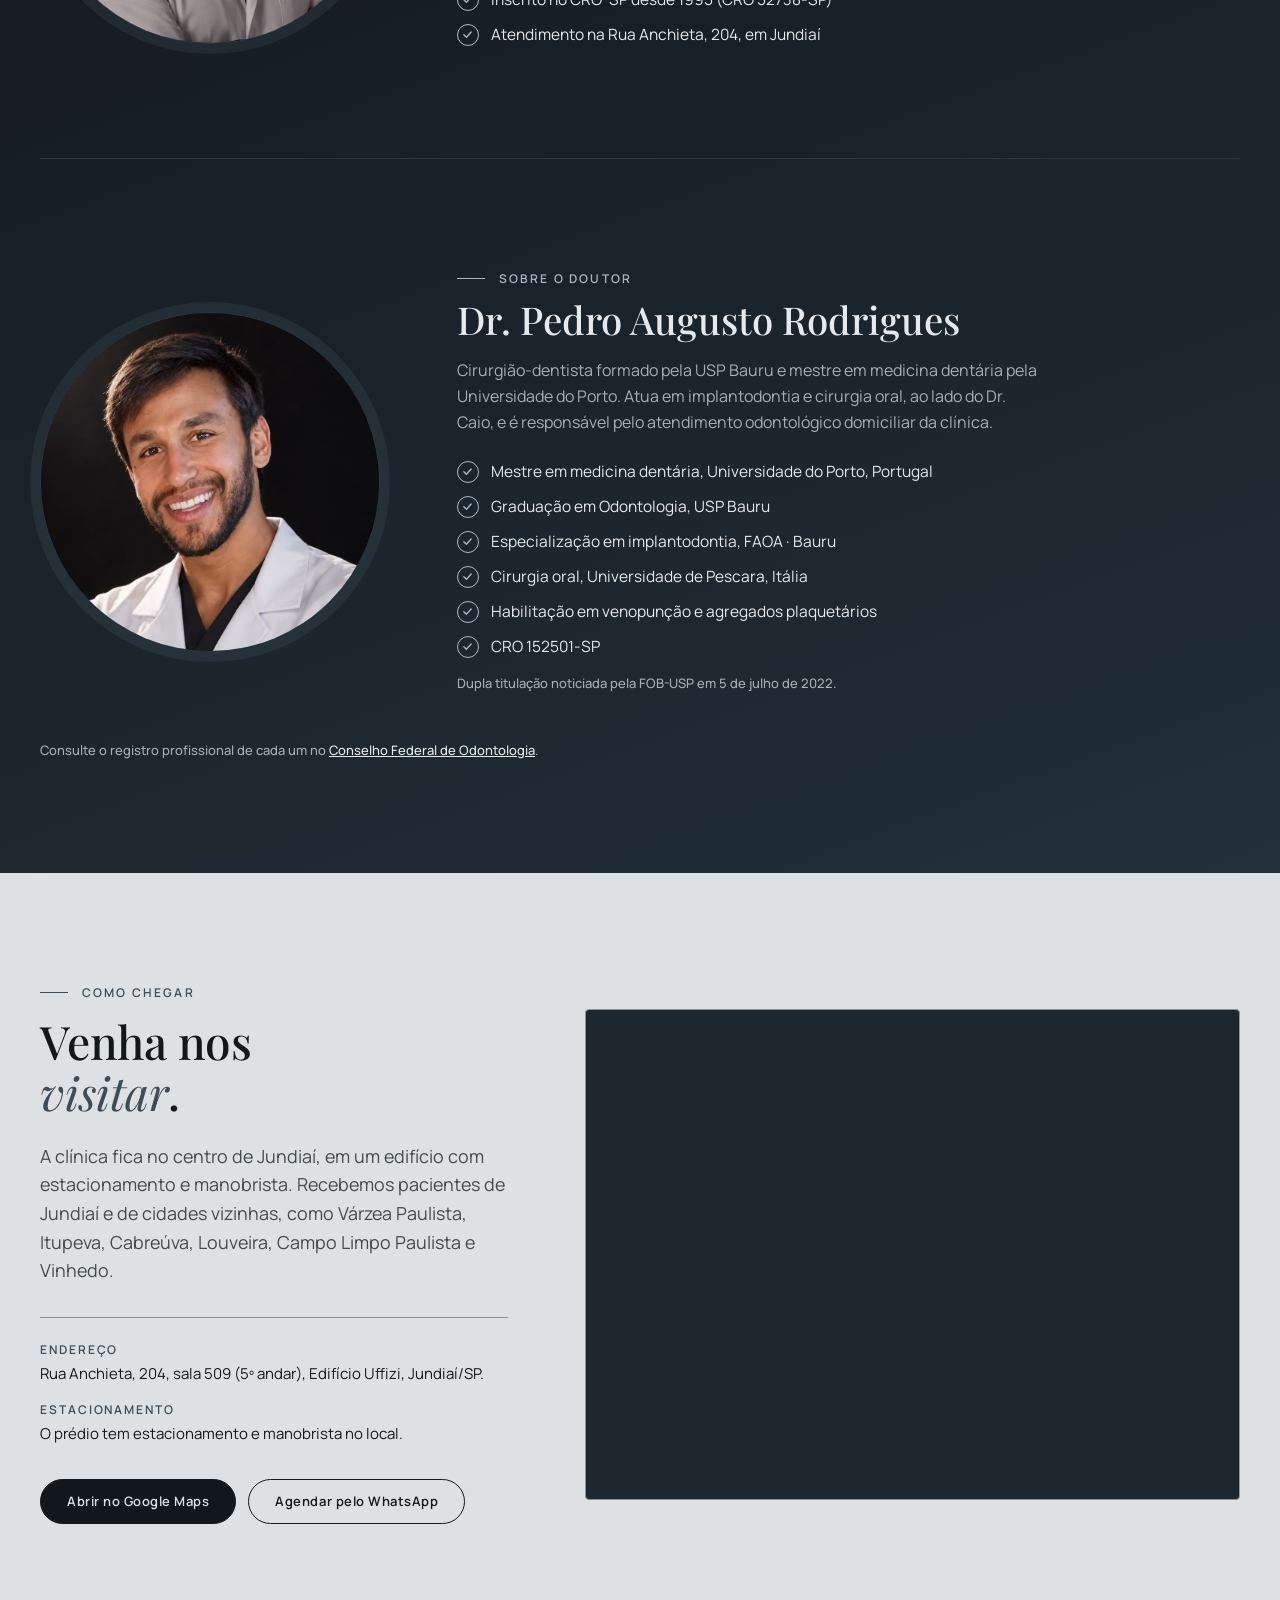
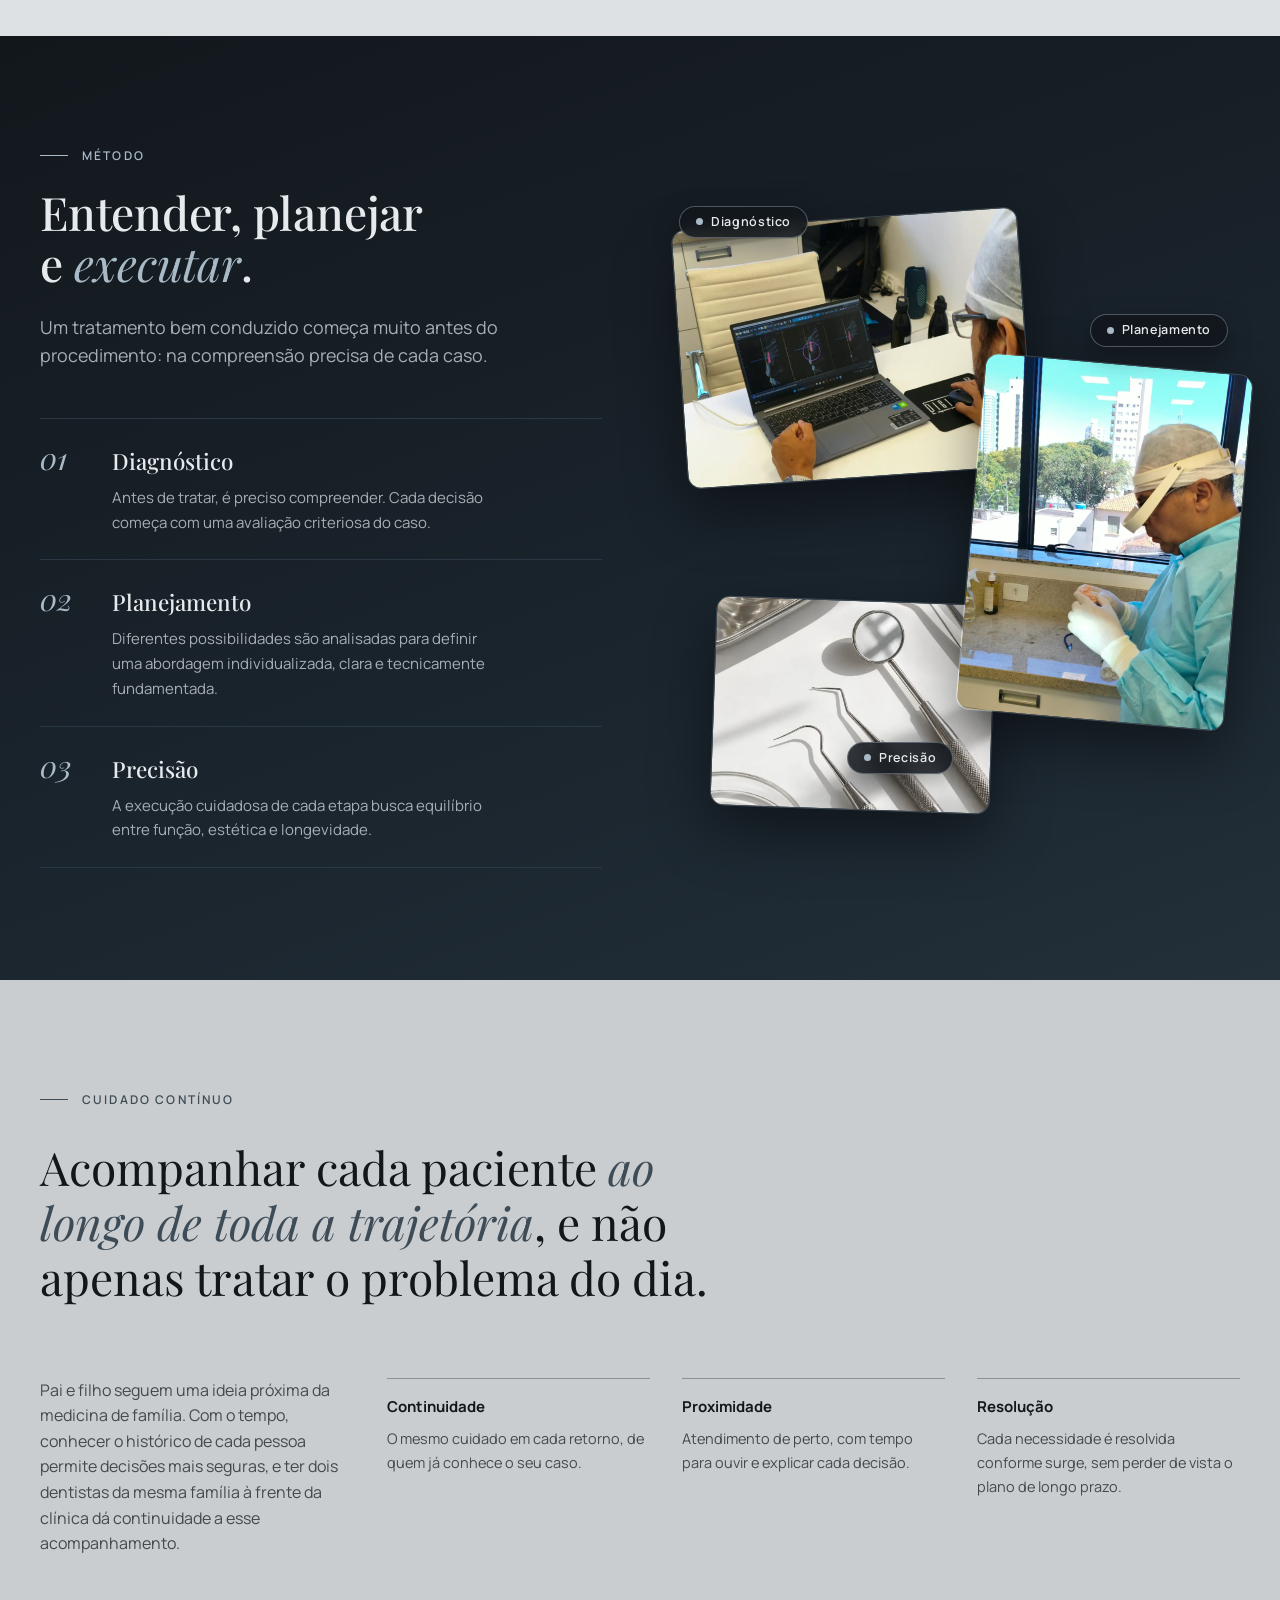
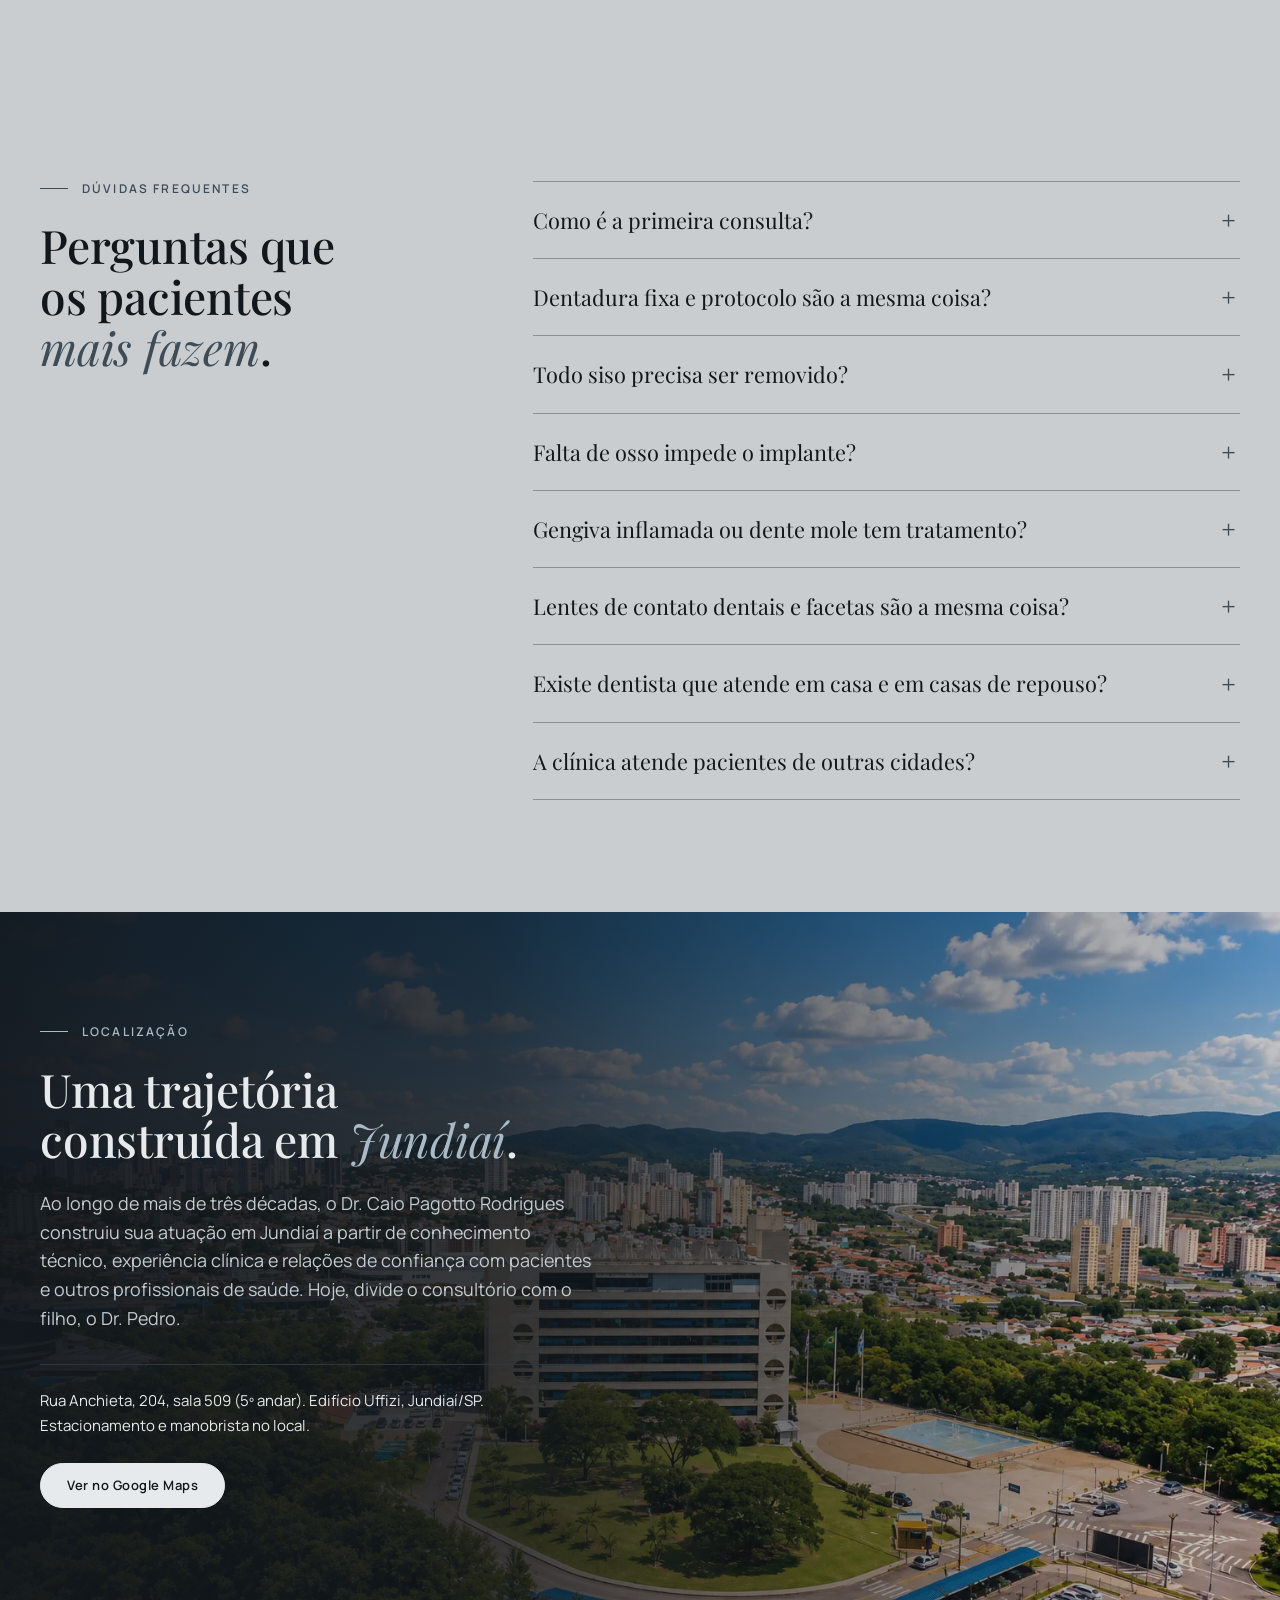
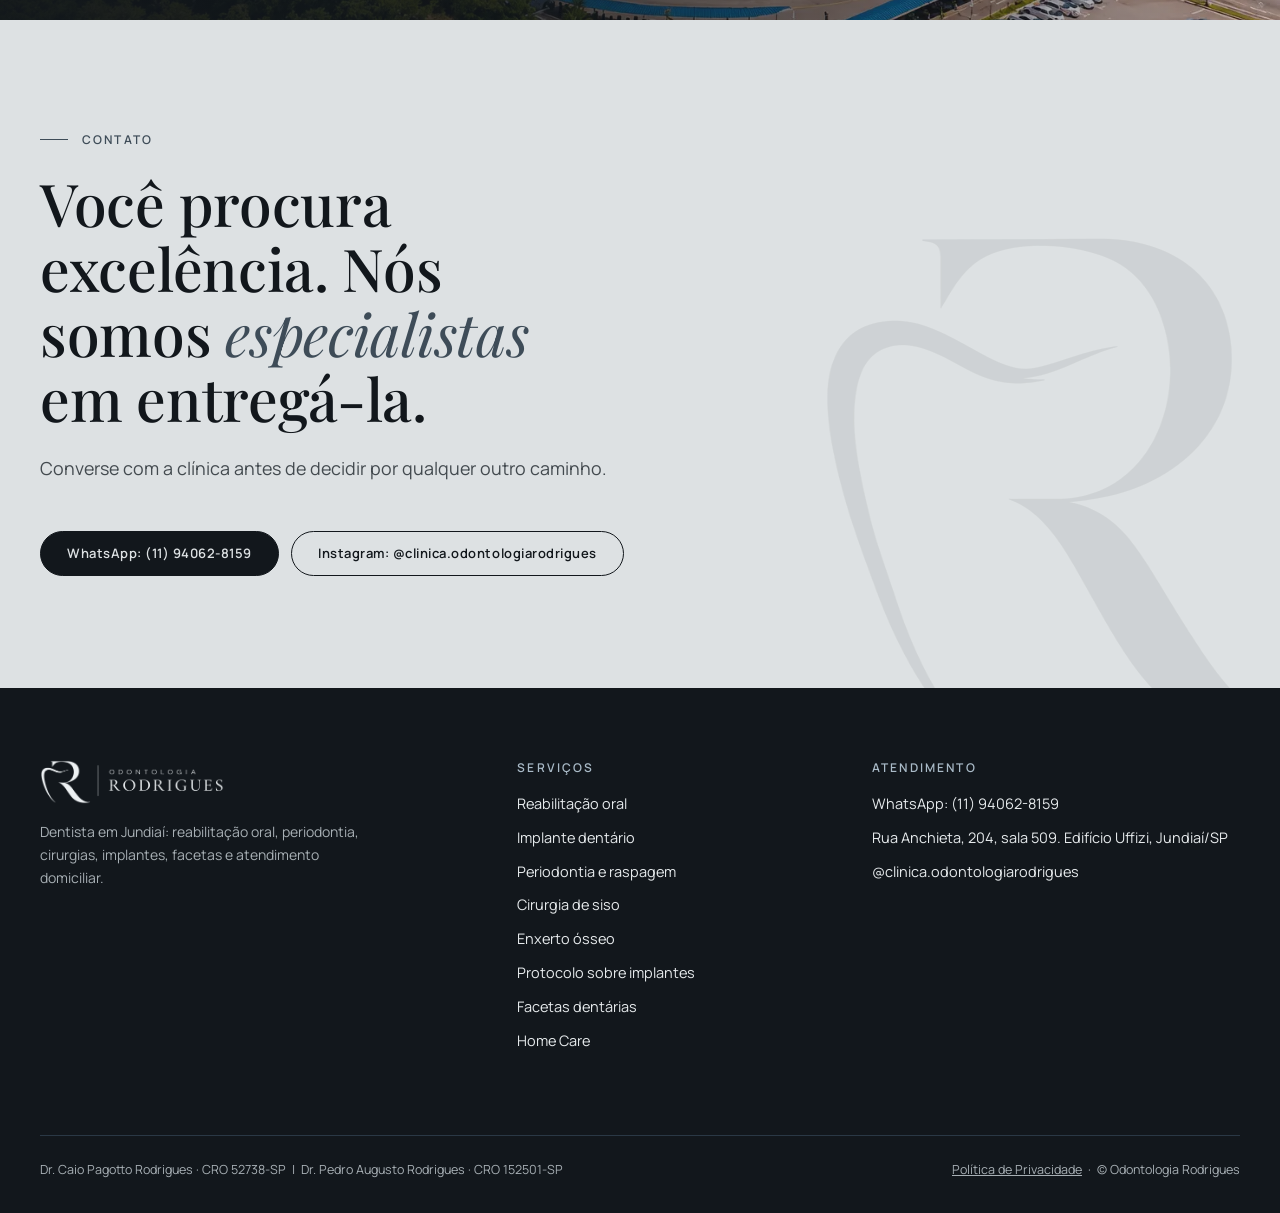
==== commit df317316: "Termos populares nas paginas, nova pagina de implante dentario, Home Care em casas de repouso, regio" ====
--- a/index.html
+++ b/index.html
@@ -4,14 +4,14 @@
 <meta charset="utf-8">
 <meta name="viewport" content="width=device-width,initial-scale=1">
 <title>Dentista em Jundiaí | Odontologia Rodrigues</title>
-<meta name="description" content="Dentista em Jundiaí: reabilitação oral, periodontia, siso, enxerto ósseo, implantes, facetas e atendimento domiciliar, com o Dr. Caio e o Dr. Pedro.">
+<meta name="description" content="Dentista em Jundiaí: implante dentário, dentadura fixa, siso, periodontia, facetas, reabilitação oral e dentista em casa e em casas de repouso, com o Dr. Caio e o Dr. Pedro.">
 <link rel="canonical" href="https://odontologiarodrigues.com.br/">
 <meta name="theme-color" content="#12171c">
 <meta property="og:type" content="website">
 <meta property="og:locale" content="pt_BR">
 <meta property="og:site_name" content="Odontologia Rodrigues">
 <meta property="og:title" content="Dentista em Jundiaí | Odontologia Rodrigues">
-<meta property="og:description" content="Dentista em Jundiaí: reabilitação oral, periodontia, siso, enxerto ósseo, implantes, facetas e atendimento domiciliar, com o Dr. Caio e o Dr. Pedro.">
+<meta property="og:description" content="Dentista em Jundiaí: implante dentário, dentadura fixa, siso, periodontia, facetas, reabilitação oral e dentista em casa e em casas de repouso, com o Dr. Caio e o Dr. Pedro.">
 <meta property="og:url" content="https://odontologiarodrigues.com.br/">
 <meta property="og:image" content="https://odontologiarodrigues.com.br/assets/img/og-image.jpg">
 <meta property="og:image:width" content="1200">
@@ -21,10 +21,10 @@
 <link rel="apple-touch-icon" href="/apple-touch-icon.png">
 <link rel="preload" as="font" type="font/woff2" href="/assets/fonts/playfair-display.woff2" crossorigin>
 <link rel="preload" as="font" type="font/woff2" href="/assets/fonts/manrope.woff2" crossorigin>
-<link rel="stylesheet" href="/assets/site.css?v=mwjlbksg">
-<script type="application/ld+json">{"@context":"https://schema.org","@type":"Dentist","@id":"https://odontologiarodrigues.com.br/#clinica","name":"Odontologia Rodrigues","url":"https://odontologiarodrigues.com.br/","image":"https://odontologiarodrigues.com.br/assets/img/og-image.jpg","logo":"https://odontologiarodrigues.com.br/apple-touch-icon.png","telephone":"+5511940628159","address":{"@type":"PostalAddress","streetAddress":"Rua Anchieta, 204, sala 509","addressLocality":"Jundiaí","addressRegion":"SP","addressCountry":"BR"},"areaServed":{"@type":"City","name":"Jundiaí"},"sameAs":["https://instagram.com/clinica.odontologiarodrigues"],"employee":[{"@type":"Person","name":"Caio Pagotto Rodrigues","jobTitle":"Cirurgião-dentista"},{"@type":"Person","name":"Pedro Augusto Rodrigues","jobTitle":"Cirurgião-dentista"}]}</script>
-<script type="application/ld+json">{"@context":"https://schema.org","@type":"FAQPage","mainEntity":[{"@type":"Question","name":"Como é a primeira consulta?","acceptedAnswer":{"@type":"Answer","text":"Inclui uma avaliação completa da boca, com o tempo necessário para entender o seu caso, ouvir suas dúvidas e explicar as possibilidades. A partir dela, o plano de tratamento é desenhado para você."}},{"@type":"Question","name":"Todo siso precisa ser removido?","acceptedAnswer":{"@type":"Answer","text":"Não. A indicação depende de exame clínico e de imagem, da posição do dente e de sintomas. Quando há risco de inflamação, dor ou dano aos dentes vizinhos, a remoção costuma ser indicada, e casos complexos são planejados com antecedência."}},{"@type":"Question","name":"Para que serve o enxerto ósseo?","acceptedAnswer":{"@type":"Answer","text":"Quando falta osso em uma região, o enxerto repõe esse volume. É uma etapa frequente antes da instalação de implantes, e a necessidade é definida caso a caso."}},{"@type":"Question","name":"O que é um protocolo sobre implantes?","acceptedAnswer":{"@type":"Answer","text":"É uma prótese fixa de arcada completa, apoiada em implantes, que substitui todos os dentes de uma arcada. A indicação depende da avaliação de cada paciente."}},{"@type":"Question","name":"Raspagem e limpeza são a mesma coisa?","acceptedAnswer":{"@type":"Answer","text":"Não. A limpeza trata a superfície dos dentes. A raspagem periodontal alcança a região abaixo da gengiva, onde se acumulam tártaro e bactérias associados à doença periodontal."}},{"@type":"Question","name":"Em quais regiões o atendimento domiciliar é realizado?","acceptedAnswer":{"@type":"Answer","text":"Em Jundiaí e região. Para saber se um endereço é atendido e como solicitar, basta falar com a clínica pelo WhatsApp."}}]}</script>
-<script type="application/ld+json">{"@context":"https://schema.org","@type":"ItemList","name":"Serviços da Odontologia Rodrigues","itemListElement":[{"@type":"ListItem","position":1,"name":"Reabilitação oral","url":"https://odontologiarodrigues.com.br/reabilitacao-oral-jundiai/"},{"@type":"ListItem","position":2,"name":"Periodontia e raspagem","url":"https://odontologiarodrigues.com.br/periodontia-jundiai/"},{"@type":"ListItem","position":3,"name":"Cirurgia de siso","url":"https://odontologiarodrigues.com.br/cirurgia-de-siso-jundiai/"},{"@type":"ListItem","position":4,"name":"Enxerto ósseo","url":"https://odontologiarodrigues.com.br/enxerto-osseo-jundiai/"},{"@type":"ListItem","position":5,"name":"Protocolo sobre implantes","url":"https://odontologiarodrigues.com.br/protocolo-sobre-implantes-jundiai/"},{"@type":"ListItem","position":6,"name":"Facetas dentárias","url":"https://odontologiarodrigues.com.br/facetas-dentarias-jundiai/"},{"@type":"ListItem","position":7,"name":"Dentista a domicílio (Home Care)","url":"https://odontologiarodrigues.com.br/dentista-domiciliar-jundiai/"}]}</script>
+<link rel="stylesheet" href="/assets/site.css?v=mwjlpk36">
+<script type="application/ld+json">{"@context":"https://schema.org","@type":"Dentist","@id":"https://odontologiarodrigues.com.br/#clinica","name":"Odontologia Rodrigues","url":"https://odontologiarodrigues.com.br/","image":"https://odontologiarodrigues.com.br/assets/img/og-image.jpg","logo":"https://odontologiarodrigues.com.br/apple-touch-icon.png","telephone":"+5511940628159","address":{"@type":"PostalAddress","streetAddress":"Rua Anchieta, 204, sala 509","addressLocality":"Jundiaí","addressRegion":"SP","addressCountry":"BR"},"areaServed":[{"@type":"City","name":"Jundiaí"},{"@type":"City","name":"Várzea Paulista"},{"@type":"City","name":"Itupeva"},{"@type":"City","name":"Cabreúva"},{"@type":"City","name":"Louveira"},{"@type":"City","name":"Campo Limpo Paulista"},{"@type":"City","name":"Vinhedo"}],"sameAs":["https://instagram.com/clinica.odontologiarodrigues"],"employee":[{"@type":"Person","name":"Caio Pagotto Rodrigues","jobTitle":"Cirurgião-dentista"},{"@type":"Person","name":"Pedro Augusto Rodrigues","jobTitle":"Cirurgião-dentista"}]}</script>
+<script type="application/ld+json">{"@context":"https://schema.org","@type":"FAQPage","mainEntity":[{"@type":"Question","name":"Como é a primeira consulta?","acceptedAnswer":{"@type":"Answer","text":"Inclui uma avaliação completa da boca, com o tempo necessário para entender o seu caso, ouvir suas dúvidas e explicar as possibilidades. A partir dela, o plano de tratamento é desenhado para você."}},{"@type":"Question","name":"Dentadura fixa e protocolo são a mesma coisa?","acceptedAnswer":{"@type":"Answer","text":"Sim. É uma prótese fixa de arcada completa apoiada em implantes. \"Protocolo\" é o termo dos dentistas, e \"dentadura fixa\" é como muita gente chama. A indicação depende da avaliação de cada paciente."}},{"@type":"Question","name":"Todo siso precisa ser removido?","acceptedAnswer":{"@type":"Answer","text":"Não. A indicação depende de exame clínico e de imagem, da posição do dente e de sintomas. Quando há risco de inflamação, dor ou dano aos dentes vizinhos, a remoção costuma ser indicada, e casos complexos são planejados com antecedência."}},{"@type":"Question","name":"Falta de osso impede o implante?","acceptedAnswer":{"@type":"Answer","text":"Nem sempre. Quando falta osso, o enxerto ósseo repõe o volume, e é uma etapa frequente antes dos implantes. A tomografia mostra o que é preciso em cada caso."}},{"@type":"Question","name":"Gengiva inflamada ou dente mole tem tratamento?","acceptedAnswer":{"@type":"Answer","text":"Sim, e quanto antes a avaliação acontece, mais opções existem. A periodontia trata as gengivas e os tecidos que sustentam o dente, e a raspagem alcança a região abaixo da gengiva."}},{"@type":"Question","name":"Lentes de contato dentais e facetas são a mesma coisa?","acceptedAnswer":{"@type":"Answer","text":"As lentes são facetas muito finas, que exigem pouco ou nenhum desgaste. A indicação depende do formato dos dentes e do resultado desejado."}},{"@type":"Question","name":"Existe dentista que atende em casa e em casas de repouso?","acceptedAnswer":{"@type":"Answer","text":"Sim. O Home Care leva o atendimento até a casa do paciente ou até casas de repouso, em Jundiaí e região. Para saber se um endereço é atendido e como solicitar, basta falar com a clínica pelo WhatsApp."}},{"@type":"Question","name":"A clínica atende pacientes de outras cidades?","acceptedAnswer":{"@type":"Answer","text":"Sim. Recebemos pacientes de Jundiaí e de cidades vizinhas, como Várzea Paulista, Itupeva, Cabreúva, Louveira, Campo Limpo Paulista e Vinhedo."}}]}</script>
+<script type="application/ld+json">{"@context":"https://schema.org","@type":"ItemList","name":"Serviços da Odontologia Rodrigues","itemListElement":[{"@type":"ListItem","position":1,"name":"Reabilitação oral","url":"https://odontologiarodrigues.com.br/reabilitacao-oral-jundiai/"},{"@type":"ListItem","position":2,"name":"Implante dentário","url":"https://odontologiarodrigues.com.br/implante-dentario-jundiai/"},{"@type":"ListItem","position":3,"name":"Periodontia e raspagem","url":"https://odontologiarodrigues.com.br/periodontia-jundiai/"},{"@type":"ListItem","position":4,"name":"Cirurgia de siso","url":"https://odontologiarodrigues.com.br/cirurgia-de-siso-jundiai/"},{"@type":"ListItem","position":5,"name":"Enxerto ósseo","url":"https://odontologiarodrigues.com.br/enxerto-osseo-jundiai/"},{"@type":"ListItem","position":6,"name":"Protocolo sobre implantes","url":"https://odontologiarodrigues.com.br/protocolo-sobre-implantes-jundiai/"},{"@type":"ListItem","position":7,"name":"Facetas dentárias","url":"https://odontologiarodrigues.com.br/facetas-dentarias-jundiai/"},{"@type":"ListItem","position":8,"name":"Dentista a domicílio (Home Care)","url":"https://odontologiarodrigues.com.br/dentista-domiciliar-jundiai/"}]}</script>
 <script>
   /* IDs do Google. Enquanto vazio, nenhuma tag carrega e o aviso de cookies nao aparece. */
   window.RODRIGUES_TRACKING = { gtmId: "", gtagId: "G-LYC09SLQG9", adsId: "AW-18565728558", whatsappConversionLabel: "AabSCI_A1LYdEK6S6pRF" };
@@ -81,12 +81,13 @@
       </div>
       <div class="tiles">
         <a class="tile" href="/reabilitacao-oral-jundiai/"><figure><img src="/assets/img/card-reabilitacao.webp" width="900" height="675" loading="lazy" decoding="async" alt="Dentista em atendimento no consultório, de perfil, diante da janela"></figure><div class="tile-body"><h3>Reabilitação oral</h3><p>Recuperar função, estrutura e estética da boca como um conjunto, com planejamento de longo prazo.</p><span class="more">Saiba mais</span></div></a>
-        <a class="tile" href="/periodontia-jundiai/"><figure><img src="/assets/img/card-periodontia.webp" width="900" height="675" loading="lazy" decoding="async" alt="Cadeira odontológica em ambiente clínico claro"></figure><div class="tile-body"><h3>Periodontia e raspagem</h3><p>Cuidado das gengivas e dos tecidos que sustentam os dentes, com raspagem e manutenção regular.</p><span class="more">Saiba mais</span></div></a>
+        <a class="tile" href="/implante-dentario-jundiai/"><figure><img src="/assets/img/card-implante.webp" width="900" height="675" loading="lazy" decoding="async" alt="Modelo de corte de um implante dentário entre dois dentes, sobre ardósia"><span class="tag">Imagem ilustrativa</span></figure><div class="tile-body"><h3>Implante dentário</h3><p>Reposição de dentes com implantes, com avaliação por tomografia e planejamento individual.</p><span class="more">Saiba mais</span></div></a>
+        <a class="tile" href="/periodontia-jundiai/"><figure><img src="/assets/img/card-periodontia.webp" width="900" height="675" loading="lazy" decoding="async" alt="Cadeira odontológica em ambiente clínico claro"></figure><div class="tile-body"><h3>Periodontia e raspagem</h3><p>Para gengiva inflamada, sangramento e dente mole: cuidado dos tecidos que sustentam os dentes.</p><span class="more">Saiba mais</span></div></a>
         <a class="tile" href="/cirurgia-de-siso-jundiai/"><figure><img src="/assets/img/card-siso.webp" width="900" height="675" loading="lazy" decoding="async" alt="Instrumentos odontológicos de aço organizados sobre bancada branca"></figure><div class="tile-body"><h3>Cirurgia de siso</h3><p>Remoção de sisos inclusos ou de difícil acesso, com planejamento prévio de cada caso.</p><span class="more">Saiba mais</span></div></a>
         <a class="tile" href="/enxerto-osseo-jundiai/"><figure><img src="/assets/img/card-enxerto.webp" width="900" height="675" loading="lazy" decoding="async" alt="Modelo anatômico de mandíbula e instrumentos odontológicos sobre ardósia"><span class="tag">Imagem ilustrativa</span></figure><div class="tile-body"><h3>Enxerto ósseo</h3><p>Reconstrução do volume ósseo quando necessário, muitas vezes como etapa anterior aos implantes.</p><span class="more">Saiba mais</span></div></a>
-        <a class="tile" href="/protocolo-sobre-implantes-jundiai/"><figure><img src="/assets/img/card-protocolo.webp" width="900" height="675" loading="lazy" decoding="async" alt="Planejamento de implante em exame de tomografia no computador do consultório"></figure><div class="tile-body"><h3>Protocolo sobre implantes</h3><p>Prótese fixa apoiada em implantes para repor todos os dentes de uma arcada.</p><span class="more">Saiba mais</span></div></a>
-        <a class="tile" href="/facetas-dentarias-jundiai/"><figure><img src="/assets/img/card-facetas.webp" width="900" height="675" loading="lazy" decoding="async" alt="Peças de cerâmica para facetas dentárias ao lado de uma escala de cor"><span class="tag">Imagem ilustrativa</span></figure><div class="tile-body"><h3>Facetas dentárias</h3><p>Finas lâminas sobre os dentes para harmonizar forma, cor e alinhamento de maneira natural.</p><span class="more">Saiba mais</span></div></a>
-        <a class="tile" href="/dentista-domiciliar-jundiai/"><figure><img src="/assets/img/card-homecare.webp" width="900" height="675" loading="lazy" decoding="async" alt="Ilustração de atendimento odontológico domiciliar a uma paciente idosa"><span class="tag">Imagem ilustrativa</span></figure><div class="tile-body"><h3>Dentista a domicílio (Home Care)</h3><p>Atendimento odontológico em casa para pacientes com dificuldade de locomoção, idosos e acamados.</p><span class="more">Saiba mais</span></div></a>
+        <a class="tile" href="/protocolo-sobre-implantes-jundiai/"><figure><img src="/assets/img/card-protocolo.webp" width="900" height="675" loading="lazy" decoding="async" alt="Planejamento de implante em exame de tomografia no computador do consultório"></figure><div class="tile-body"><h3>Protocolo sobre implantes</h3><p>Dentadura fixa apoiada em implantes para repor todos os dentes de uma arcada.</p><span class="more">Saiba mais</span></div></a>
+        <a class="tile" href="/facetas-dentarias-jundiai/"><figure><img src="/assets/img/card-facetas.webp" width="900" height="675" loading="lazy" decoding="async" alt="Peças de cerâmica para facetas dentárias ao lado de uma escala de cor"><span class="tag">Imagem ilustrativa</span></figure><div class="tile-body"><h3>Facetas dentárias</h3><p>Facetas e lentes de contato dentais para melhorar o sorriso, com forma, cor e alinhamento naturais.</p><span class="more">Saiba mais</span></div></a>
+        <a class="tile" href="/dentista-domiciliar-jundiai/"><figure><img src="/assets/img/card-homecare.webp" width="900" height="675" loading="lazy" decoding="async" alt="Ilustração de atendimento odontológico domiciliar a uma paciente idosa"><span class="tag">Imagem ilustrativa</span></figure><div class="tile-body"><h3>Dentista a domicílio (Home Care)</h3><p>Dentista em casa e em casas de repouso, para idosos, acamados e pessoas com dificuldade de locomoção.</p><span class="more">Saiba mais</span></div></a>
         <div class="tile cta" data-theme="dark"><div class="tile-body"><h3>Não achou o que procura?</h3><p>Fale com a clínica pelo WhatsApp e conte o que você precisa.</p><a class="btn" href="https://wa.me/5511940628159" target="_blank" rel="noopener">Agendar consulta</a></div></div>
       </div>
     </div>
@@ -134,7 +135,7 @@
       <div>
         <span class="eyebrow">Como chegar</span>
         <h2 class="d-lg">Venha nos <em>visitar</em>.</h2>
-        <p class="lede">A clínica fica no centro de Jundiaí, em um edifício com estacionamento e manobrista.</p>
+        <p class="lede">A clínica fica no centro de Jundiaí, em um edifício com estacionamento e manobrista. Recebemos pacientes de Jundiaí e de cidades vizinhas, como Várzea Paulista, Itupeva, Cabreúva, Louveira, Campo Limpo Paulista e Vinhedo.</p>
         <div class="map-info">
           <div><strong>Endereço</strong>Rua Anchieta, 204, sala 509 (5º andar), Edifício Uffizi, Jundiaí/SP.</div>
           <div><strong>Estacionamento</strong>O prédio tem estacionamento e manobrista no local.</div>
@@ -192,11 +193,13 @@
       </div>
       <div class="faq">
         <details><summary>Como é a primeira consulta?</summary><p>Inclui uma avaliação completa da boca, com o tempo necessário para entender o seu caso, ouvir suas dúvidas e explicar as possibilidades. A partir dela, o plano de tratamento é desenhado para você.</p></details>
+        <details><summary>Dentadura fixa e protocolo são a mesma coisa?</summary><p>Sim. É uma prótese fixa de arcada completa apoiada em implantes. "Protocolo" é o termo dos dentistas, e "dentadura fixa" é como muita gente chama. A indicação depende da avaliação de cada paciente.</p></details>
         <details><summary>Todo siso precisa ser removido?</summary><p>Não. A indicação depende de exame clínico e de imagem, da posição do dente e de sintomas. Quando há risco de inflamação, dor ou dano aos dentes vizinhos, a remoção costuma ser indicada, e casos complexos são planejados com antecedência.</p></details>
-        <details><summary>Para que serve o enxerto ósseo?</summary><p>Quando falta osso em uma região, o enxerto repõe esse volume. É uma etapa frequente antes da instalação de implantes, e a necessidade é definida caso a caso.</p></details>
-        <details><summary>O que é um protocolo sobre implantes?</summary><p>É uma prótese fixa de arcada completa, apoiada em implantes, que substitui todos os dentes de uma arcada. A indicação depende da avaliação de cada paciente.</p></details>
-        <details><summary>Raspagem e limpeza são a mesma coisa?</summary><p>Não. A limpeza trata a superfície dos dentes. A raspagem periodontal alcança a região abaixo da gengiva, onde se acumulam tártaro e bactérias associados à doença periodontal.</p></details>
-        <details><summary>Em quais regiões o atendimento domiciliar é realizado?</summary><p>Em Jundiaí e região. Para saber se um endereço é atendido e como solicitar, basta falar com a clínica pelo WhatsApp.</p></details>
+        <details><summary>Falta de osso impede o implante?</summary><p>Nem sempre. Quando falta osso, o enxerto ósseo repõe o volume, e é uma etapa frequente antes dos implantes. A tomografia mostra o que é preciso em cada caso.</p></details>
+        <details><summary>Gengiva inflamada ou dente mole tem tratamento?</summary><p>Sim, e quanto antes a avaliação acontece, mais opções existem. A periodontia trata as gengivas e os tecidos que sustentam o dente, e a raspagem alcança a região abaixo da gengiva.</p></details>
+        <details><summary>Lentes de contato dentais e facetas são a mesma coisa?</summary><p>As lentes são facetas muito finas, que exigem pouco ou nenhum desgaste. A indicação depende do formato dos dentes e do resultado desejado.</p></details>
+        <details><summary>Existe dentista que atende em casa e em casas de repouso?</summary><p>Sim. O Home Care leva o atendimento até a casa do paciente ou até casas de repouso, em Jundiaí e região. Para saber se um endereço é atendido e como solicitar, basta falar com a clínica pelo WhatsApp.</p></details>
+        <details><summary>A clínica atende pacientes de outras cidades?</summary><p>Sim. Recebemos pacientes de Jundiaí e de cidades vizinhas, como Várzea Paulista, Itupeva, Cabreúva, Louveira, Campo Limpo Paulista e Vinhedo.</p></details>
       </div>
     </div>
   </section>
@@ -242,6 +245,7 @@
         <h4>Serviços</h4>
         <ul>
           <li><a href="/reabilitacao-oral-jundiai/">Reabilitação oral</a></li>
+          <li><a href="/implante-dentario-jundiai/">Implante dentário</a></li>
           <li><a href="/periodontia-jundiai/">Periodontia e raspagem</a></li>
           <li><a href="/cirurgia-de-siso-jundiai/">Cirurgia de siso</a></li>
           <li><a href="/enxerto-osseo-jundiai/">Enxerto ósseo</a></li>
@@ -274,6 +278,6 @@
     <button type="button" class="btn" data-cookie="aceitar">Aceitar</button>
   </div>
 </div>
-<script src="/assets/site.js?v=mwjlbksg" defer></script>
+<script src="/assets/site.js?v=mwjlpk36" defer></script>
 </body>
 </html>
--- a/assets/site.css
+++ b/assets/site.css
@@ -281,7 +281,7 @@
   @media (max-width:900px){ #hero .hero-copy{max-width:none;} #hero .hero-copy .lede{max-width:none;} }
 
   /* cards de servico com foto (mesmo tamanho) */
-  .tiles{display:grid;grid-template-columns:repeat(4,1fr);gap:var(--space-5);}
+  .tiles{display:grid;grid-template-columns:repeat(3,1fr);gap:var(--space-5);}
   .tile{display:flex;flex-direction:column;text-decoration:none;color:inherit;border:1px solid rgba(18,23,28,.16);border-radius:var(--radius-sm);overflow:hidden;background:rgba(255,255,255,.35);transition:transform .25s ease,box-shadow .25s ease,border-color .25s ease;}
   .tile:hover,.tile:focus-visible{transform:translateY(-4px);box-shadow:var(--shadow-lift);border-color:var(--accent);}
   .tile figure{position:relative;margin:0;aspect-ratio:4/3;overflow:hidden;background:var(--fog);}
@@ -299,8 +299,8 @@
   .tile.cta h3{font-size:1.5rem;}
   .tile.cta p{color:#a7afb4;}
   .tile.cta .btn{align-self:flex-start;margin-top:var(--space-3);}
-  @media (max-width:1180px){ .tiles{grid-template-columns:repeat(2,1fr);} }
-  @media (max-width:620px){ .tiles{grid-template-columns:1fr;} }
+  @media (max-width:980px){ .tiles{grid-template-columns:repeat(2,1fr);} .tile.cta{grid-column:span 2;} }
+  @media (max-width:620px){ .tiles{grid-template-columns:1fr;} .tile.cta{grid-column:auto;} }
 
   /* quem somos: cards com detalhes no hover */
   .who-grid{display:grid;grid-template-columns:1fr 1fr;gap:var(--space-6);margin-top:var(--space-7);}
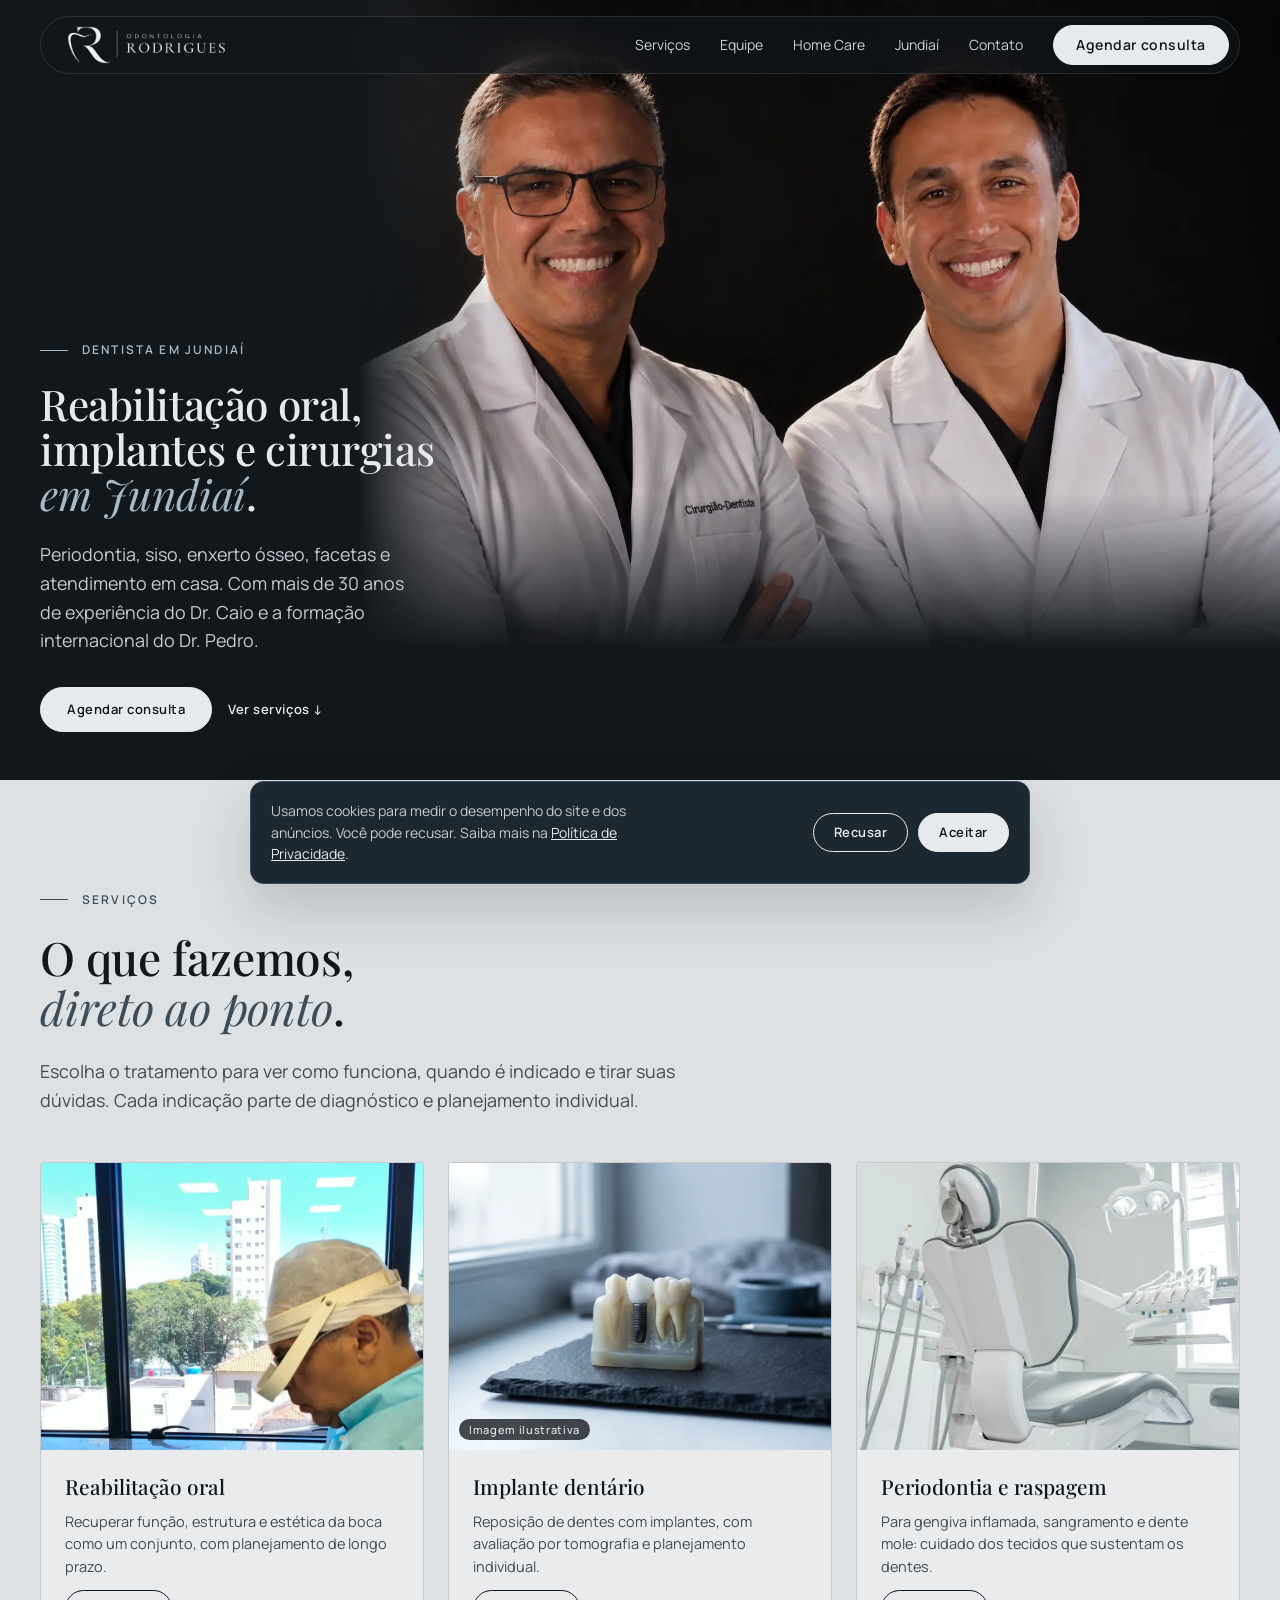
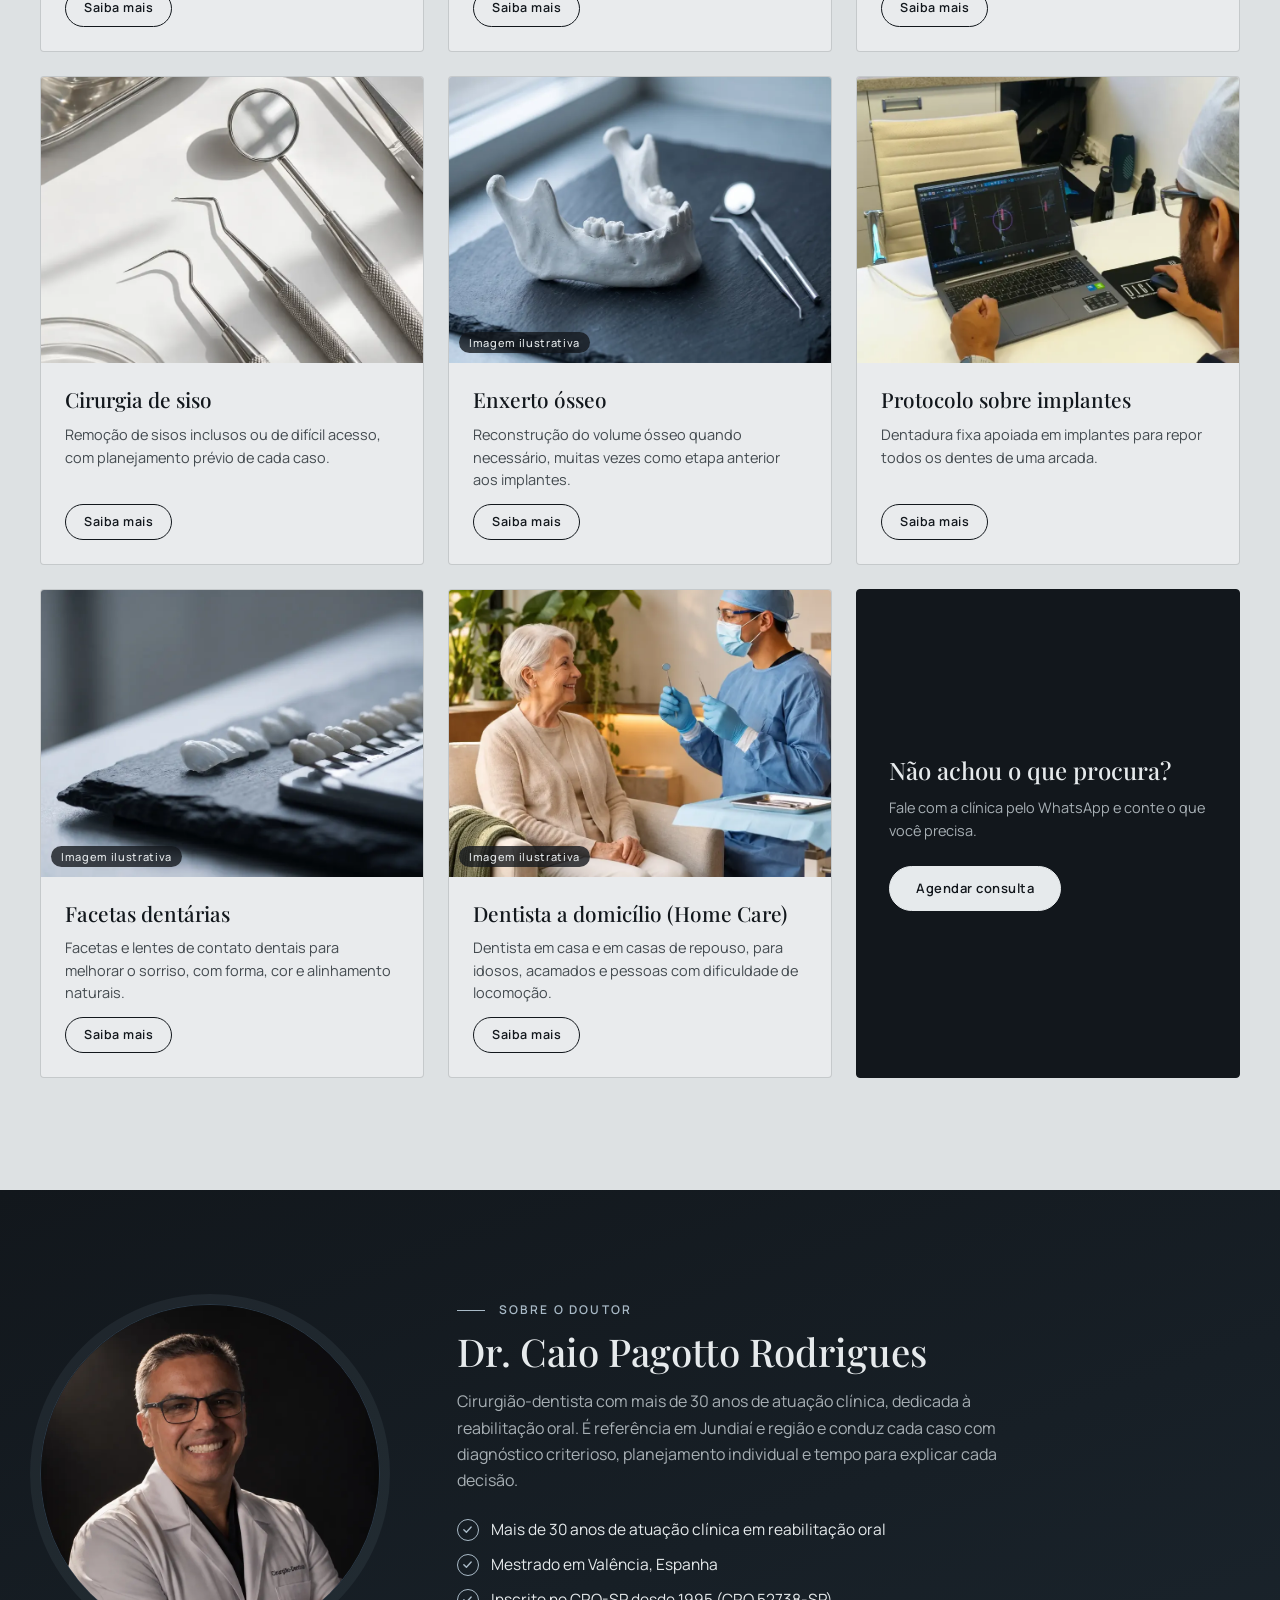
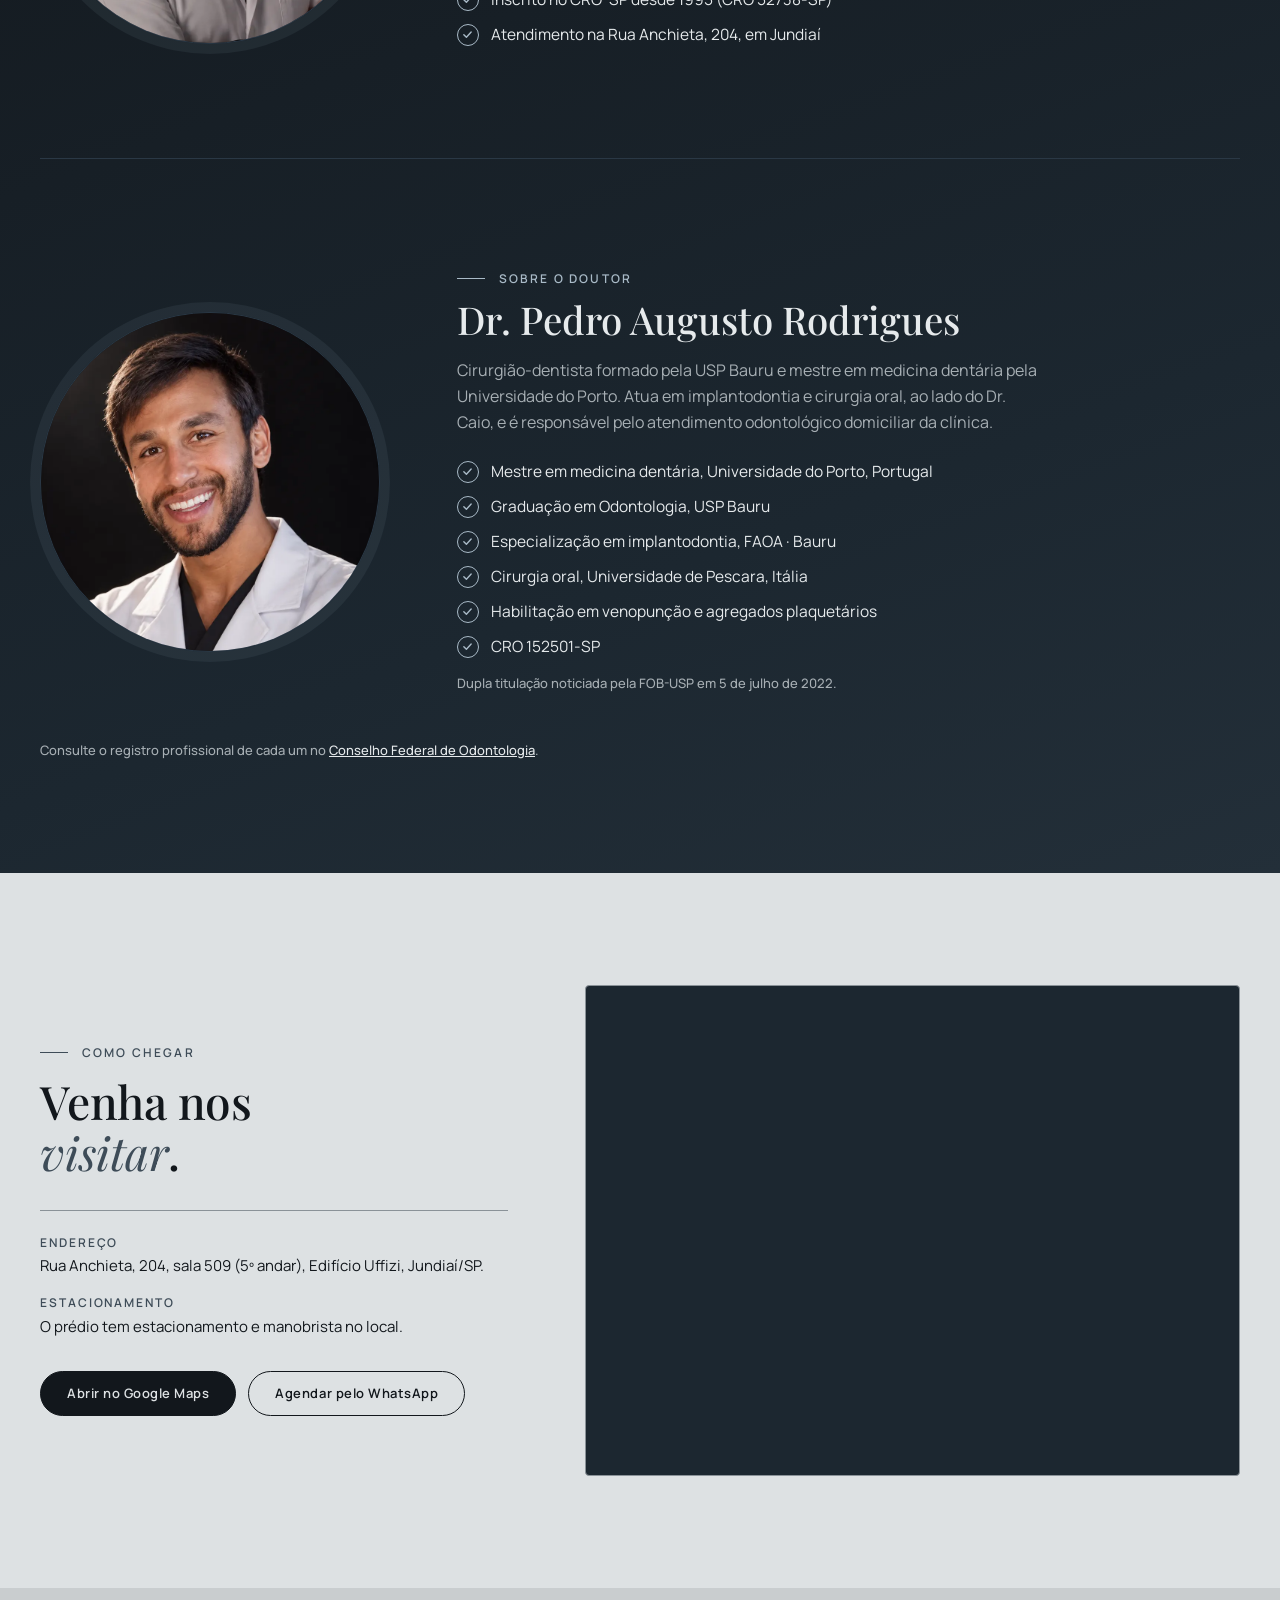
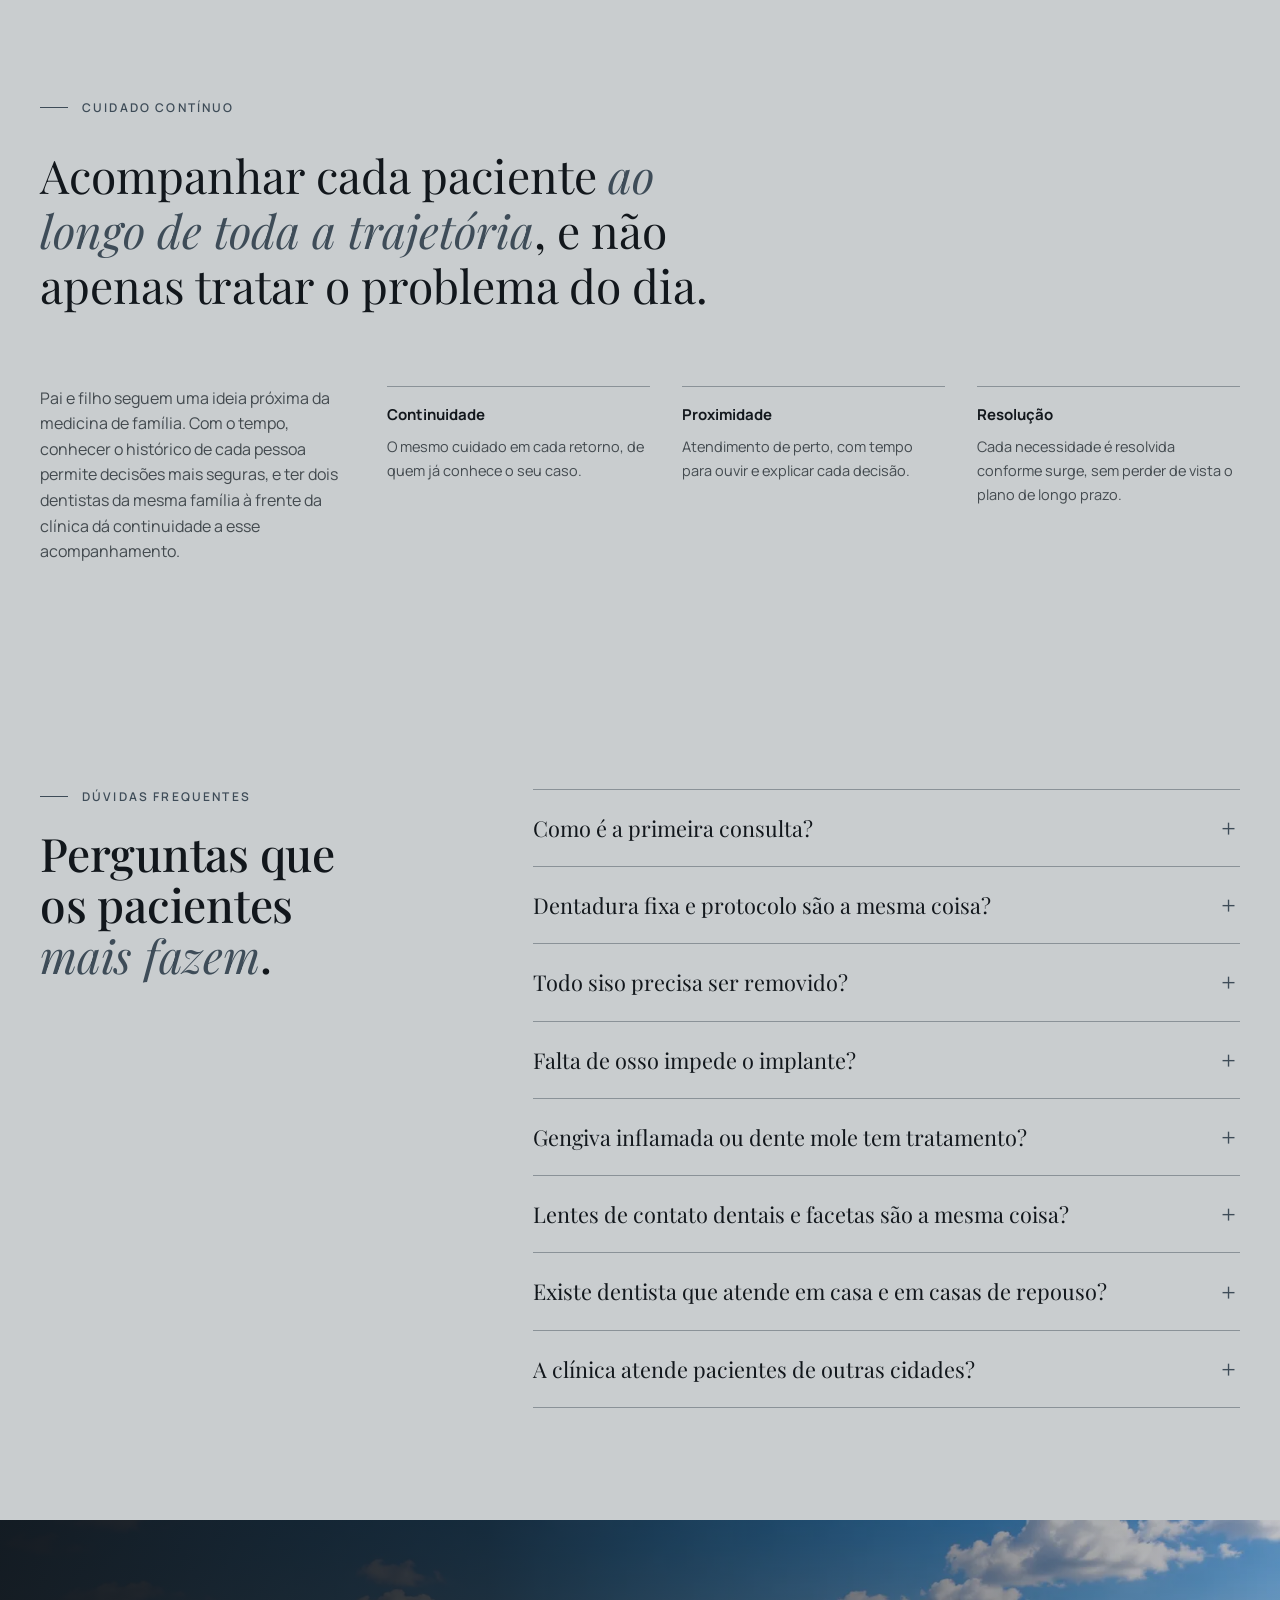
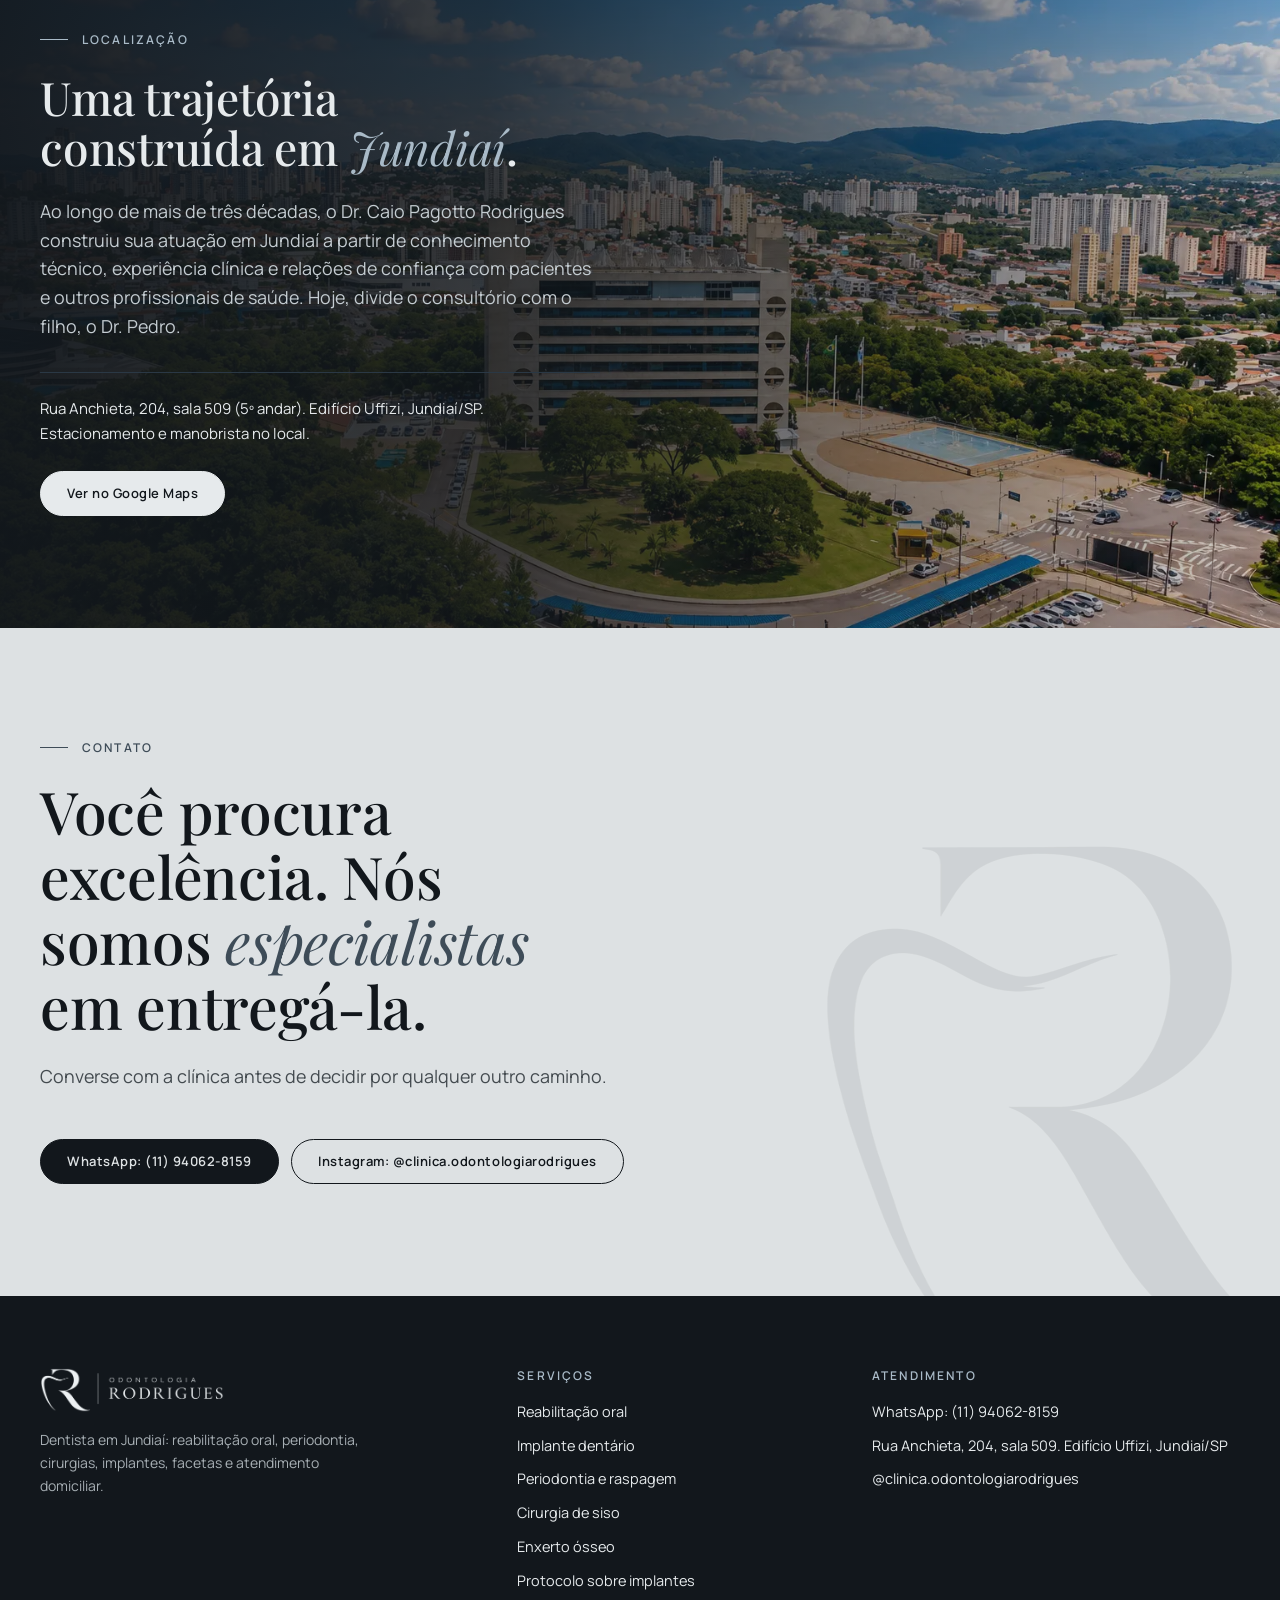
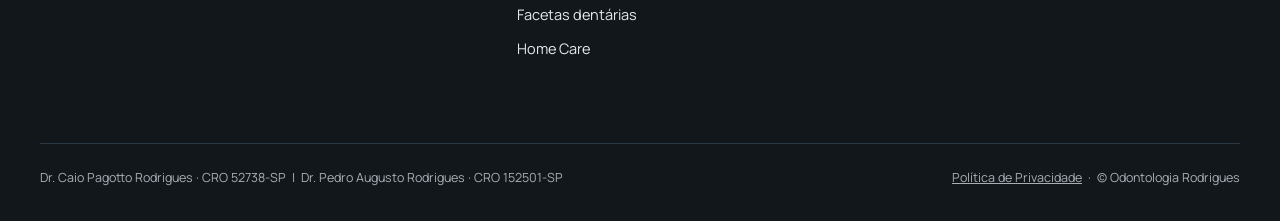
==== commit ec91b933: "Remove faixa de credenciais do hero, texto do mapa e secao Metodo; cards compactos no celular Co-Aut" ====
--- a/index.html
+++ b/index.html
@@ -21,7 +21,7 @@
 <link rel="apple-touch-icon" href="/apple-touch-icon.png">
 <link rel="preload" as="font" type="font/woff2" href="/assets/fonts/playfair-display.woff2" crossorigin>
 <link rel="preload" as="font" type="font/woff2" href="/assets/fonts/manrope.woff2" crossorigin>
-<link rel="stylesheet" href="/assets/site.css?v=mwjlpk36">
+<link rel="stylesheet" href="/assets/site.css?v=mwjmd9sy">
 <script type="application/ld+json">{"@context":"https://schema.org","@type":"Dentist","@id":"https://odontologiarodrigues.com.br/#clinica","name":"Odontologia Rodrigues","url":"https://odontologiarodrigues.com.br/","image":"https://odontologiarodrigues.com.br/assets/img/og-image.jpg","logo":"https://odontologiarodrigues.com.br/apple-touch-icon.png","telephone":"+5511940628159","address":{"@type":"PostalAddress","streetAddress":"Rua Anchieta, 204, sala 509","addressLocality":"Jundiaí","addressRegion":"SP","addressCountry":"BR"},"areaServed":[{"@type":"City","name":"Jundiaí"},{"@type":"City","name":"Várzea Paulista"},{"@type":"City","name":"Itupeva"},{"@type":"City","name":"Cabreúva"},{"@type":"City","name":"Louveira"},{"@type":"City","name":"Campo Limpo Paulista"},{"@type":"City","name":"Vinhedo"}],"sameAs":["https://instagram.com/clinica.odontologiarodrigues"],"employee":[{"@type":"Person","name":"Caio Pagotto Rodrigues","jobTitle":"Cirurgião-dentista"},{"@type":"Person","name":"Pedro Augusto Rodrigues","jobTitle":"Cirurgião-dentista"}]}</script>
 <script type="application/ld+json">{"@context":"https://schema.org","@type":"FAQPage","mainEntity":[{"@type":"Question","name":"Como é a primeira consulta?","acceptedAnswer":{"@type":"Answer","text":"Inclui uma avaliação completa da boca, com o tempo necessário para entender o seu caso, ouvir suas dúvidas e explicar as possibilidades. A partir dela, o plano de tratamento é desenhado para você."}},{"@type":"Question","name":"Dentadura fixa e protocolo são a mesma coisa?","acceptedAnswer":{"@type":"Answer","text":"Sim. É uma prótese fixa de arcada completa apoiada em implantes. \"Protocolo\" é o termo dos dentistas, e \"dentadura fixa\" é como muita gente chama. A indicação depende da avaliação de cada paciente."}},{"@type":"Question","name":"Todo siso precisa ser removido?","acceptedAnswer":{"@type":"Answer","text":"Não. A indicação depende de exame clínico e de imagem, da posição do dente e de sintomas. Quando há risco de inflamação, dor ou dano aos dentes vizinhos, a remoção costuma ser indicada, e casos complexos são planejados com antecedência."}},{"@type":"Question","name":"Falta de osso impede o implante?","acceptedAnswer":{"@type":"Answer","text":"Nem sempre. Quando falta osso, o enxerto ósseo repõe o volume, e é uma etapa frequente antes dos implantes. A tomografia mostra o que é preciso em cada caso."}},{"@type":"Question","name":"Gengiva inflamada ou dente mole tem tratamento?","acceptedAnswer":{"@type":"Answer","text":"Sim, e quanto antes a avaliação acontece, mais opções existem. A periodontia trata as gengivas e os tecidos que sustentam o dente, e a raspagem alcança a região abaixo da gengiva."}},{"@type":"Question","name":"Lentes de contato dentais e facetas são a mesma coisa?","acceptedAnswer":{"@type":"Answer","text":"As lentes são facetas muito finas, que exigem pouco ou nenhum desgaste. A indicação depende do formato dos dentes e do resultado desejado."}},{"@type":"Question","name":"Existe dentista que atende em casa e em casas de repouso?","acceptedAnswer":{"@type":"Answer","text":"Sim. O Home Care leva o atendimento até a casa do paciente ou até casas de repouso, em Jundiaí e região. Para saber se um endereço é atendido e como solicitar, basta falar com a clínica pelo WhatsApp."}},{"@type":"Question","name":"A clínica atende pacientes de outras cidades?","acceptedAnswer":{"@type":"Answer","text":"Sim. Recebemos pacientes de Jundiaí e de cidades vizinhas, como Várzea Paulista, Itupeva, Cabreúva, Louveira, Campo Limpo Paulista e Vinhedo."}}]}</script>
 <script type="application/ld+json">{"@context":"https://schema.org","@type":"ItemList","name":"Serviços da Odontologia Rodrigues","itemListElement":[{"@type":"ListItem","position":1,"name":"Reabilitação oral","url":"https://odontologiarodrigues.com.br/reabilitacao-oral-jundiai/"},{"@type":"ListItem","position":2,"name":"Implante dentário","url":"https://odontologiarodrigues.com.br/implante-dentario-jundiai/"},{"@type":"ListItem","position":3,"name":"Periodontia e raspagem","url":"https://odontologiarodrigues.com.br/periodontia-jundiai/"},{"@type":"ListItem","position":4,"name":"Cirurgia de siso","url":"https://odontologiarodrigues.com.br/cirurgia-de-siso-jundiai/"},{"@type":"ListItem","position":5,"name":"Enxerto ósseo","url":"https://odontologiarodrigues.com.br/enxerto-osseo-jundiai/"},{"@type":"ListItem","position":6,"name":"Protocolo sobre implantes","url":"https://odontologiarodrigues.com.br/protocolo-sobre-implantes-jundiai/"},{"@type":"ListItem","position":7,"name":"Facetas dentárias","url":"https://odontologiarodrigues.com.br/facetas-dentarias-jundiai/"},{"@type":"ListItem","position":8,"name":"Dentista a domicílio (Home Care)","url":"https://odontologiarodrigues.com.br/dentista-domiciliar-jundiai/"}]}</script>
@@ -63,11 +63,6 @@
             <a class="link" href="#servicos">Ver serviços &darr;</a>
           </div>
         </div>
-        <div class="hero-creds">
-          <div><span class="eyebrow">Dr. Caio</span><p>Mais de 30 anos de atuação. Mestrado em Valência, Espanha.</p></div>
-          <div><span class="eyebrow">Dr. Pedro</span><p>Mestre em medicina dentária pela Universidade do Porto, Portugal.</p></div>
-          <div><span class="eyebrow">Jundiaí</span><p>Rua Anchieta, 204, 5º andar. Edifício Uffizi, com estacionamento e manobrista.</p></div>
-        </div>
       </div>
     </div>
   </section>
@@ -135,7 +130,6 @@
       <div>
         <span class="eyebrow">Como chegar</span>
         <h2 class="d-lg">Venha nos <em>visitar</em>.</h2>
-        <p class="lede">A clínica fica no centro de Jundiaí, em um edifício com estacionamento e manobrista. Recebemos pacientes de Jundiaí e de cidades vizinhas, como Várzea Paulista, Itupeva, Cabreúva, Louveira, Campo Limpo Paulista e Vinhedo.</p>
         <div class="map-info">
           <div><strong>Endereço</strong>Rua Anchieta, 204, sala 509 (5º andar), Edifício Uffizi, Jundiaí/SP.</div>
           <div><strong>Estacionamento</strong>O prédio tem estacionamento e manobrista no local.</div>
@@ -146,29 +140,6 @@
         </div>
       </div>
       <div class="map-box"><iframe src="https://www.google.com/maps?q=Rua+Anchieta+204+Jundia%C3%AD+SP&amp;output=embed" title="Mapa da Odontologia Rodrigues, Rua Anchieta, 204, Jundiaí" loading="lazy" referrerpolicy="no-referrer-when-downgrade" allowfullscreen></iframe></div>
-    </div>
-  </section>
-
-  <section id="metodo" class="grad" data-theme="dark">
-    <div class="wrap met-grid">
-      <div>
-        <span class="eyebrow">Método</span>
-        <h2 class="d-lg">Entender, planejar e <em>executar</em>.</h2>
-        <p class="lede">Um tratamento bem conduzido começa muito antes do procedimento: na compreensão precisa de cada caso.</p>
-        <ol class="met-steps">
-          <li><span class="n">01</span><div><h3>Diagnóstico</h3><p>Antes de tratar, é preciso compreender. Cada decisão começa com uma avaliação criteriosa do caso.</p></div></li>
-          <li><span class="n">02</span><div><h3>Planejamento</h3><p>Diferentes possibilidades são analisadas para definir uma abordagem individualizada, clara e tecnicamente fundamentada.</p></div></li>
-          <li><span class="n">03</span><div><h3>Precisão</h3><p>A execução cuidadosa de cada etapa busca equilíbrio entre função, estética e longevidade.</p></div></li>
-        </ol>
-      </div>
-      <div class="mosaic" aria-label="Imagens do consultório">
-        <figure class="m1"><img src="/assets/img/planejamento-1000.webp" width="1000" height="750" loading="lazy" decoding="async" alt="Planejamento de implante em exame de tomografia no computador do consultório"></figure>
-        <figure class="m2"><img src="/assets/img/laboratorio-900.webp" width="900" height="1200" loading="lazy" decoding="async" alt="Dentista em atendimento no consultório, de perfil, diante da janela"></figure>
-        <figure class="m3"><img src="/assets/img/card-siso.webp" width="900" height="675" loading="lazy" decoding="async" alt="Instrumentos odontológicos de aço organizados sobre bancada branca"></figure>
-        <span class="pill p1">Diagnóstico</span>
-        <span class="pill p2">Planejamento</span>
-        <span class="pill p3">Precisão</span>
-      </div>
     </div>
   </section>
 
@@ -278,6 +249,6 @@
     <button type="button" class="btn" data-cookie="aceitar">Aceitar</button>
   </div>
 </div>
-<script src="/assets/site.js?v=mwjlpk36" defer></script>
+<script src="/assets/site.js?v=mwjmd9sy" defer></script>
 </body>
 </html>
--- a/assets/site.css
+++ b/assets/site.css
@@ -300,7 +300,21 @@
   .tile.cta p{color:#a7afb4;}
   .tile.cta .btn{align-self:flex-start;margin-top:var(--space-3);}
   @media (max-width:980px){ .tiles{grid-template-columns:repeat(2,1fr);} .tile.cta{grid-column:span 2;} }
-  @media (max-width:620px){ .tiles{grid-template-columns:1fr;} .tile.cta{grid-column:auto;} }
+  @media (max-width:620px){
+    .tiles{grid-template-columns:1fr;gap:12px;}
+    .tile{flex-direction:row;align-items:stretch;}
+    .tile:hover,.tile:focus-visible{transform:none;}
+    .tile figure{flex:none;width:108px;aspect-ratio:auto;min-height:108px;}
+    .tile .tag{left:6px;bottom:6px;padding:3px 6px;font-size:9px;}
+    .tile-body{padding:12px 14px;gap:4px;justify-content:center;}
+    .tile h3{font-size:1.1rem;display:flex;align-items:center;justify-content:space-between;gap:8px;}
+    .tile h3::after{content:"→";font:400 18px/1 var(--font-sans);color:var(--accent);flex:none;}
+    .tile p{font-size:13.5px;line-height:1.45;display:-webkit-box;-webkit-line-clamp:2;-webkit-box-orient:vertical;overflow:hidden;}
+    .tile .more{display:none;}
+    .tile.cta{grid-column:auto;}
+    .tile.cta .tile-body{padding:20px;}
+    .tile.cta h3::after{content:none;}
+  }
 
   /* quem somos: cards com detalhes no hover */
   .who-grid{display:grid;grid-template-columns:1fr 1fr;gap:var(--space-6);margin-top:var(--space-7);}
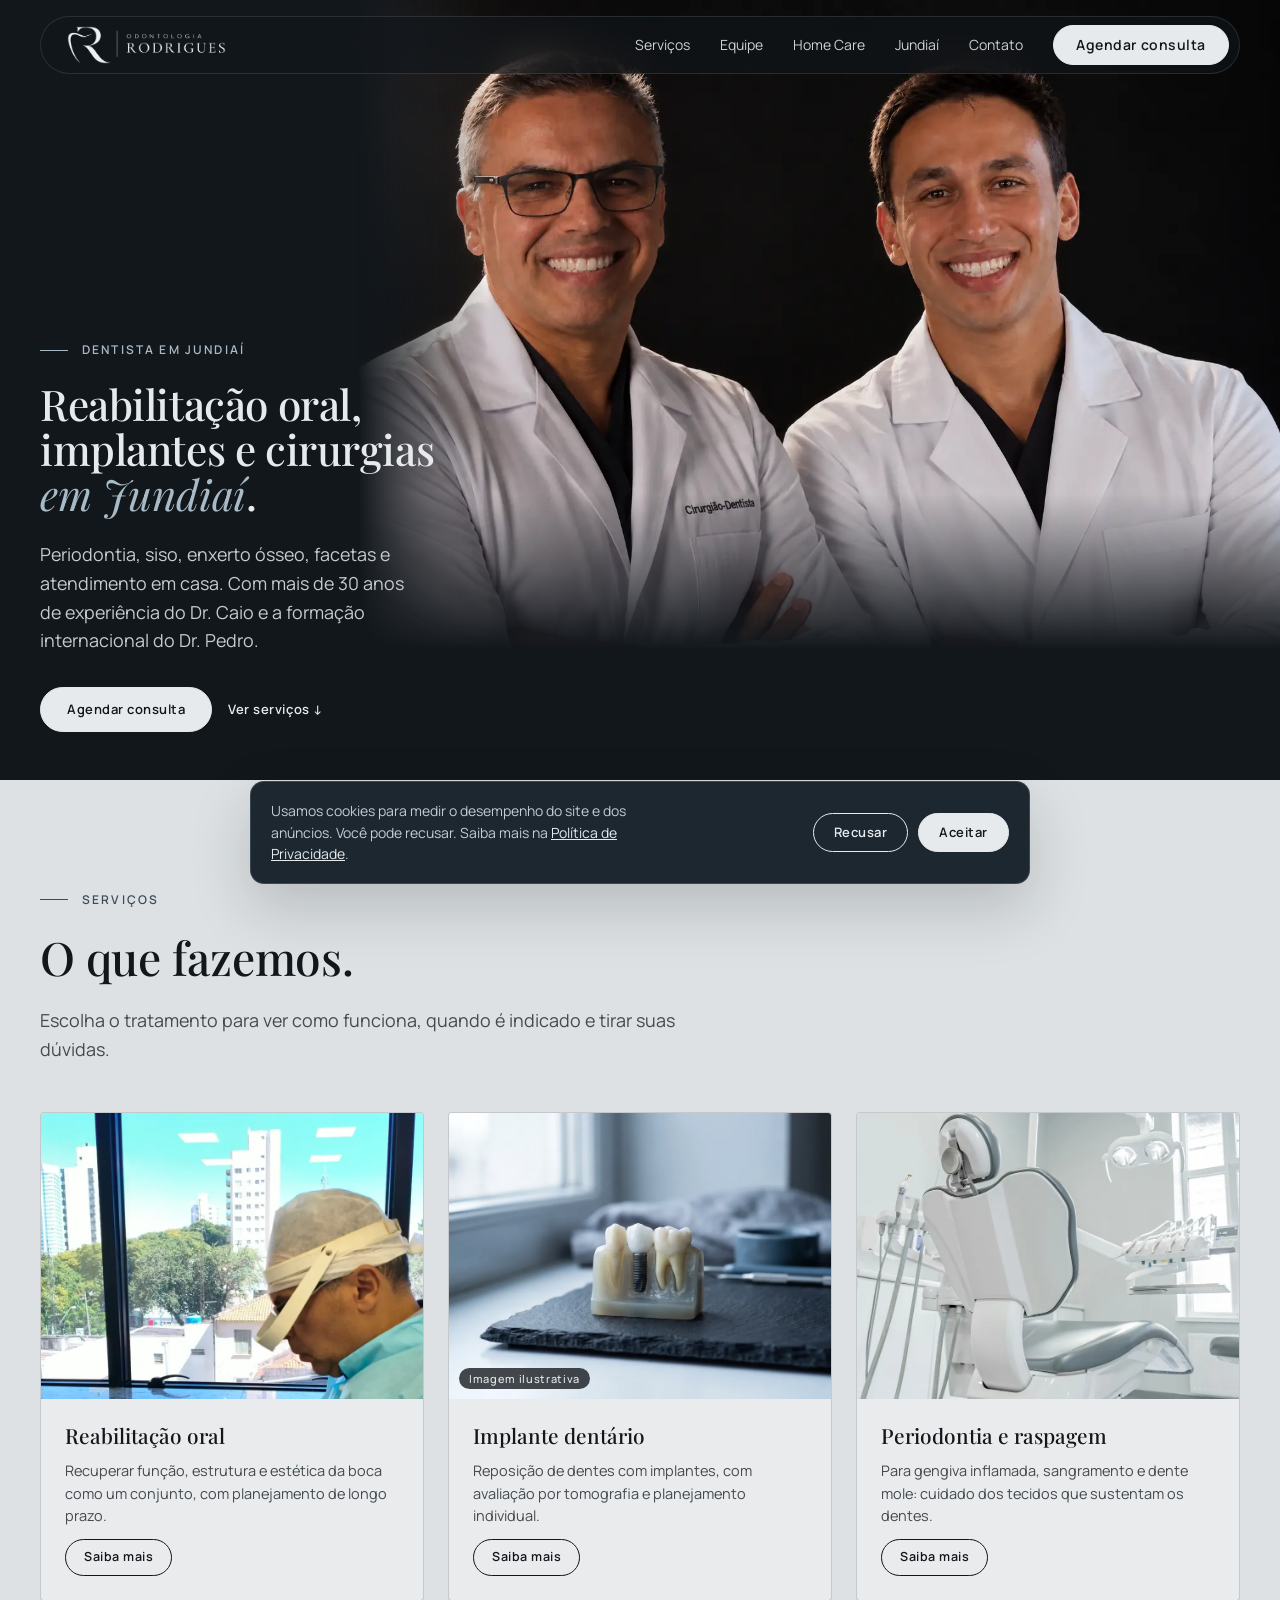
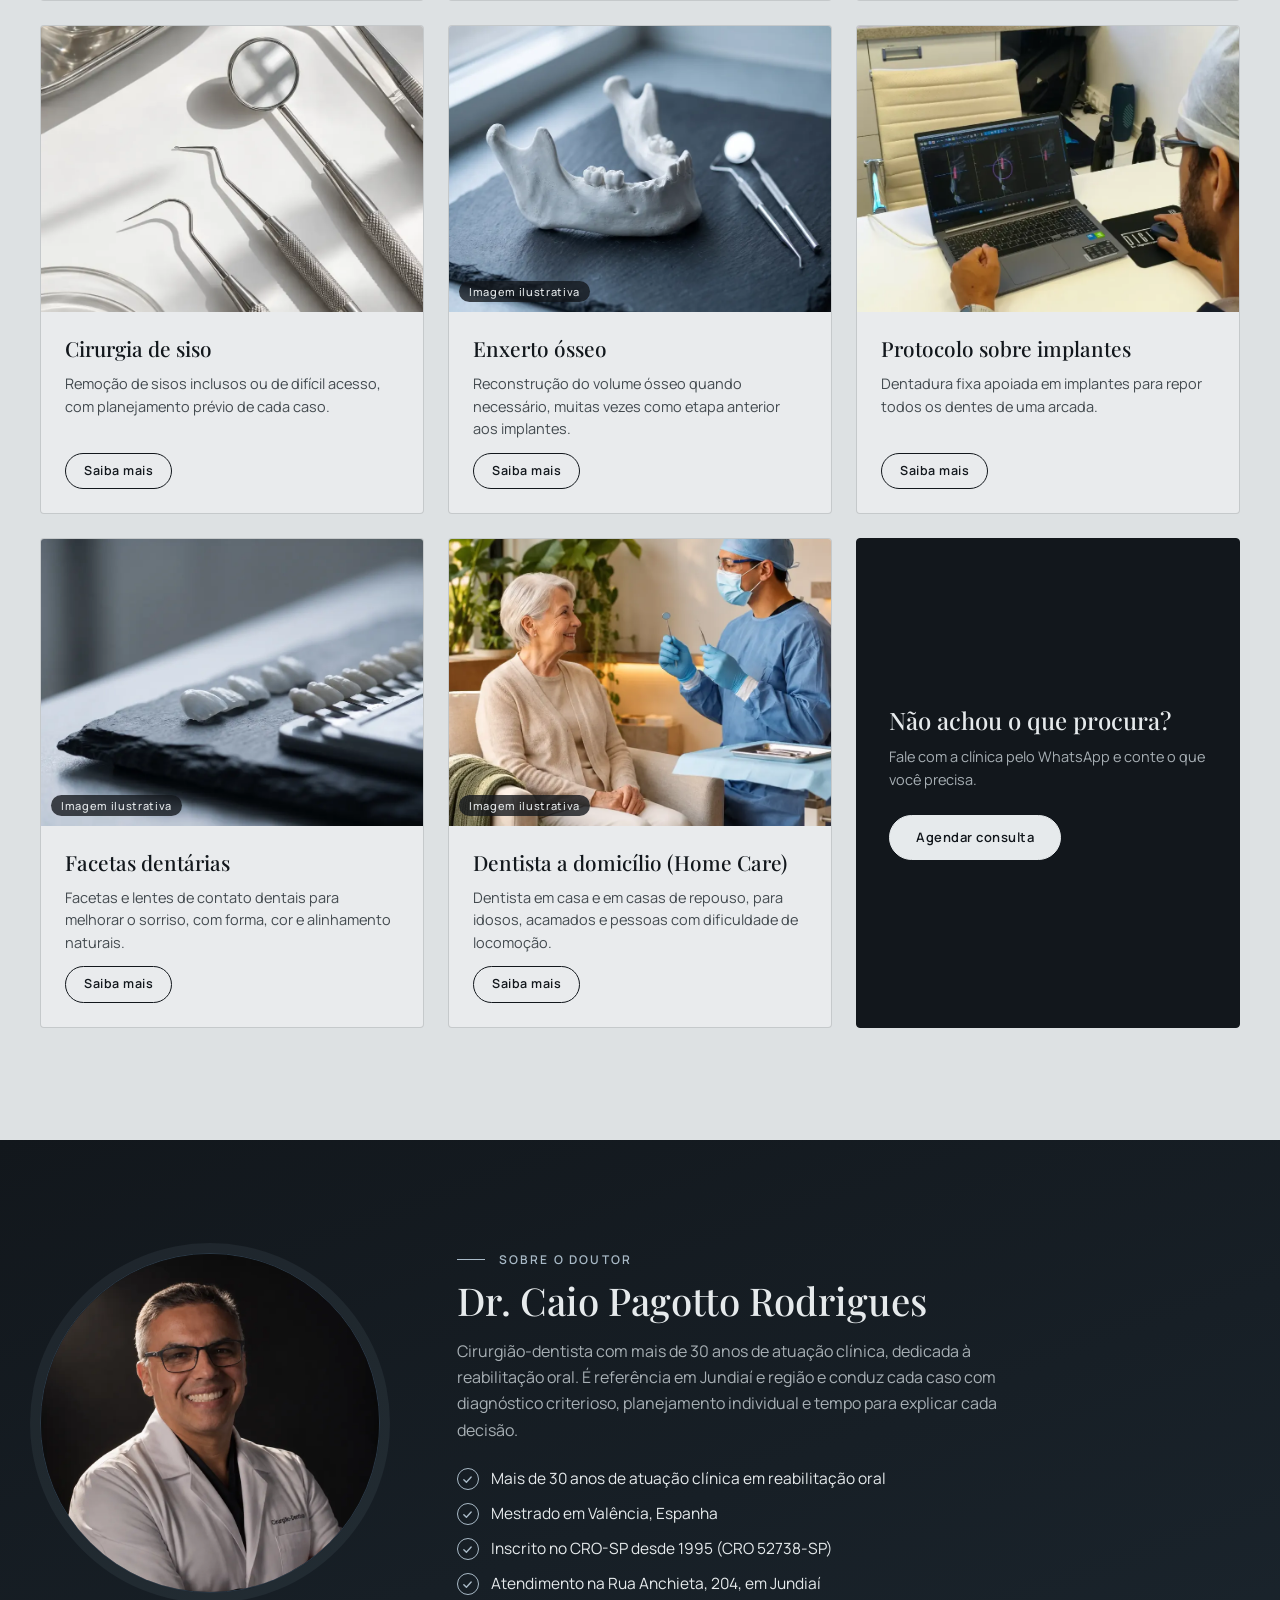
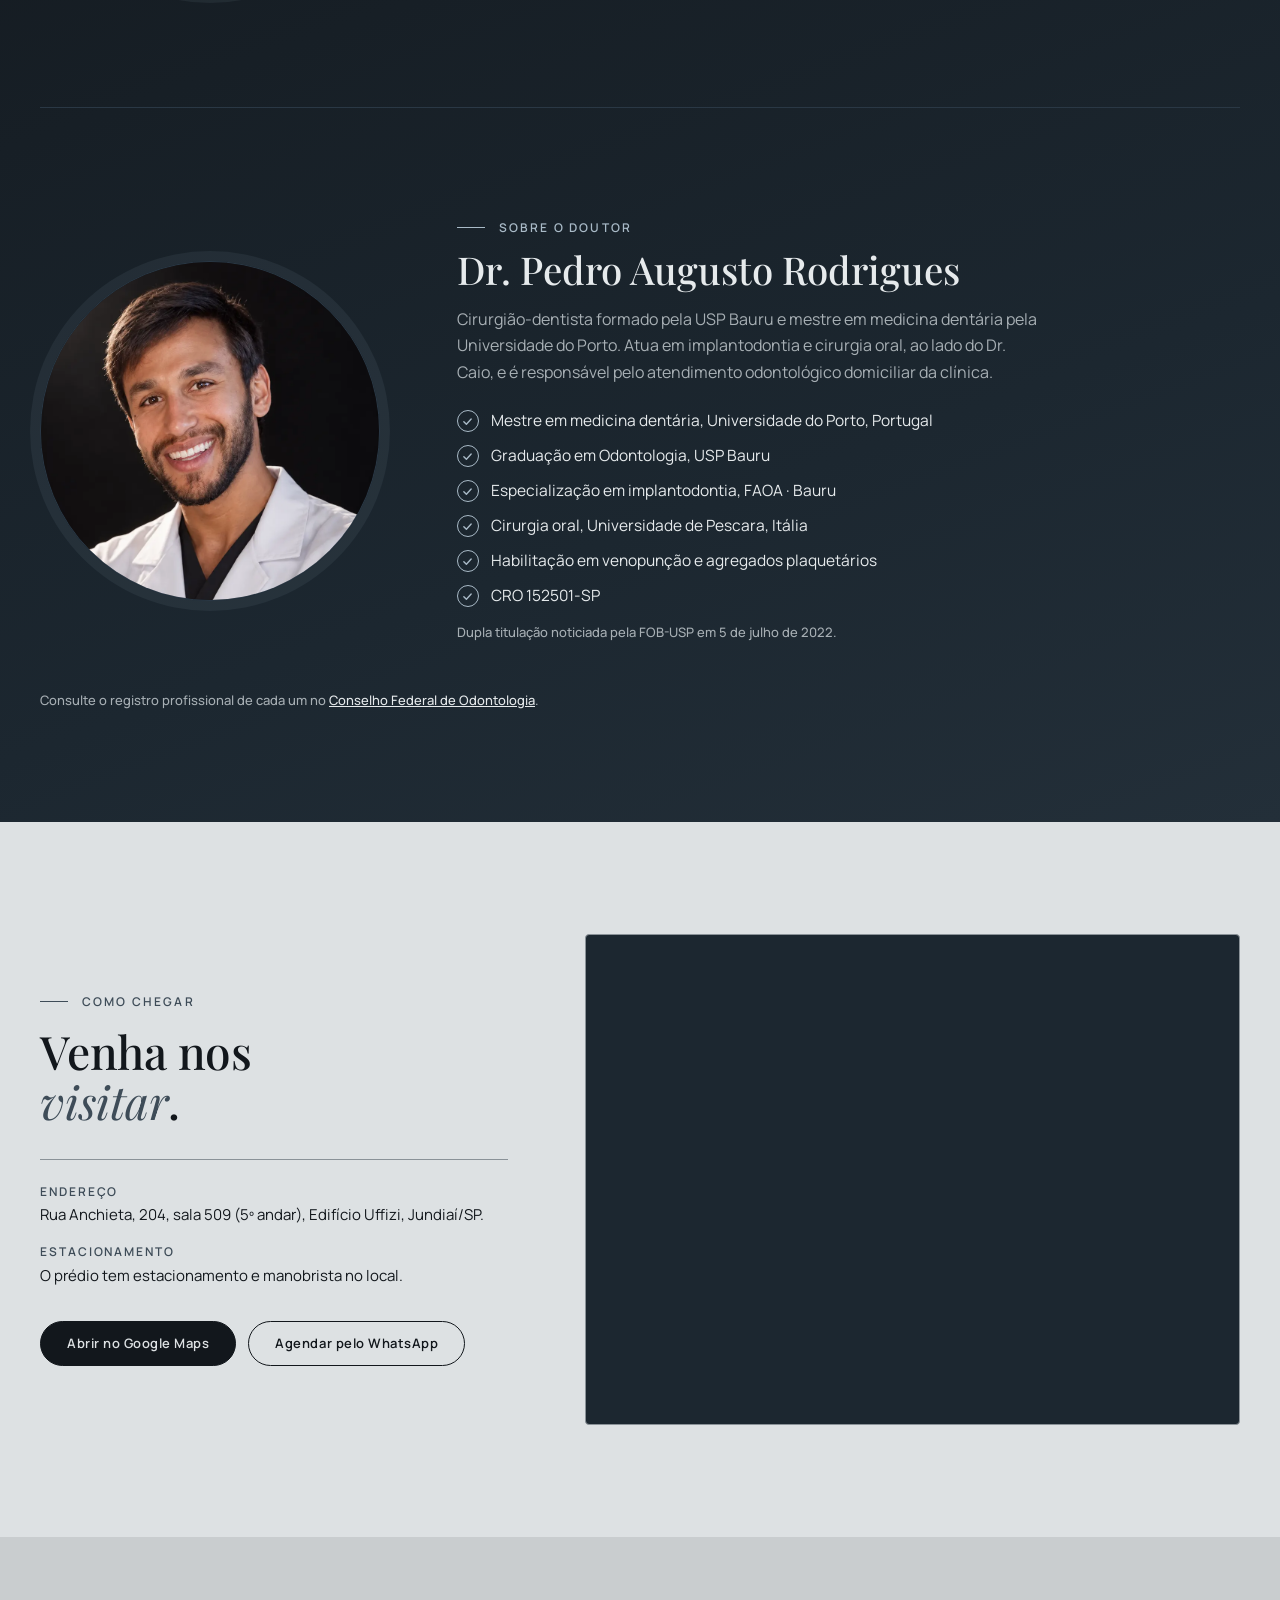
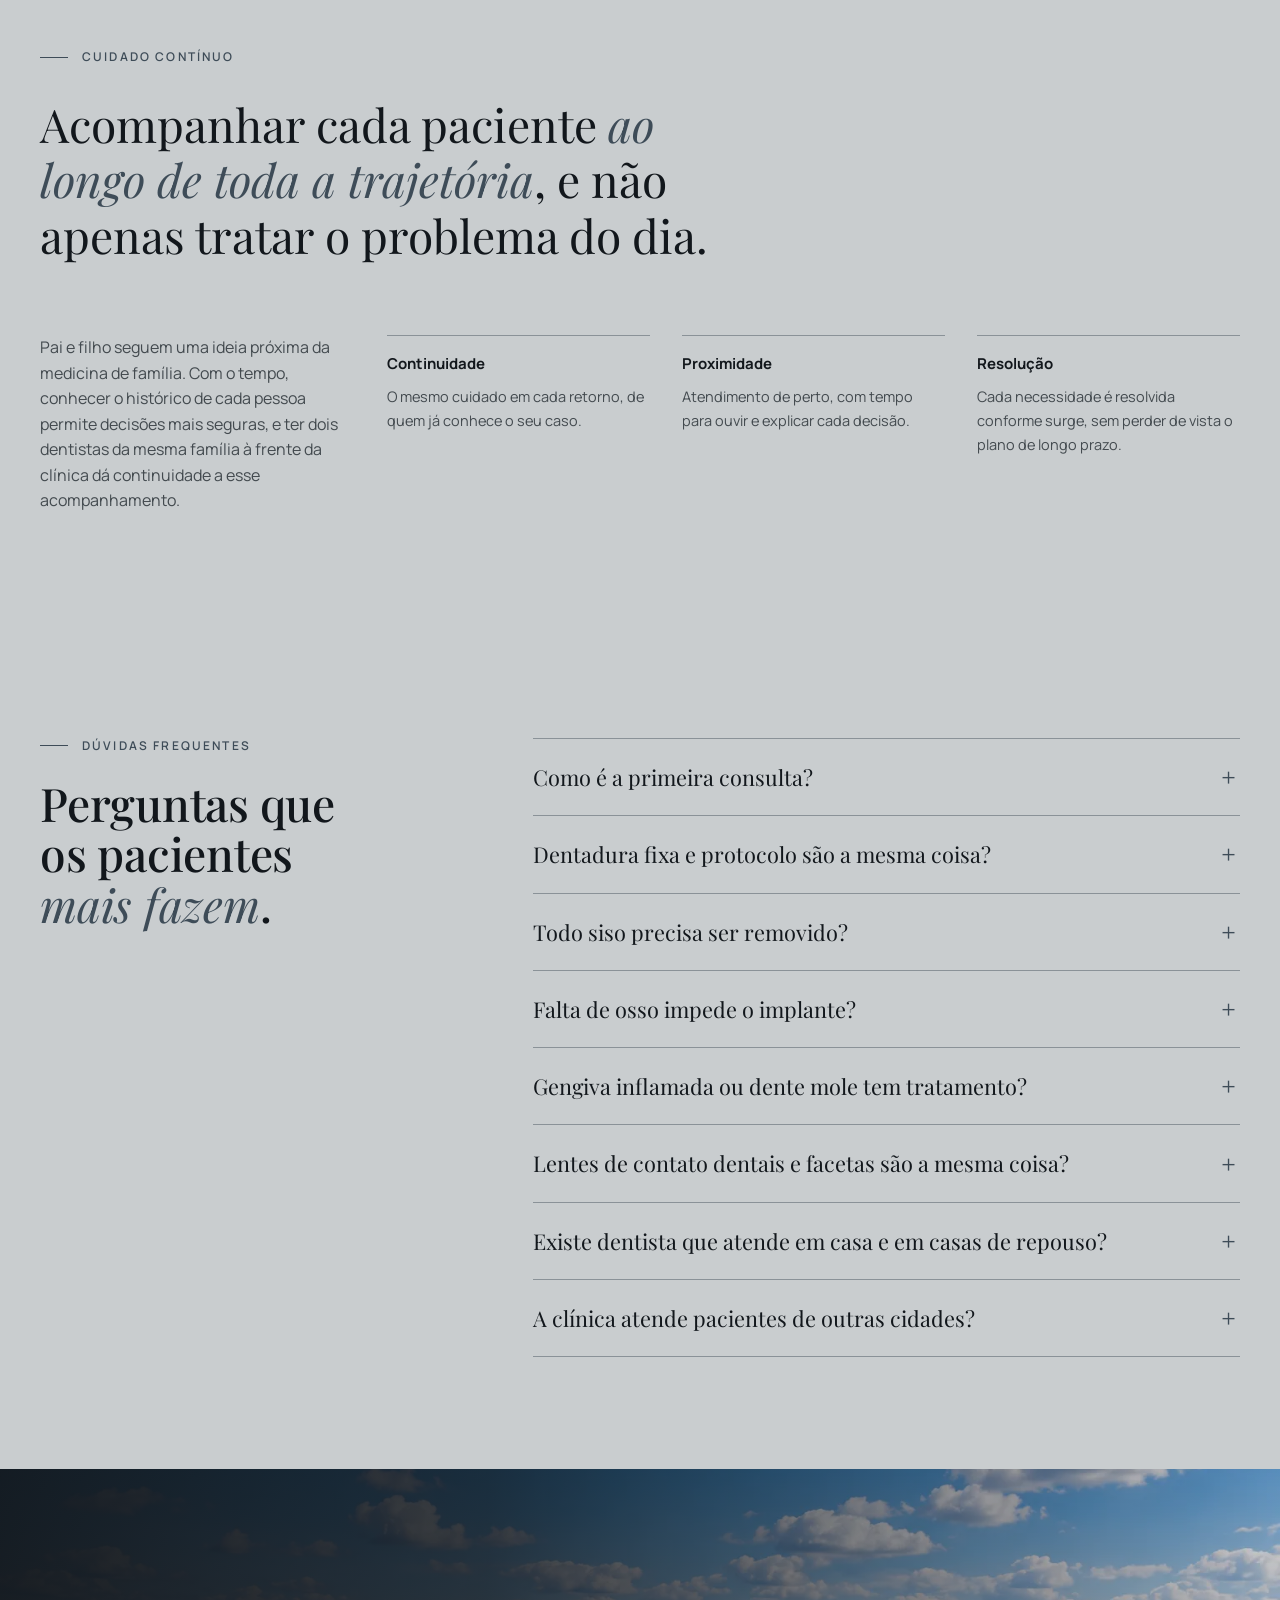
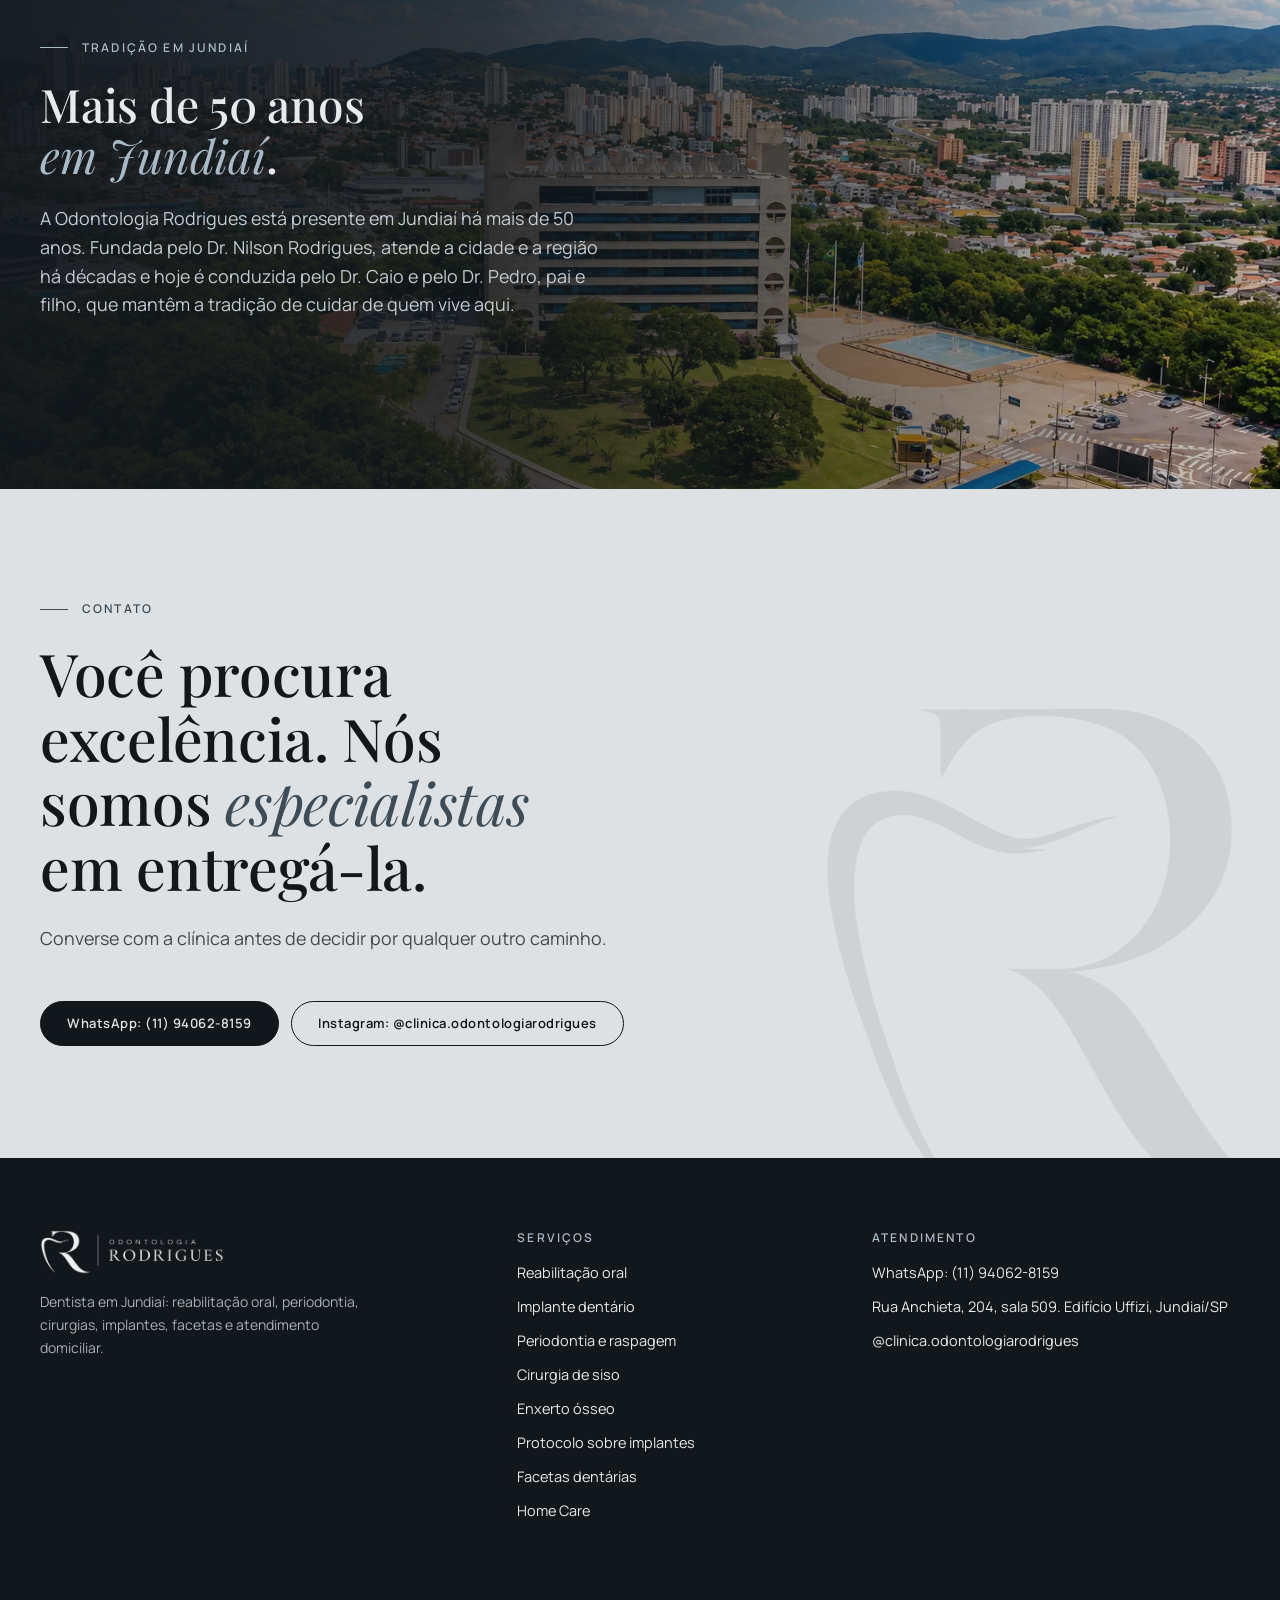
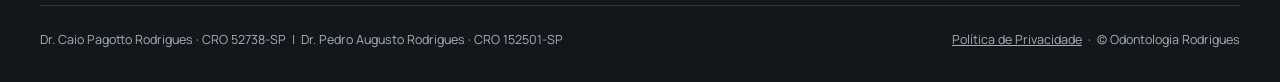
==== commit 797e6733: "Servicos sem 'direto ao ponto'; secao Jundiai focada em tradicao (50 anos, Dr. Nilson), sem endereco" ====
--- a/index.html
+++ b/index.html
@@ -21,7 +21,7 @@
 <link rel="apple-touch-icon" href="/apple-touch-icon.png">
 <link rel="preload" as="font" type="font/woff2" href="/assets/fonts/playfair-display.woff2" crossorigin>
 <link rel="preload" as="font" type="font/woff2" href="/assets/fonts/manrope.woff2" crossorigin>
-<link rel="stylesheet" href="/assets/site.css?v=mwjmd9sy">
+<link rel="stylesheet" href="/assets/site.css?v=mwkodkqg">
 <script type="application/ld+json">{"@context":"https://schema.org","@type":"Dentist","@id":"https://odontologiarodrigues.com.br/#clinica","name":"Odontologia Rodrigues","url":"https://odontologiarodrigues.com.br/","image":"https://odontologiarodrigues.com.br/assets/img/og-image.jpg","logo":"https://odontologiarodrigues.com.br/apple-touch-icon.png","telephone":"+5511940628159","address":{"@type":"PostalAddress","streetAddress":"Rua Anchieta, 204, sala 509","addressLocality":"Jundiaí","addressRegion":"SP","addressCountry":"BR"},"areaServed":[{"@type":"City","name":"Jundiaí"},{"@type":"City","name":"Várzea Paulista"},{"@type":"City","name":"Itupeva"},{"@type":"City","name":"Cabreúva"},{"@type":"City","name":"Louveira"},{"@type":"City","name":"Campo Limpo Paulista"},{"@type":"City","name":"Vinhedo"}],"sameAs":["https://instagram.com/clinica.odontologiarodrigues"],"employee":[{"@type":"Person","name":"Caio Pagotto Rodrigues","jobTitle":"Cirurgião-dentista"},{"@type":"Person","name":"Pedro Augusto Rodrigues","jobTitle":"Cirurgião-dentista"}]}</script>
 <script type="application/ld+json">{"@context":"https://schema.org","@type":"FAQPage","mainEntity":[{"@type":"Question","name":"Como é a primeira consulta?","acceptedAnswer":{"@type":"Answer","text":"Inclui uma avaliação completa da boca, com o tempo necessário para entender o seu caso, ouvir suas dúvidas e explicar as possibilidades. A partir dela, o plano de tratamento é desenhado para você."}},{"@type":"Question","name":"Dentadura fixa e protocolo são a mesma coisa?","acceptedAnswer":{"@type":"Answer","text":"Sim. É uma prótese fixa de arcada completa apoiada em implantes. \"Protocolo\" é o termo dos dentistas, e \"dentadura fixa\" é como muita gente chama. A indicação depende da avaliação de cada paciente."}},{"@type":"Question","name":"Todo siso precisa ser removido?","acceptedAnswer":{"@type":"Answer","text":"Não. A indicação depende de exame clínico e de imagem, da posição do dente e de sintomas. Quando há risco de inflamação, dor ou dano aos dentes vizinhos, a remoção costuma ser indicada, e casos complexos são planejados com antecedência."}},{"@type":"Question","name":"Falta de osso impede o implante?","acceptedAnswer":{"@type":"Answer","text":"Nem sempre. Quando falta osso, o enxerto ósseo repõe o volume, e é uma etapa frequente antes dos implantes. A tomografia mostra o que é preciso em cada caso."}},{"@type":"Question","name":"Gengiva inflamada ou dente mole tem tratamento?","acceptedAnswer":{"@type":"Answer","text":"Sim, e quanto antes a avaliação acontece, mais opções existem. A periodontia trata as gengivas e os tecidos que sustentam o dente, e a raspagem alcança a região abaixo da gengiva."}},{"@type":"Question","name":"Lentes de contato dentais e facetas são a mesma coisa?","acceptedAnswer":{"@type":"Answer","text":"As lentes são facetas muito finas, que exigem pouco ou nenhum desgaste. A indicação depende do formato dos dentes e do resultado desejado."}},{"@type":"Question","name":"Existe dentista que atende em casa e em casas de repouso?","acceptedAnswer":{"@type":"Answer","text":"Sim. O Home Care leva o atendimento até a casa do paciente ou até casas de repouso, em Jundiaí e região. Para saber se um endereço é atendido e como solicitar, basta falar com a clínica pelo WhatsApp."}},{"@type":"Question","name":"A clínica atende pacientes de outras cidades?","acceptedAnswer":{"@type":"Answer","text":"Sim. Recebemos pacientes de Jundiaí e de cidades vizinhas, como Várzea Paulista, Itupeva, Cabreúva, Louveira, Campo Limpo Paulista e Vinhedo."}}]}</script>
 <script type="application/ld+json">{"@context":"https://schema.org","@type":"ItemList","name":"Serviços da Odontologia Rodrigues","itemListElement":[{"@type":"ListItem","position":1,"name":"Reabilitação oral","url":"https://odontologiarodrigues.com.br/reabilitacao-oral-jundiai/"},{"@type":"ListItem","position":2,"name":"Implante dentário","url":"https://odontologiarodrigues.com.br/implante-dentario-jundiai/"},{"@type":"ListItem","position":3,"name":"Periodontia e raspagem","url":"https://odontologiarodrigues.com.br/periodontia-jundiai/"},{"@type":"ListItem","position":4,"name":"Cirurgia de siso","url":"https://odontologiarodrigues.com.br/cirurgia-de-siso-jundiai/"},{"@type":"ListItem","position":5,"name":"Enxerto ósseo","url":"https://odontologiarodrigues.com.br/enxerto-osseo-jundiai/"},{"@type":"ListItem","position":6,"name":"Protocolo sobre implantes","url":"https://odontologiarodrigues.com.br/protocolo-sobre-implantes-jundiai/"},{"@type":"ListItem","position":7,"name":"Facetas dentárias","url":"https://odontologiarodrigues.com.br/facetas-dentarias-jundiai/"},{"@type":"ListItem","position":8,"name":"Dentista a domicílio (Home Care)","url":"https://odontologiarodrigues.com.br/dentista-domiciliar-jundiai/"}]}</script>
@@ -71,8 +71,8 @@
     <div class="wrap">
       <div class="sec-head" style="max-width:none;">
         <span class="eyebrow">Serviços</span>
-        <h2 class="d-lg">O que fazemos, <em>direto ao ponto</em>.</h2>
-        <p class="lede">Escolha o tratamento para ver como funciona, quando é indicado e tirar suas dúvidas. Cada indicação parte de diagnóstico e planejamento individual.</p>
+        <h2 class="d-lg">O que fazemos.</h2>
+        <p class="lede">Escolha o tratamento para ver como funciona, quando é indicado e tirar suas dúvidas.</p>
       </div>
       <div class="tiles">
         <a class="tile" href="/reabilitacao-oral-jundiai/"><figure><img src="/assets/img/card-reabilitacao.webp" width="900" height="675" loading="lazy" decoding="async" alt="Dentista em atendimento no consultório, de perfil, diante da janela"></figure><div class="tile-body"><h3>Reabilitação oral</h3><p>Recuperar função, estrutura e estética da boca como um conjunto, com planejamento de longo prazo.</p><span class="more">Saiba mais</span></div></a>
@@ -180,11 +180,9 @@
       <img src="/assets/img/jundiai-1800.webp" srcset="/assets/img/jundiai-1000.webp 1000w, /assets/img/jundiai-1800.webp 1536w" sizes="100vw" width="1536" height="1024" loading="lazy" decoding="async" alt="Vista aérea de Jundiaí, SP">
       <div class="wrap">
         <div class="jd-copy">
-          <span class="eyebrow">Localização</span>
-          <h2 class="d-lg">Uma trajetória construída em <em>Jundiaí</em>.</h2>
-          <p class="lede">Ao longo de mais de três décadas, o Dr. Caio Pagotto Rodrigues construiu sua atuação em Jundiaí a partir de conhecimento técnico, experiência clínica e relações de confiança com pacientes e outros profissionais de saúde. Hoje, divide o consultório com o filho, o Dr. Pedro.</p>
-          <p class="jd-addr">Rua Anchieta, 204, sala 509 (5º andar). Edifício Uffizi, Jundiaí/SP. Estacionamento e manobrista no local.</p>
-          <a class="btn" href="https://www.google.com/maps/search/?api=1&query=Rua+Anchieta+204+Edif%C3%ADcio+Uffizi+Jundia%C3%AD+SP" target="_blank" rel="noopener">Ver no Google Maps</a>
+          <span class="eyebrow">Tradição em Jundiaí</span>
+          <h2 class="d-lg">Mais de 50 anos <em>em Jundiaí</em>.</h2>
+          <p class="lede">A Odontologia Rodrigues está presente em Jundiaí há mais de 50 anos. Fundada pelo Dr. Nilson Rodrigues, atende a cidade e a região há décadas e hoje é conduzida pelo Dr. Caio e pelo Dr. Pedro, pai e filho, que mantêm a tradição de cuidar de quem vive aqui.</p>
         </div>
       </div>
     </div>
@@ -249,6 +247,6 @@
     <button type="button" class="btn" data-cookie="aceitar">Aceitar</button>
   </div>
 </div>
-<script src="/assets/site.js?v=mwjmd9sy" defer></script>
+<script src="/assets/site.js?v=mwkodkqg" defer></script>
 </body>
 </html>
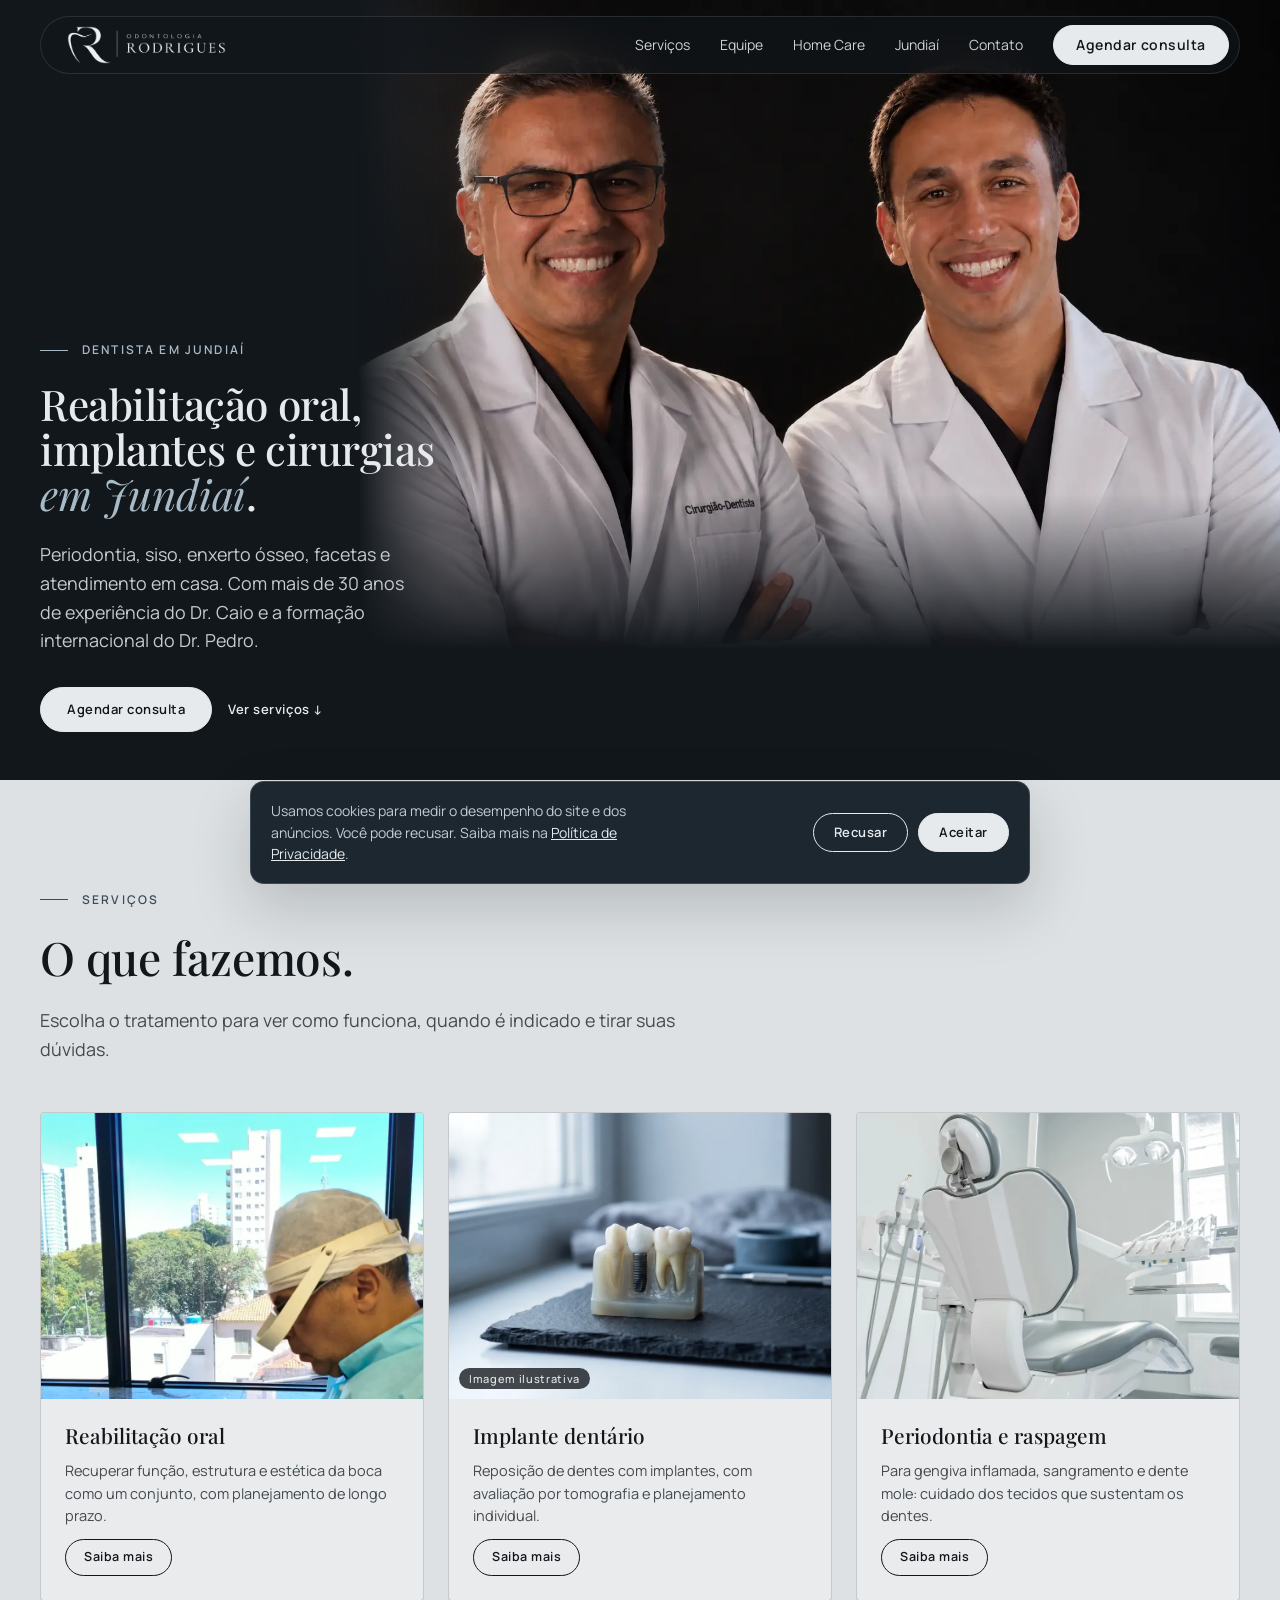
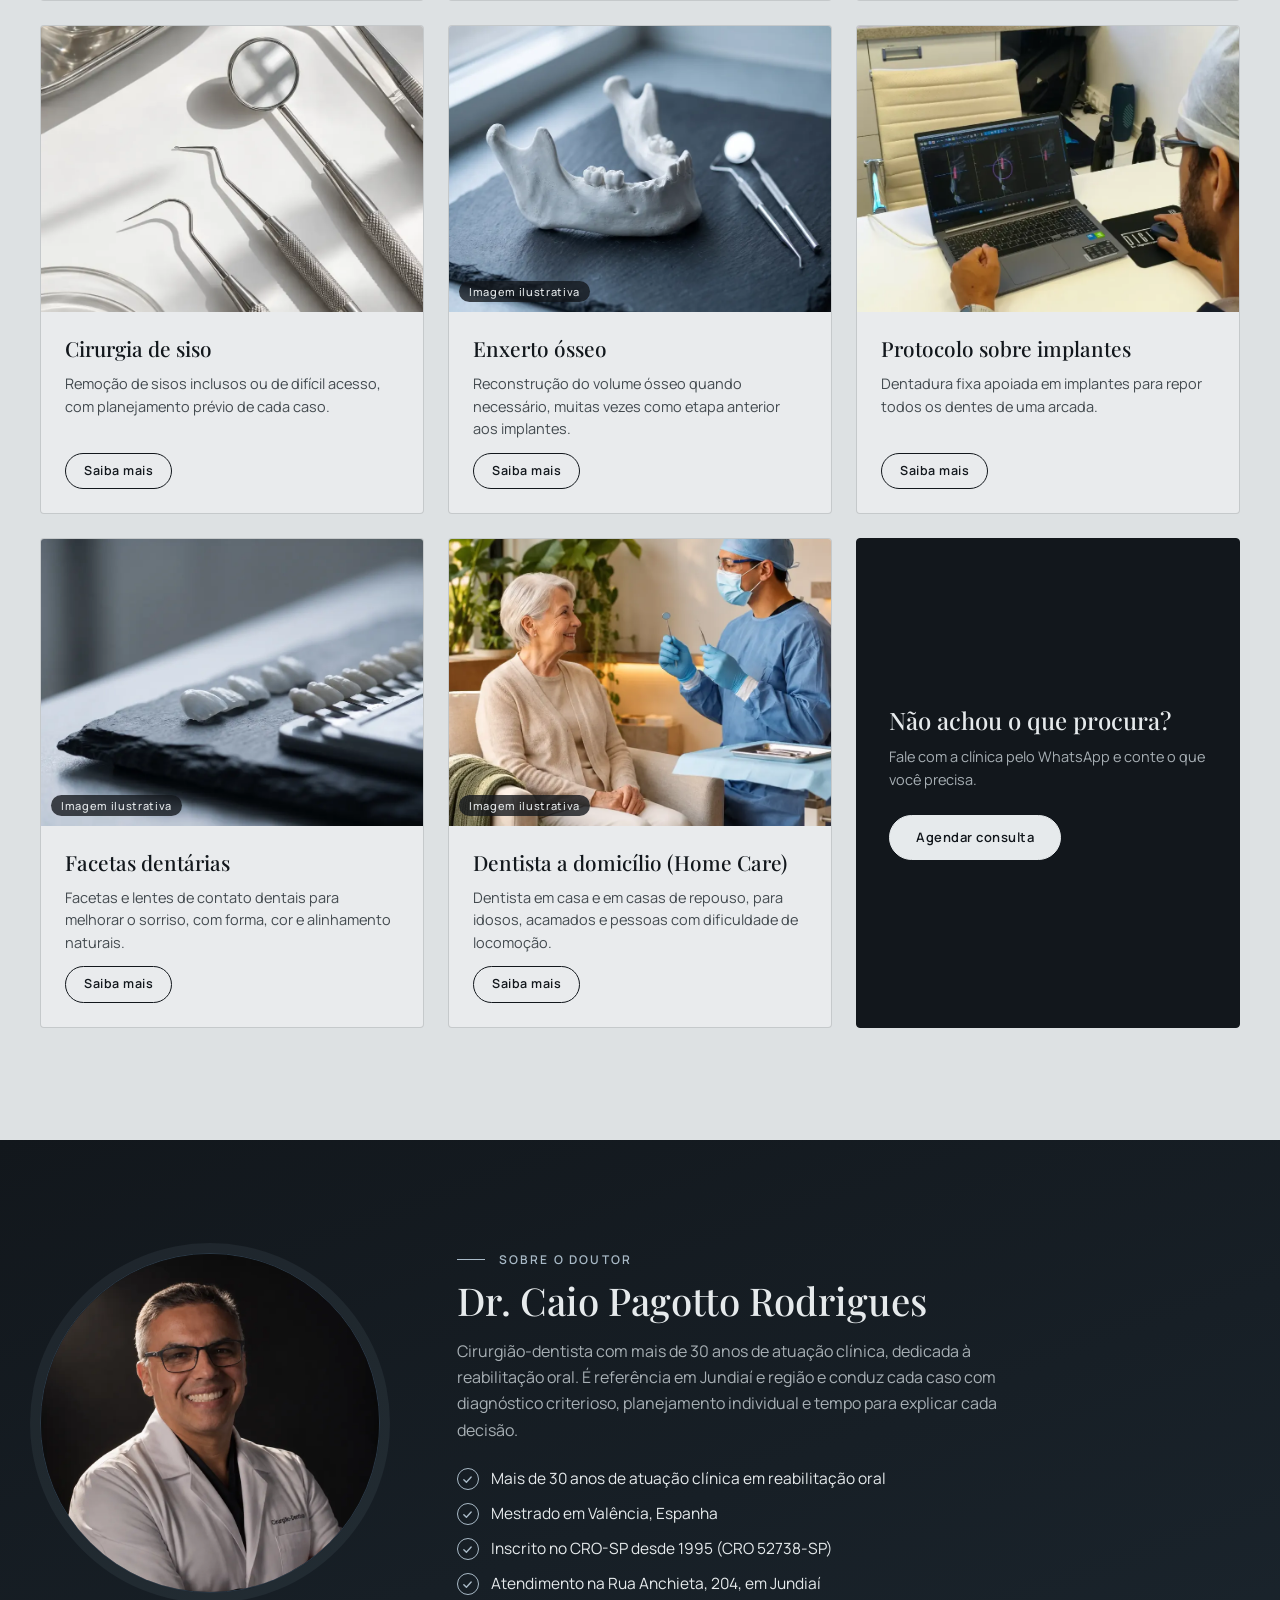
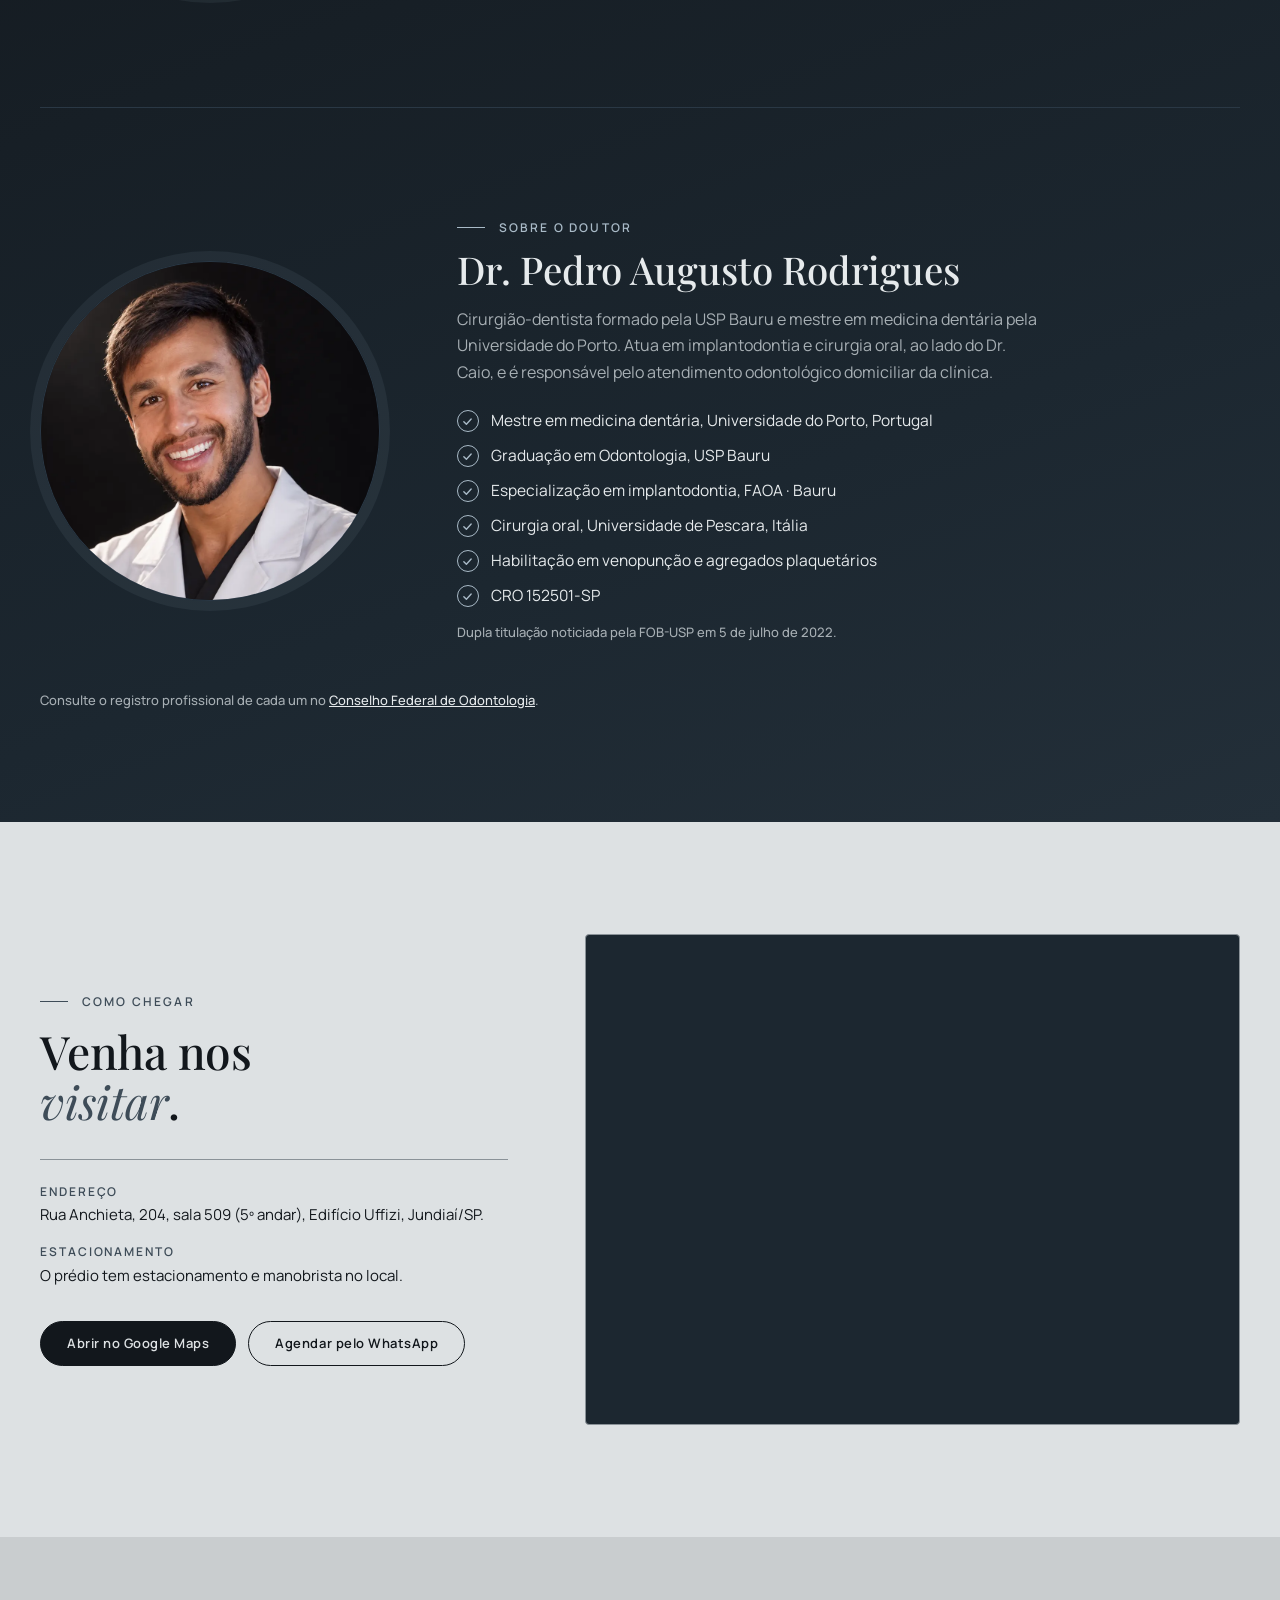
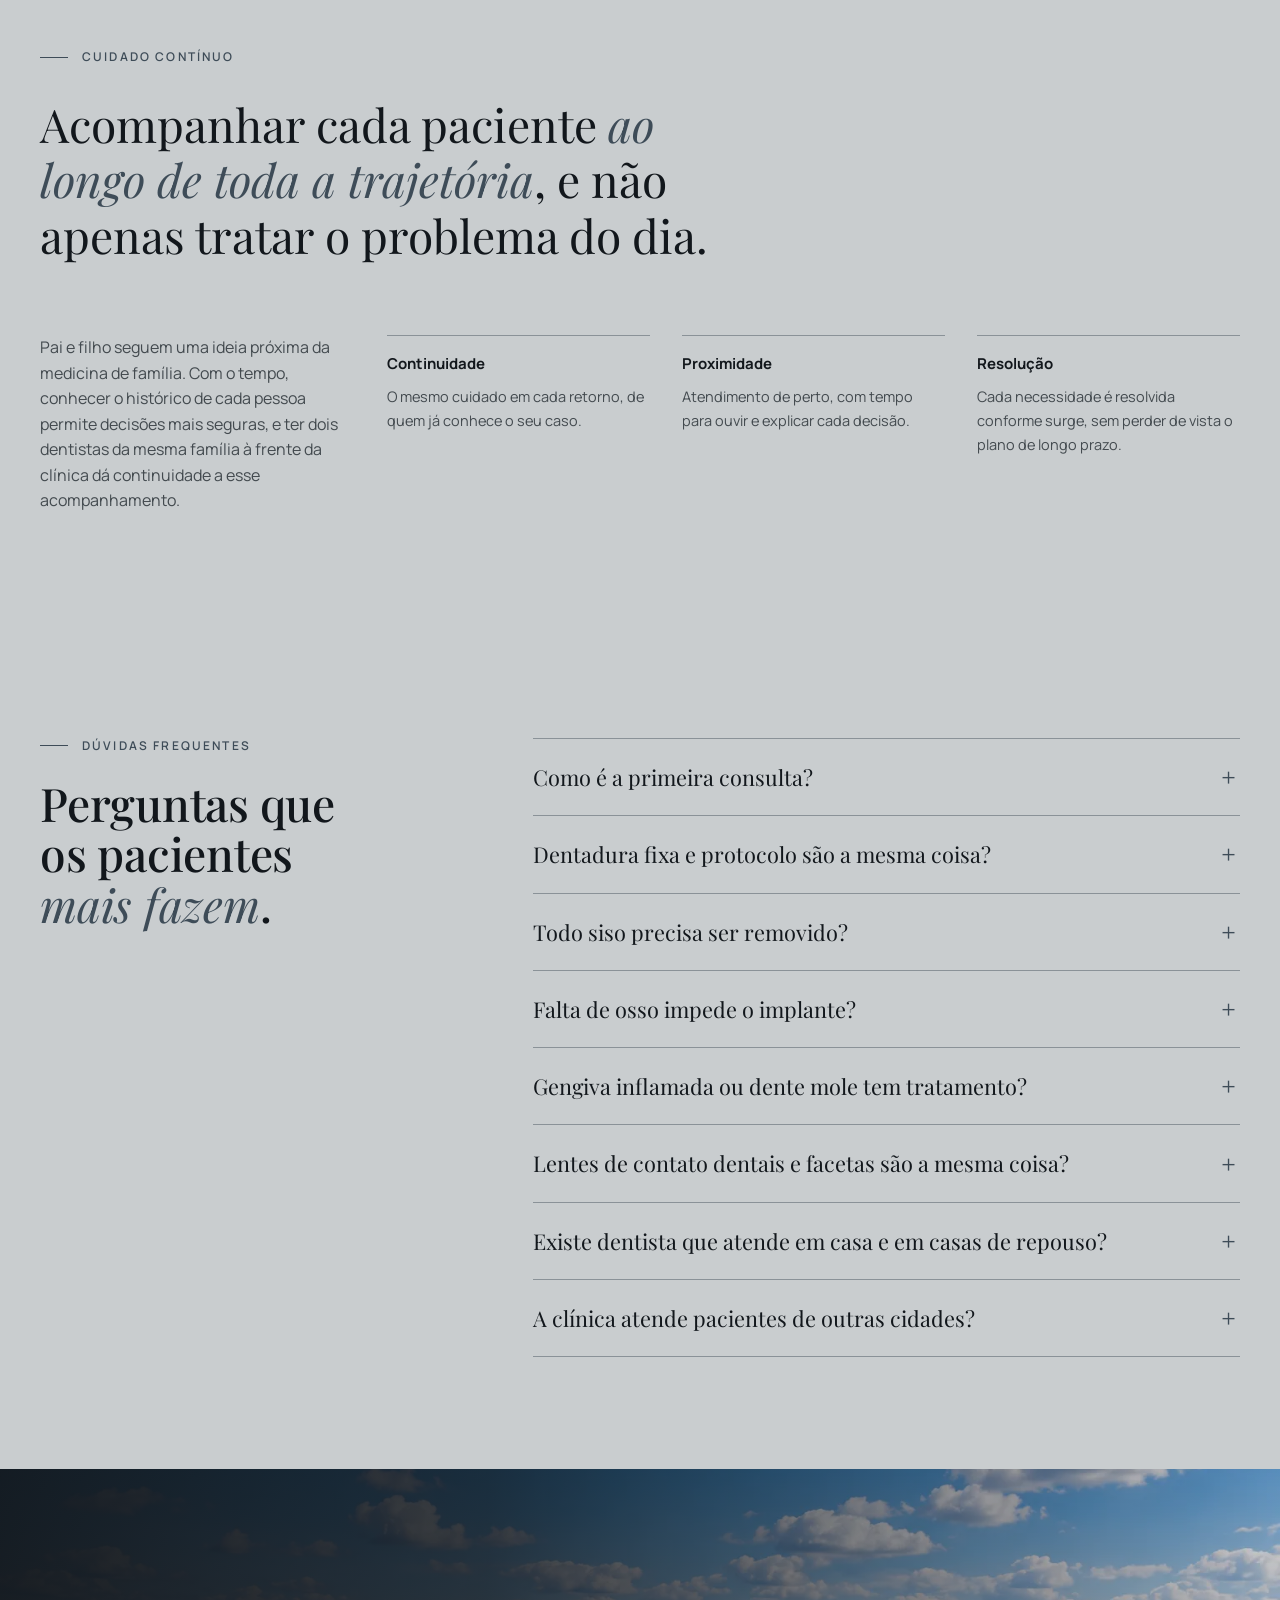
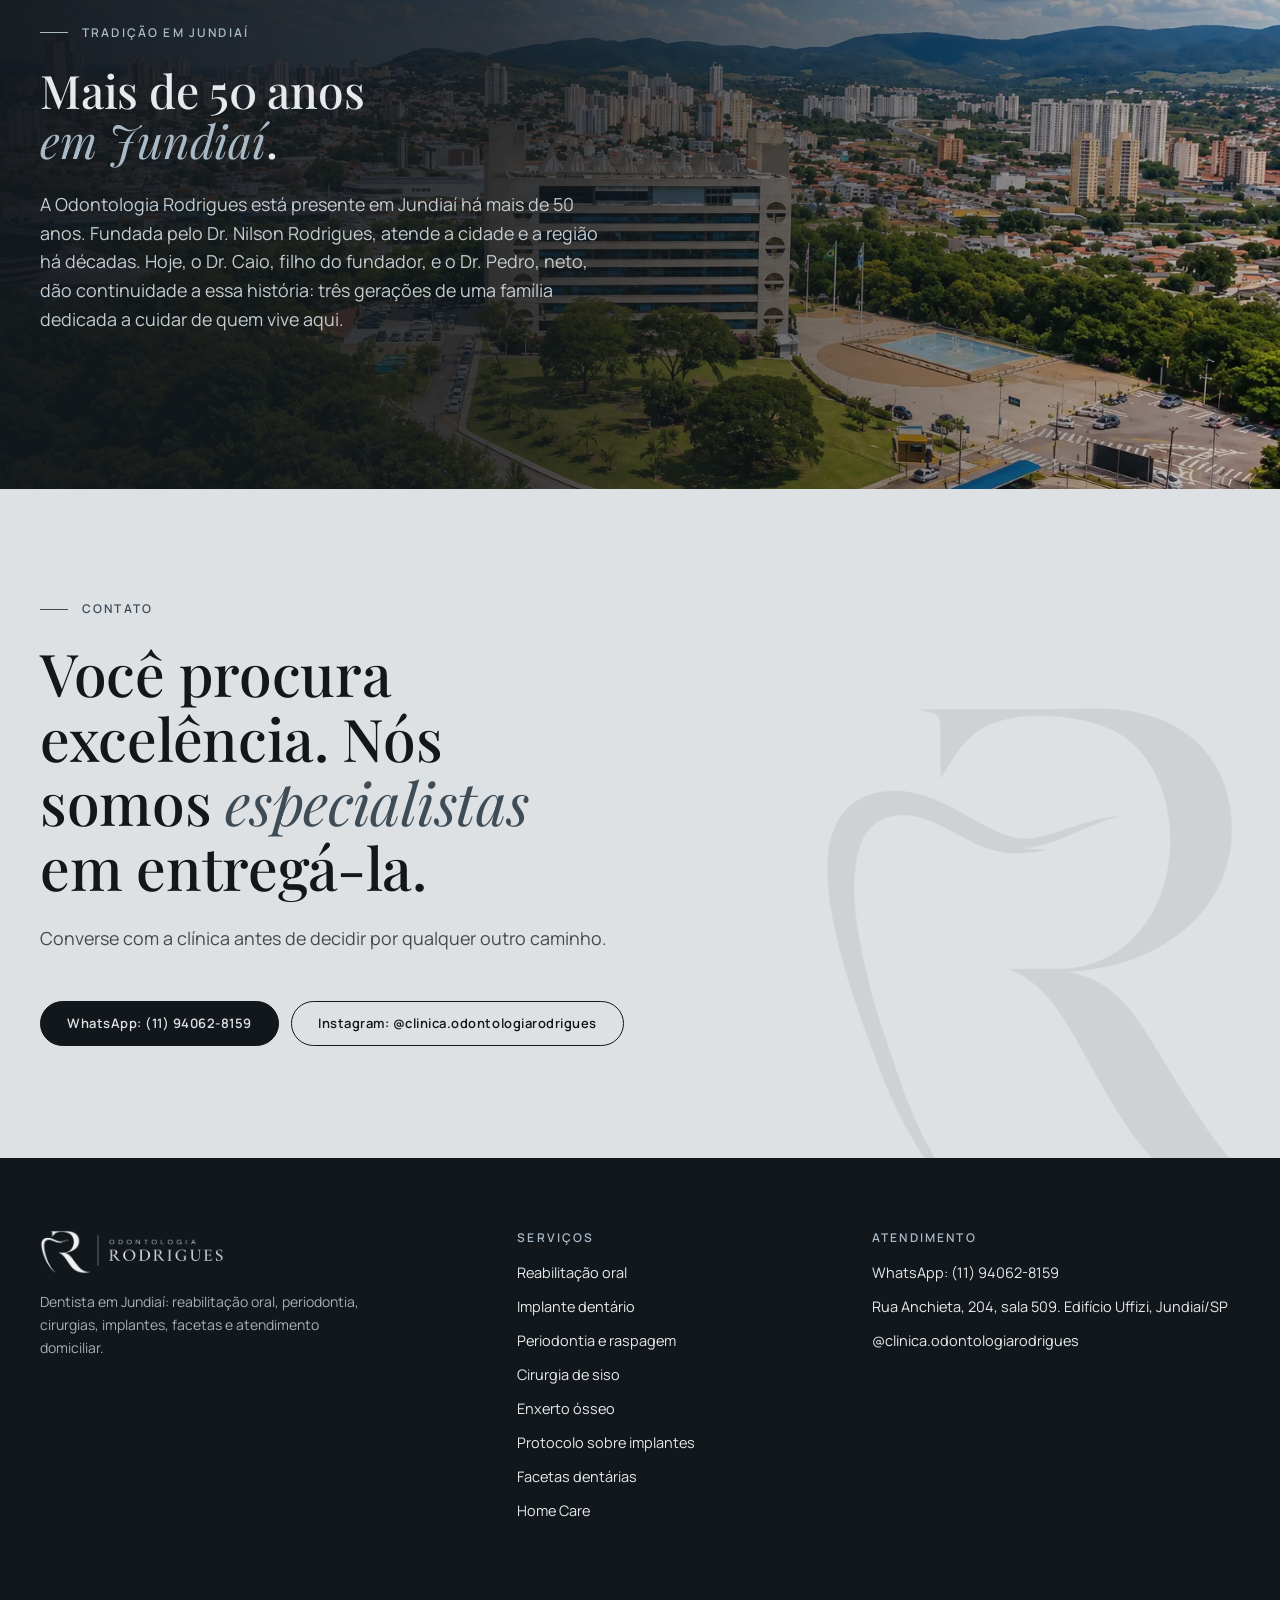
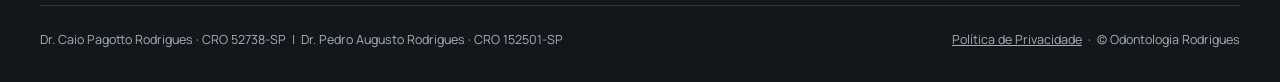
==== commit 29e2f5b9: "Tradicao: tres geracoes (Dr. Nilson, Dr. Caio, Dr. Pedro) Co-Authored-By: Claude Sonnet 5.5 <noreply" ====
--- a/index.html
+++ b/index.html
@@ -21,7 +21,7 @@
 <link rel="apple-touch-icon" href="/apple-touch-icon.png">
 <link rel="preload" as="font" type="font/woff2" href="/assets/fonts/playfair-display.woff2" crossorigin>
 <link rel="preload" as="font" type="font/woff2" href="/assets/fonts/manrope.woff2" crossorigin>
-<link rel="stylesheet" href="/assets/site.css?v=mwkodkqg">
+<link rel="stylesheet" href="/assets/site.css?v=mwkohg41">
 <script type="application/ld+json">{"@context":"https://schema.org","@type":"Dentist","@id":"https://odontologiarodrigues.com.br/#clinica","name":"Odontologia Rodrigues","url":"https://odontologiarodrigues.com.br/","image":"https://odontologiarodrigues.com.br/assets/img/og-image.jpg","logo":"https://odontologiarodrigues.com.br/apple-touch-icon.png","telephone":"+5511940628159","address":{"@type":"PostalAddress","streetAddress":"Rua Anchieta, 204, sala 509","addressLocality":"Jundiaí","addressRegion":"SP","addressCountry":"BR"},"areaServed":[{"@type":"City","name":"Jundiaí"},{"@type":"City","name":"Várzea Paulista"},{"@type":"City","name":"Itupeva"},{"@type":"City","name":"Cabreúva"},{"@type":"City","name":"Louveira"},{"@type":"City","name":"Campo Limpo Paulista"},{"@type":"City","name":"Vinhedo"}],"sameAs":["https://instagram.com/clinica.odontologiarodrigues"],"employee":[{"@type":"Person","name":"Caio Pagotto Rodrigues","jobTitle":"Cirurgião-dentista"},{"@type":"Person","name":"Pedro Augusto Rodrigues","jobTitle":"Cirurgião-dentista"}]}</script>
 <script type="application/ld+json">{"@context":"https://schema.org","@type":"FAQPage","mainEntity":[{"@type":"Question","name":"Como é a primeira consulta?","acceptedAnswer":{"@type":"Answer","text":"Inclui uma avaliação completa da boca, com o tempo necessário para entender o seu caso, ouvir suas dúvidas e explicar as possibilidades. A partir dela, o plano de tratamento é desenhado para você."}},{"@type":"Question","name":"Dentadura fixa e protocolo são a mesma coisa?","acceptedAnswer":{"@type":"Answer","text":"Sim. É uma prótese fixa de arcada completa apoiada em implantes. \"Protocolo\" é o termo dos dentistas, e \"dentadura fixa\" é como muita gente chama. A indicação depende da avaliação de cada paciente."}},{"@type":"Question","name":"Todo siso precisa ser removido?","acceptedAnswer":{"@type":"Answer","text":"Não. A indicação depende de exame clínico e de imagem, da posição do dente e de sintomas. Quando há risco de inflamação, dor ou dano aos dentes vizinhos, a remoção costuma ser indicada, e casos complexos são planejados com antecedência."}},{"@type":"Question","name":"Falta de osso impede o implante?","acceptedAnswer":{"@type":"Answer","text":"Nem sempre. Quando falta osso, o enxerto ósseo repõe o volume, e é uma etapa frequente antes dos implantes. A tomografia mostra o que é preciso em cada caso."}},{"@type":"Question","name":"Gengiva inflamada ou dente mole tem tratamento?","acceptedAnswer":{"@type":"Answer","text":"Sim, e quanto antes a avaliação acontece, mais opções existem. A periodontia trata as gengivas e os tecidos que sustentam o dente, e a raspagem alcança a região abaixo da gengiva."}},{"@type":"Question","name":"Lentes de contato dentais e facetas são a mesma coisa?","acceptedAnswer":{"@type":"Answer","text":"As lentes são facetas muito finas, que exigem pouco ou nenhum desgaste. A indicação depende do formato dos dentes e do resultado desejado."}},{"@type":"Question","name":"Existe dentista que atende em casa e em casas de repouso?","acceptedAnswer":{"@type":"Answer","text":"Sim. O Home Care leva o atendimento até a casa do paciente ou até casas de repouso, em Jundiaí e região. Para saber se um endereço é atendido e como solicitar, basta falar com a clínica pelo WhatsApp."}},{"@type":"Question","name":"A clínica atende pacientes de outras cidades?","acceptedAnswer":{"@type":"Answer","text":"Sim. Recebemos pacientes de Jundiaí e de cidades vizinhas, como Várzea Paulista, Itupeva, Cabreúva, Louveira, Campo Limpo Paulista e Vinhedo."}}]}</script>
 <script type="application/ld+json">{"@context":"https://schema.org","@type":"ItemList","name":"Serviços da Odontologia Rodrigues","itemListElement":[{"@type":"ListItem","position":1,"name":"Reabilitação oral","url":"https://odontologiarodrigues.com.br/reabilitacao-oral-jundiai/"},{"@type":"ListItem","position":2,"name":"Implante dentário","url":"https://odontologiarodrigues.com.br/implante-dentario-jundiai/"},{"@type":"ListItem","position":3,"name":"Periodontia e raspagem","url":"https://odontologiarodrigues.com.br/periodontia-jundiai/"},{"@type":"ListItem","position":4,"name":"Cirurgia de siso","url":"https://odontologiarodrigues.com.br/cirurgia-de-siso-jundiai/"},{"@type":"ListItem","position":5,"name":"Enxerto ósseo","url":"https://odontologiarodrigues.com.br/enxerto-osseo-jundiai/"},{"@type":"ListItem","position":6,"name":"Protocolo sobre implantes","url":"https://odontologiarodrigues.com.br/protocolo-sobre-implantes-jundiai/"},{"@type":"ListItem","position":7,"name":"Facetas dentárias","url":"https://odontologiarodrigues.com.br/facetas-dentarias-jundiai/"},{"@type":"ListItem","position":8,"name":"Dentista a domicílio (Home Care)","url":"https://odontologiarodrigues.com.br/dentista-domiciliar-jundiai/"}]}</script>
@@ -182,7 +182,7 @@
         <div class="jd-copy">
           <span class="eyebrow">Tradição em Jundiaí</span>
           <h2 class="d-lg">Mais de 50 anos <em>em Jundiaí</em>.</h2>
-          <p class="lede">A Odontologia Rodrigues está presente em Jundiaí há mais de 50 anos. Fundada pelo Dr. Nilson Rodrigues, atende a cidade e a região há décadas e hoje é conduzida pelo Dr. Caio e pelo Dr. Pedro, pai e filho, que mantêm a tradição de cuidar de quem vive aqui.</p>
+          <p class="lede">A Odontologia Rodrigues está presente em Jundiaí há mais de 50 anos. Fundada pelo Dr. Nilson Rodrigues, atende a cidade e a região há décadas. Hoje, o Dr. Caio, filho do fundador, e o Dr. Pedro, neto, dão continuidade a essa história: três gerações de uma família dedicada a cuidar de quem vive aqui.</p>
         </div>
       </div>
     </div>
@@ -247,6 +247,6 @@
     <button type="button" class="btn" data-cookie="aceitar">Aceitar</button>
   </div>
 </div>
-<script src="/assets/site.js?v=mwkodkqg" defer></script>
+<script src="/assets/site.js?v=mwkohg41" defer></script>
 </body>
 </html>
